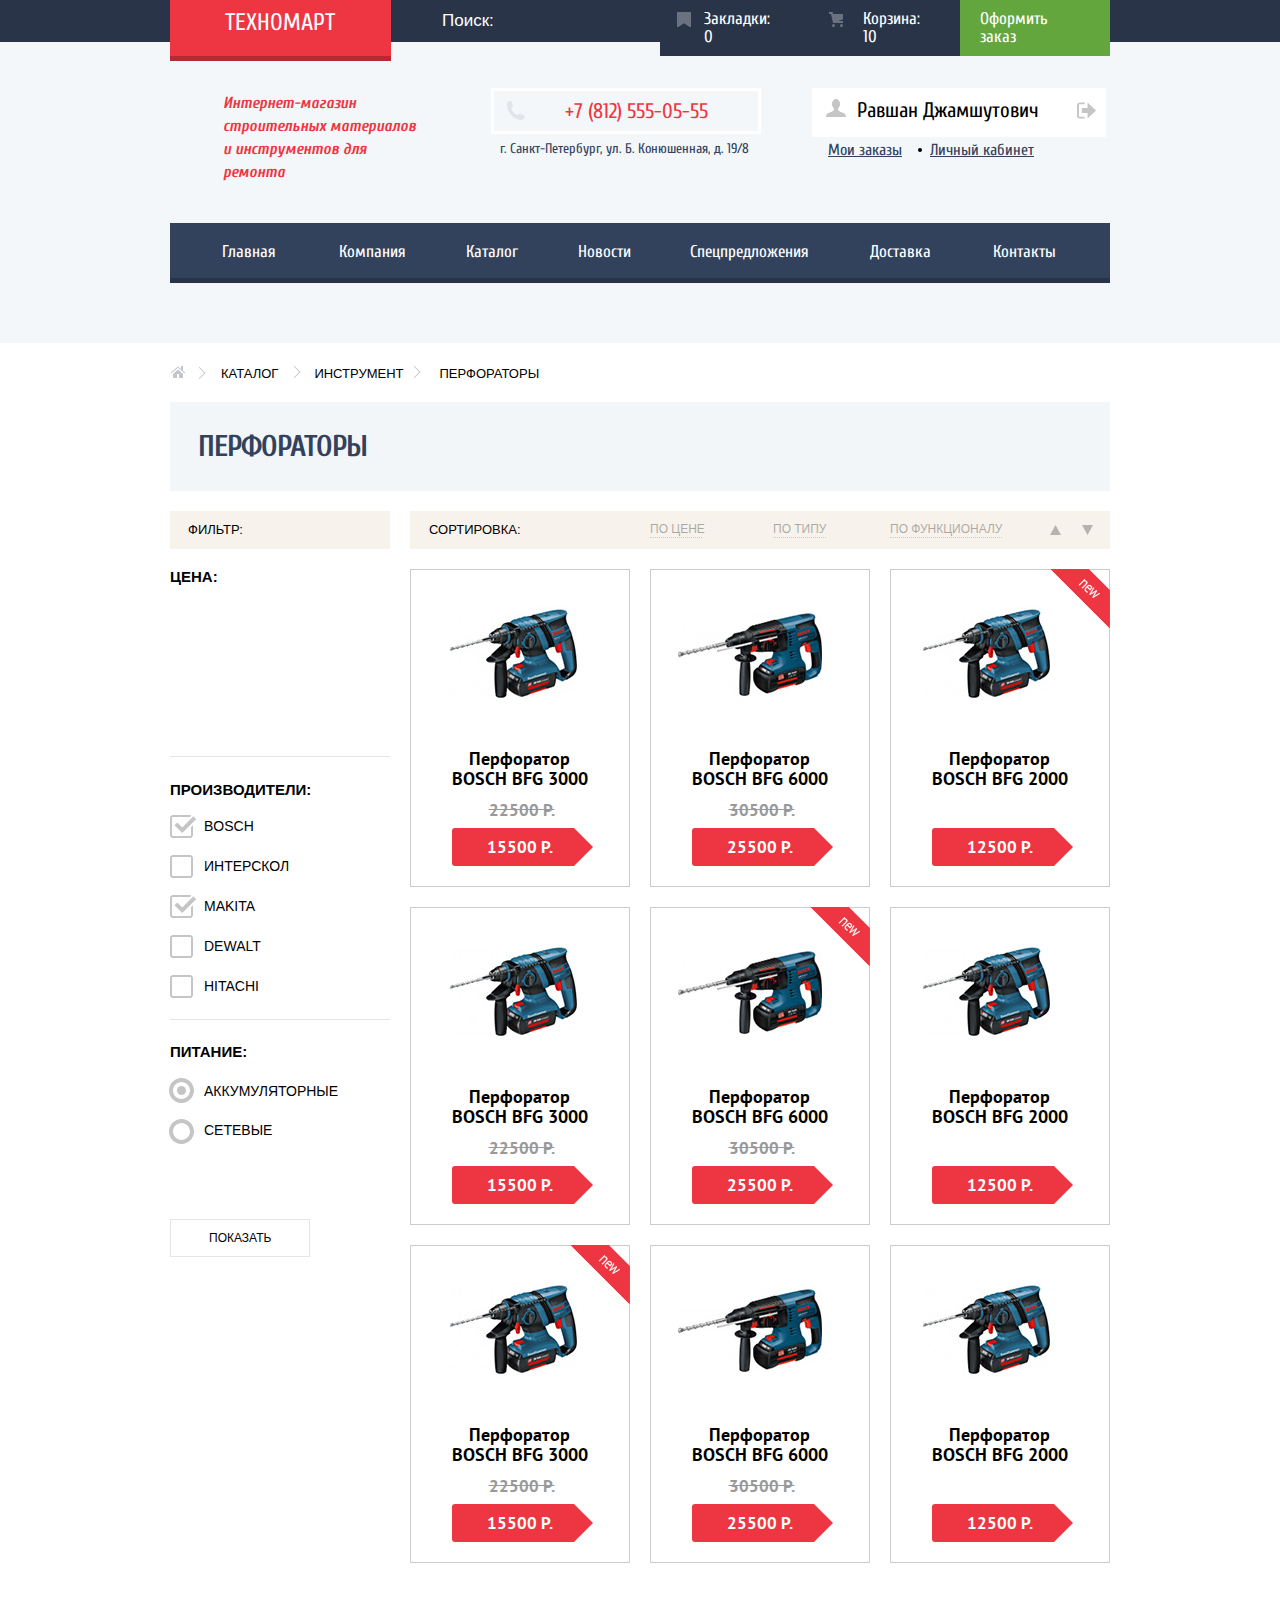
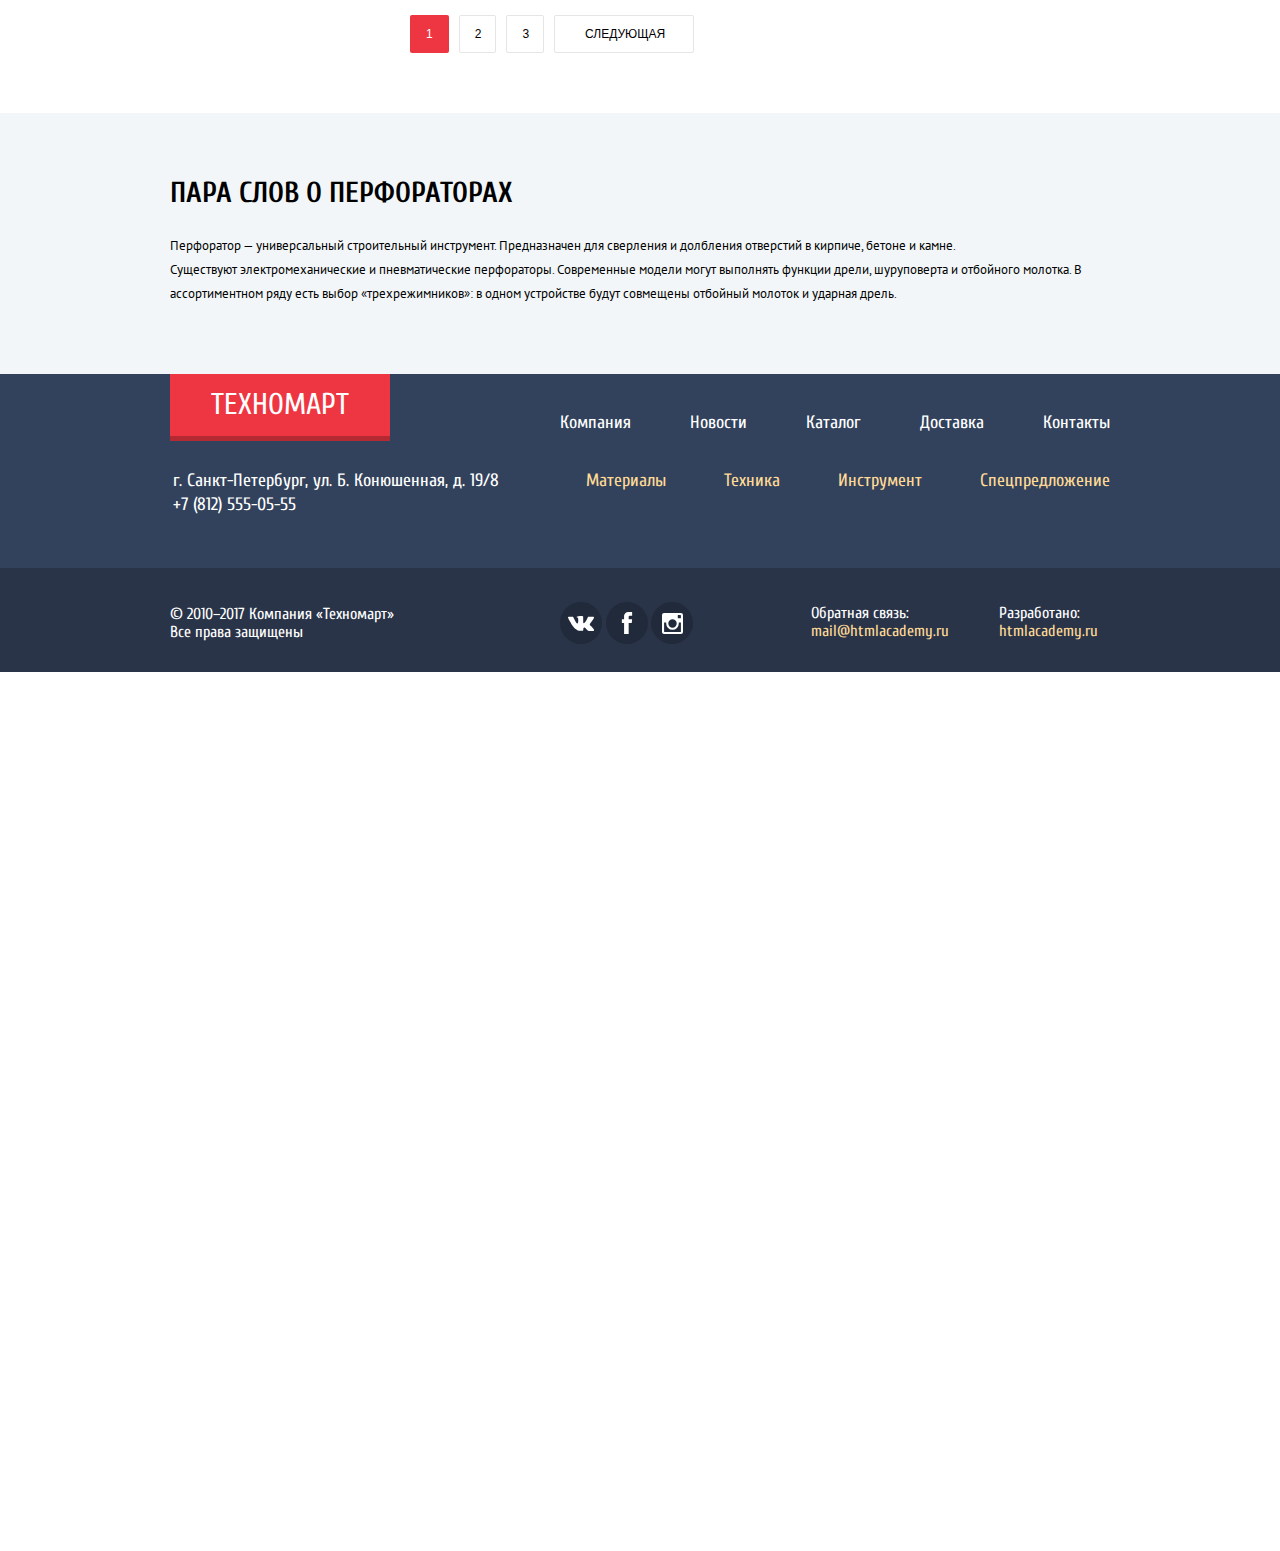
==== catalog.html @ f803ad51 "Добавлены закрыювающие теги в раздел о перфораторах" ====
<!DOCTYPE html>
<html lang="en">
<head>
    <meta charset="UTF-8">
    <title>Техномарт.Каталог</title>
  <link href="https://fonts.googleapis.com/css?family=Cuprum:400,400i,700&amp;subset=cyrillic" rel="stylesheet">
  <link href="https://fonts.googleapis.com/css?family=PT+Sans:400,700&amp;subset=cyrillic" rel="stylesheet">
  <link href="style.css" rel="stylesheet">
</head>
<body class="inner-page">
<header class="main-header">
  <div class="top-container">
    <div class="container">
      <a class="logo" href="index.html">Техномарт</a>
      <form class="search" action="https://echo.htmlacademy.ru" method="post">
        <label class="visually-hidden" for="search">Поиск</label>
        <input class="site-search" id="search" type="search" name="search" placeholder="Поиск:">
      </form>
      <a class="bookmarks" href="bookmarks.html">Закладки: 0</a>
      <a class="cart" href="cart.html">Корзина: 10</a>
      <a class="order" href="order-placement.html">Оформить заказ</a>
    </div>
  </div>
  <div class="middle-container container">
    <h1>
      Интернет-магазин строительных материалов и&nbsp;инструментов для ремонта
    </h1>
    <h2 class="visually-hidden">Контактная информация</h2>
    <div class="contact-info">
      <a href="tel:7-812-555-05-55">+7 (812) 555-05-55</a>
    <address>г. Санкт-Петербург, ул. Б. Конюшенная, д. 19/8</address>
    </div>
    <div class="authorized-user-navigation">
      <div class="profile">
        <a class="authorized-user" href="profile.html">
          <svg xmlns="http://www.w3.org/2000/svg" width="20" height="18" viewBox="0 0 20 18">
            <path fill="#c5c5c5" d="M17.881 14.166c-2.144-.735-4.256-1.666-5.207-2.39-.657-.501-.77-1.618-.517-2.415 1.118-.903 1.864-2.477 1.864-4.278C14.021 2.276 12.221 0 10 0S5.979 2.276 5.979 5.083c0 1.801.746 3.374 1.863 4.277.253.798.141 1.915-.517 2.416-.95.724-3.063 1.654-5.207 2.39S0 18 0 18h20s.025-3.099-2.119-3.834z"></path>
          </svg>
          <span class="user-name">Равшан Джамшутович</span>
        </a>
        <a class="log-out">
          <span class="visually-hidden">Выйти из личного кабинета</span>
          <svg xmlns="http://www.w3.org/2000/svg" width="20" height="17" viewBox="0 0 21 17">
            <g fill="#c5c5c5">
              <path fill="#c5c5c5" d="M21 8.5L12.125 0v6h-6v5h6v6z"></path>
              <path fill="#c5c5c5" d="M3.106 13.952V3.048c.018-.376.171-1.057 1.01-1.057h5.027V0H4.116C1.938 0 1.112 1.81 1.087 3.027v10.946C1.112 15.189 1.938 17 4.116 17h5.027v-1.99H4.116c-.839 0-.992-.683-1.01-1.058z"></path>
            </g>
          </svg>
        </a>
      </div>
      <ul class="authorized-user-menu">
        <li><a class="my-orders" href="my-orders.html">Мои заказы</a></li>
        <li><a class="your-account" href="your-account.html">Личный кабинет</a></li>
      </ul>
    </div>
  </div>
  <nav class="header-navigation container">
    <ul class="site-navigation">
      <li><a href="index.html">Главная</a></li>
      <li><a href="about.html">Компания</a></li>
      <li><a href="catalog.html">Каталог</a></li>
      <li><a href="news.html">Новости</a></li>
      <li><a href="special-offers.html">Спецпредложения</a></li>
      <li><a href="delivery.html">Доставка</a></li>
      <li><a href="contacts.html">Контакты</a></li>
    </ul>
  </nav>
</header>

<main>
  <div class="container">
    <nav class="add-site-navigation">
      <ul class="breadcrumbs">
        <li>
          <a class="main-page" href="index.html">
            <svg xmlns="http://www.w3.org/2000/svg" width="15" height="12" viewBox="0 0 15 12">
              <g fill="#C1C6CE">
                <path d="M3 8v4h4V8h2v4h4V8L8 3.516z"></path>
                <path d="M14.831 6.365L13 4.751V0h-2v2.987L8.332.635c-.02-.017-.043-.023-.064-.037a.465.465 0 0 0-.08-.047.551.551 0 0 0-.095-.024C8.062.521 8.032.515 8 .515c-.031 0-.061.006-.092.012a.46.46 0 0 0-.095.025c-.028.011-.053.029-.08.046-.021.014-.045.02-.064.037l-6.498 5.73a.501.501 0 0 0 .33.875.497.497 0 0 0 .331-.125L8 1.677l6.169 5.438a.501.501 0 0 0 .662-.75z"></path>
              </g>
            </svg>
          </a>
        </li>
        <li><a href="tool.html">КАТАЛОГ</a></li>
        <li><a class="breadcrumbs-tool" href="tool.html">ИНСТРУМЕНТ</a></li>
        <li class="breadcrumbs-current">ПЕРФОРАТОРЫ</li>
      </ul>
    </nav>

    <h2 class="page-title">ПЕРФОРАТОРЫ</h2>

    <div class="catalog-columns">
      <section class="filters">
        <h3 class="filters-title">Фильтр:</h3>
        <form class="filter" method="get" action="https://echo.htmlacademy.ru">

          <fieldset>
            <legend>Цена:</legend>
            <!--
            <label class="visually-hidden" for="filter-cost">Цена товара</label>
            <input type="range" id="filter-cost" name="price" min="0" max="30000" step="1">
            -->
          </fieldset>

          <fieldset>
            <legend>Производители:</legend>
            <ul class="manufactures">
              <li class="filter-option">
                <input class="visually-hidden filter-input filter-input-checkbox" type="checkbox" name="bosch" id="filter-bosch" checked>
                <label for="filter-bosch">BOSCH</label>
              </li>
              <li class="filter-option">
                <input class="visually-hidden filter-input filter-input-checkbox" type="checkbox" name="interskol" id="filter-interskol">
                <label for="filter-interskol">ИНТЕРСКОЛ</label>
              </li>
              <li class="filter-option">
                <input class="visually-hidden filter-input filter-input-checkbox" type="checkbox" name="makita" id="filter-makita" checked>
                <label for="filter-makita">MAKITA</label>
              </li>
              <li class="filter-option">
                <input class="visually-hidden filter-input filter-input-checkbox" type="checkbox" name="dewalt" id="filter-dewalt">
                <label for="filter-dewalt">DEWALT</label>
              </li>
              <li class="filter-option">
                <input class="visually-hidden filter-input filter-input-checkbox" type="checkbox" name="hitachi" id="filter-hitachi">
                <label for="filter-hitachi">HITACHI</label>
              </li>
            </ul>
          </fieldset>

          <fieldset>
            <legend>Питание:</legend>
            <ul class="battery-type">
              <li class="filter-option">
                <input class="visually-hidden filter-input filter-input-radio" type="radio" name="battery-group" value="rechargeable" id="filter-rechargeable" checked>
                <label for="filter-rechargeable">АККУМУЛЯТОРНЫЕ</label>
              </li>
              <li class="filter-option">
                <input class="visually-hidden filter-input filter-input-radio" type="radio" name="battery-group" value="net" id="filter-net">
                <label for="filter-net">СЕТЕВЫЕ</label>
              </li>
            </ul>
          </fieldset>

          <button class="button filter-button">Показать</button>
        </form>
      </section>

      <section class="catalog">
        <section class="sorting">
          <h3 class="sorting-title">СОРТИРОВКА:</h3>
          <ul class="sorting-list">
            <li><a class="current-sort" href="#">ПО&nbsp;ЦЕНЕ</a></li>
            <li><a class="type-sort" href="#">ПО&nbsp;ТИПУ</a></li>
            <li><a class="function-sort" href="#">ПО&nbsp;ФУНКЦИОНАЛУ</a></li>
          </ul>
          <ul class="order-switch">
            <li>
              <a href="#">
                <span class="visually-hidden">Вверх</span>
                <svg xmlns="http://www.w3.org/2000/svg" width="11" height="10" viewBox="0 0 11 10">
                  <path fill="#231F20" d="M5.5 0L0 10h11z"></path>
                </svg>
              </a>
            </li>
            <li>
              <a href="#">
                <span class="visually-hidden">Вниз</span>
                <svg xmlns="http://www.w3.org/2000/svg" width="11" height="10" viewBox="0 0 11 10">
                  <path fill="#231F20" d="M5.5 10L0 0h11"></path>
                </svg>
              </a>
            </li>
          </ul>
        </section>
        <h2 class="visually-hidden">Список перфораторов</h2>
        <ul class="catalog-list">
          <li class="catalog-item">
            <img class="image" src="img/product-2.jpg" width="127" height="112" alt="Перфоратор BOSCH BFG 3000">
            <h3>
              <a class="title-link" href="catalog-item.html">Перфоратор BOSCH BFG 3000</a>
            </h3>
            <p class="catalog-item-price">
              <span class="old-price">22500 P.</span>
              <a class="current-price button" href="#">15500 P.</a>
            </p>
            <div class="actions">
              <a class="buy button" href="#">Купить</a>
              <a class="to-bookmarks button" href="#">В закладки</a>
            </div>
          </li>
          <li class="catalog-item">
            <img class="image" src="img/product-3.jpg" width="144" height="128" alt="Перфоратор BOSCH BFG 6000">
            <h3>
              <a class="title-link" href="catalog-item.html">Перфоратор BOSCH BFG 6000</a>
            </h3>
            <p class="catalog-item-price">
              <span class="old-price">30500 P.</span>
              <a class="current-price button" href="#">25500 P.</a>
            </p>
            <div class="actions">
              <a class=" buy button" href="#">Купить</a>
              <a class="to-bookmarks button" href="#">В закладки</a>
            </div>
          </li>
          <li class="catalog-item">
            <img class="image" src="img/product-4.jpg" width="127" height="112" alt="Перфоратор BOSCH BFG 2000">
            <h3>
              <a class="title-link" href="catalog-item.html">Перфоратор BOSCH BFG 2000</a>
            </h3>
            <p class="no-sale-item-price">
              <a class="current-price button" href="#">12500 P.</a>
            </p>
            <div class="flag flag-new">
              new
            </div>
            <div class="actions">
              <a class="buy button" href="#">Купить</a>
              <a class="to-bookmarks button" href="#">В закладки</a>
            </div>
          </li>
          <li class="catalog-item">
            <img class="image" src="img/product-2.jpg" width="127" height="112" alt="Перфоратор BOSCH BFG 3000">
            <h3>
              <a class="title-link" href="catalog-item.html">Перфоратор BOSCH BFG 3000</a>
            </h3>
            <p class="catalog-item-price">
              <span class="old-price">22500 P.</span>
              <a class="current-price button" href="#">15500 P.</a>
            </p>
            <div class="actions">
              <a class="buy button" href="#">Купить</a>
              <a class="to-bookmarks button" href="#">В закладки</a>
            </div>
          </li>
          <li class="catalog-item">
            <img class="image" src="img/product-3.jpg" width="144" height="128" alt="Перфоратор BOSCH BFG 6000">
            <h3>
              <a class="title-link" href="catalog-item.html">Перфоратор BOSCH BFG 6000</a>
            </h3>
            <p class="catalog-item-price">
              <span class="old-price">30500 P.</span>
              <a class="current-price button" href="#">25500 P.</a>
            </p>
            <div class="flag flag-new">
              new
            </div>
            <div class="actions">
              <a class="buy button" href="#">Купить</a>
              <a class="to-bookmarks button" href="#">В закладки</a>
            </div>
          </li>
          <li class="catalog-item">
            <img class="image" src="img/product-4.jpg" width="127" height="112" alt="Перфоратор BOSCH BFG 2000">
            <h3>
              <a class="title-link" href="catalog-item.html">Перфоратор BOSCH BFG 2000</a>
            </h3>
            <p class="no-sale-item-price">
              <a class="current-price button" href="#">12500 P.</a>
            </p>
            <div class="actions">
              <a class="buy button" href="#">Купить</a>
              <a class="to-bookmarks button" href="#">В закладки</a>
            </div>
          </li>
          <li class="catalog-item">
            <img class="image" src="img/product-2.jpg" width="127" height="112" alt="Перфоратор BOSCH BFG 3000">
            <h3>
              <a class="title-link" href="catalog-item.html">Перфоратор BOSCH BFG 3000</a>
            </h3>
            <p class="catalog-item-price">
              <span class="old-price">22500 P.</span>
              <a class="current-price button" href="#">15500 P.</a>
            </p>
            <div class="flag flag-new">
              new
            </div>
            <div class="actions">
              <a class="buy button" href="#">Купить</a>
              <a class="to-bookmarks button" href="#">В закладки</a>
            </div>
          </li>
          <li class="catalog-item">
            <img class="image" src="img/product-3.jpg" width="144" height="128" alt="Перфоратор BOSCH BFG 6000">
            <h3>
              <a class="title-link" href="catalog-item.html">Перфоратор BOSCH BFG 6000</a>
            </h3>
            <p class="catalog-item-price">
              <span class="old-price">30500 P.</span>
              <a class="current-price button" href="#">25500 P.</a>
            </p>
            <div class="actions">
              <a class="buy button" href="#">Купить</a>
              <a class="to-bookmarks button" href="#">В закладки</a>
            </div>
          </li>
          <li class="catalog-item">
            <img class="image" src="img/product-4.jpg" width="127" height="112" alt="Перфоратор BOSCH BFG 2000">
            <h3>
              <a class="title-link" href="catalog-item.html">Перфоратор BOSCH BFG 2000</a>
            </h3>
            <p class="no-sale-item-price">
              <a class="current-price button" href="#">12500 P.</a>
            </p>
            <div class="actions">
              <a class="buy button" href="#">Купить</a>
              <a class="to-bookmarks button" href="#">В закладки</a>
            </div>
          </li>
        </ul>

        <ul class="pagination-list">
          <li class="pagination-item pagination-item-current"><a>1</a></li>
          <li class="pagination-item"><a href="#">2</a></li>
          <li class="pagination-item"><a href="#">3</a></li>
          <li class="pagination-item"><a href="#">Следующая</a></li>
        </ul>
      </section>
    </div>
  </div>

  <article class="about-perforator">
    <div class="container">
      <h2>ПАРА СЛОВ О ПЕРФОРАТОРАХ</h2>
      <p class="perforator-text">
        Перфоратор&nbsp;&mdash; универсальный строительный инструмент. Предназначен для сверления и&nbsp;долбления отверстий в&nbsp;кирпиче, бетоне и&nbsp;камне.<br>Существуют электромеханические и&nbsp;пневматические перфораторы. Современные модели могут выполнять функции дрели, шуруповерта и&nbsp;отбойного молотка. В<br>ассортиментном ряду есть выбор &laquo;трехрежимников&raquo;: в&nbsp;одном устройстве будут совмещены отбойный молоток и&nbsp;ударная дрель.
      </p>
    </div>
  </article>

</main>
<footer class="main-footer">

  <div class="container">
    <a class="footer-logo">Техномарт</a>
    <nav class="footer-navigation">
      <ul class="footer-site-navigation">
        <li><a href="about.html">Компания</a> </li>
        <li><a href="news.html">Новости</a></li>
        <li><a href="catalog.html">Каталог</a></li>
        <li><a href="delivery.html">Доставка</a></li>
        <li><a href="contacts.html">Контакты</a></li>
      </ul>
    </nav>
  </div>

  <div class="container">
    <address class="company-contacts">
      г. Санкт-Петербург, ул. Б. Конюшенная, д. 19/8
      +7 (812) 555-05-55
    </address>
    <ul class="catalog-navigation">
      <li><a href="materials.html">Материалы</a></li>
      <li><a href="equipment.html">Техника</a></li>
      <li><a href="tool.html">Инструмент</a></li>
      <li><a href="special-offers.html">Спецпредложение</a></li>
    </ul>
  </div>

  <div class="container">
    <p class="company-copyright">
      &copy 2010–2017 Компания «Техномарт»
      Все права защищены
    </p>
    <ul class="footer-social">
      <li>
        <a class="social-button" href="#">
          <span class="visually-hidden">Вконтакте</span>
          <svg xmlns="http://www.w3.org/2000/svg" width="26" height="15" viewBox="0 0 26.14 14.91">
            <path d="M26 13.47l-.09-.17a13.55 13.55 0 0 0-2.6-3q-.87-.83-1.1-1.12A1 1 0 0 1 22 8a10.27 10.27 0 0 1 1.22-1.78l.88-1.16q2.35-3.13 2-4L26 .94a.8.8 0 0 0-.4-.22 2.14 2.14 0 0 0-.87 0h-3.92a.51.51 0 0 0-.27 0h-.3a.6.6 0 0 0-.15.14.93.93 0 0 0-.14.24 22.22 22.22 0 0 1-1.46 3.06q-.5.84-.93 1.46a7 7 0 0 1-.71.91 4.94 4.94 0 0 1-.52.47q-.23.18-.35.15l-.23-.05a.9.9 0 0 1-.31-.33 1.49 1.49 0 0 1-.16-.53v-.55-.65-.57-1.12-1-.75a3.14 3.14 0 0 0 0-.62 2.12 2.12 0 0 0-.14-.44.73.73 0 0 0-.28-.33 1.57 1.57 0 0 0-.46-.18A9 9 0 0 0 12.57 0a8.93 8.93 0 0 0-3.25.33 1.83 1.83 0 0 0-.52.41q-.25.3-.07.33a1.67 1.67 0 0 1 1.16.59l.08.16a2.6 2.6 0 0 1 .19.63 6.32 6.32 0 0 1 .12 1 10.59 10.59 0 0 1 0 1.7q-.07.71-.13 1.1a2.21 2.21 0 0 1-.18.64 2.69 2.69 0 0 1-.16.3l-.07.07a1 1 0 0 1-.37.07.86.86 0 0 1-.46-.19 3.27 3.27 0 0 1-.56-.52 7 7 0 0 1-.66-.93q-.37-.6-.76-1.42l-.22-.39q-.2-.38-.56-1.11t-.62-1.43A.9.9 0 0 0 5.2.9h-.07a.93.93 0 0 0-.22-.16A1.44 1.44 0 0 0 4.6.65L.87.68A1 1 0 0 0 .1.94L0 1a.44.44 0 0 0 0 .22 1.08 1.08 0 0 0 .08.37Q.9 3.53 1.86 5.31t1.66 2.87Q4.23 9.27 5 10.24t1 1.24l.37.41.34.33a8.06 8.06 0 0 0 1 .78 16.34 16.34 0 0 0 1.4.9 7.6 7.6 0 0 0 1.79.72 6.19 6.19 0 0 0 2 .22h1.57a1.08 1.08 0 0 0 .72-.3l.05-.07a.9.9 0 0 0 .1-.25 1.38 1.38 0 0 0 0-.37 4.48 4.48 0 0 1 .09-1.05 2.77 2.77 0 0 1 .23-.71 1.74 1.74 0 0 1 .29-.4 1.19 1.19 0 0 1 .23-.2h.11a.86.86 0 0 1 .77.21 4.52 4.52 0 0 1 .83.79q.39.47.93 1.05a6.41 6.41 0 0 0 1 .87l.27.16a3.31 3.31 0 0 0 .71.3 1.53 1.53 0 0 0 .76.07l3.48-.05a1.58 1.58 0 0 0 .8-.17.68.68 0 0 0 .34-.37 1.06 1.06 0 0 0 0-.46 1.71 1.71 0 0 0-.1-.36z" fill="#fff">
            </path>
          </svg>
        </a>
      </li>
      <li>
        <a class="social-button" href="#">
          <span class="visually-hidden">Фейсбук</span>
          <svg xmlns="http://www.w3.org/2000/svg" width="12" height="22" viewBox="0 0 10.15 21.74">
            <path d="M3.34 1.12A4.77 4.77 0 0 1 6.53 0h3.61v3.81H7.81a1.07 1.07 0 0 0-1.09.83v2.55h3.42c-.08 1.23-.24 2.45-.41 3.67h-3v10.87H2.21V10.86H0V7.21h2.19V3.66a3.83 3.83 0 0 1 1.15-2.54z" fill="#fff">
            </path>
          </svg>
        </a>
      </li>
      <li>
        <a class="social-button" href="#">
          <span class="visually-hidden">Инстаграм</span>
          <svg xmlns="http://www.w3.org/2000/svg" width="21" height="21" viewBox="0 0 20 20">
            <path d="M18 0H2a2 2 0 0 0-2 2v16a2 2 0 0 0 2 2h16a2 2 0 0 0 2-2V2a2 2 0 0 0-2-2zm-8 6a4 4 0 1 1-4 4 4 4 0 0 1 4-4zM2.5 18a.47.47 0 0 1-.5-.5V9h2.1a3.4 3.4 0 0 0-.1 1 6 6 0 1 0 12 0 3.4 3.4 0 0 0-.1-1H18v8.5a.47.47 0 0 1-.5.5zM18 4.5a.47.47 0 0 1-.5.5h-2a.47.47 0 0 1-.5-.5v-2a.47.47 0 0 1 .5-.5h2a.47.47 0 0 1 .5.5z" fill="#fff">
            </path>
          </svg>
        </a>
      </li>
    </ul>
    <p class="feedback">
      Обратная связь:
      <a href="mailto:mail@htmlacademy.ru">mail@htmlacademy.ru</a>
    </p>
    <p class="site-copyright">
      Разработано:
      <a href="https://htmlacademy.ru/intensive/htmlcss">htmlacademy.ru</a>
    </p>
  </div>
</footer>

<section class="modal modal-cart">
  <p class="modal-cart-message">Товар добавлен в корзину!</p>
  <div class="buttons-container">
    <a class="button order-placement" href="order-placement.html">Оформить заказ</a>
    <a class="button go-catalog" href="catalog.html">Продолжить покупки</a>
  </div>
  <button class="modal-close" type="button">Закрыть</button>
</section>

<script>
  var cartLink = document.querySelectorAll(".buy");

  var cartPopup = document.querySelector(".modal-cart");
  var cartClose = cartPopup.querySelector(".modal-close");
  var cartOrder = cartPopup.querySelector(".order-placement");

  for(var i=0; i<cartLink.length; i++){
    cartLink[i].addEventListener("click", function (evt) {
      evt.preventDefault();
      cartPopup.classList.add("modal-show");
      cartOrder.focus();
    })
  }

/*  cartLink.forEach( function (item){
    item.addEventListener("click", function (evt) {
      evt.preventDefault();
      cartPopup.classList.add("modal-show");
      cartOrder.focus();
    })
  } ); */


  cartClose.addEventListener("click", function (evt) {
    evt.preventDefault();
    cartPopup.classList.remove("modal-show");
  });

  window.addEventListener("keydown", function (evt) {
    evt.preventDefault();
    if (evt.keyCode === 27) {
      if (cartPopup.classList.contains("modal-show")) {
        cartPopup.classList.remove("modal-show");
      }
    }
  });
</script>

</body>
</html>
---- style.css ----
body {
  margin: 0;

  font-family: "Cuprum", Arial, sans-serif;
  font-size: 13px;
  line-height: 24px;
  font-weight: normal;
  color: #ffffff;

  background-color: #ffffff;
}

a {
  text-decoration: none;
}

/*img {
  width: 100%;
  height: auto;
}
*/
.visually-hidden:not(:focus):not(:active),
input[type="checkbox"].visually-hidden,
input[type="radio"].visually-hidden {
  position: absolute;

  width: 1px;
  height: 1px;
  margin: -1px;
  border: 0;
  padding: 0;

  white-space: nowrap;

  clip-path: inset(100%);
  clip: rect(0 0 0 0);
  overflow: hidden;
}

.button {
  font: inherit;

  text-align: center;
  color: #ffffff;
  vertical-align: middle;
  text-transform: uppercase;

  background-color: #ee3643;
  border: none;
}

.main-header {
  background-color: #f4f7f9;
}

.top-container {
  background-color: #293449;
}

.top-container .container {
  display: flex;
}

.container {
  font-size: 17px;
  line-height: 18px;
  font-weight: normal;
  color: white;
}

.logo {
  padding: 11px 56px 7px 55px;
  font-size: 24px;
  line-height: 24px;
  color: #ffffff;
  text-transform: uppercase;
  background-color: #ee3643;
  box-shadow: 0 5px 0 rgba(181, 41, 51, 1);
}

input[type="search"] {
  width: 269px;
  height: 42px;

  font-size: 17px;
  line-height: 18px;
  color: black;

  background: #293449;
  border: none;
}

input[type="search"]::-moz-placeholder {
  color: white;
  padding: 12px 180px 12px 49px;
}

input[type="search"]::-webkit-input-placeholder {
  color: white;
  padding: 12px 180px 12px 49px;
}

input[type="search"]:-ms-input-placeholder {
  color: white;
  padding: 12px 180px 12px 49px;
}

input[type="search"]::-ms-input-placeholder {
  color: white;
  padding: 12px 180px 12px 49px;
}

input[type="search"]::placeholder {
  color: white;
  padding: 12px 180px 12px 49px;
}

.search {
  position: relative;
}

.search svg {
  content: "";

  position: absolute;
  top: 12px;
  left: 17px;

  width: 17px;
  height: 17px;

  opacity: 0.3;
}

.bookmarks,
.cart {
  position: relative;
  max-width: 150px;
  color: #ffffff;
  background-color: #293449;
}

.bookmarks {
  padding: 12px 28px 11px 44px;
}

.cart {
  padding: 12px 30px 12px 50px;
}

.inner-page .cart {
  padding: 10px 23px 10px 52px;
}

.inner-page .bookmarks {
  padding: 10px 28px 10px 44px;
}

.bookmarks::before {
  content: "";

  position: absolute;
  top: 12px;
  left: 17px;

  width: 15px;
  height: 15px;

  background-image: url("img/icon-bookmark.svg");
  background-repeat: no-repeat;
  background-position: 0 0;

  opacity: 0.3;
}

.cart::before {
  content: "";

  position: absolute;
  top: 12px;
  left: 18px;

  width: 14px;
  height: 16px;

  background-image: url("img/icon-cart.svg");
  background-repeat: no-repeat;
  background-position: 0 0;

  opacity: 0.3;
}

.order {
  padding: 12px 22px 12px 20px;
  color: #ffffff;
  background-color: #63a63e;
}

.inner-page .order {
  padding: 10px 22px 10px 20px;
}

.logo:hover {
  background-color: #ca2c37;
}

.bookmarks:hover,
.bookmarks:focus,
.cart:hover,
.cart:focus,
input[type="search"]:hover {
  background-color: #212a3a;
}

.bookmarks:hover::before,
.bookmarks:focus::before,
.cart:hover::before,
.cart:focus::before {
  opacity: 1;
  background-color: #212a3a;
}

.order:hover {
  background-color: #5fbb2d;
}

.logo:active {
  background-color: #ba2732;
}

.bookmarks:active,
.cart:active {
  color: rgba(255, 255, 255, 0.6);
  background-color: #161d29;
}

.order:active {
  color: rgba(255, 255, 255, 0.5);
  background-color: #518534;
}

.search:focus {
  background-color: white;
  outline: none;
}

.middle-container {
  display: flex;
}
h1 {
  margin: 50px 71px 39px 53px;
  padding: 0;
  width: 197px;

  font-size: 16px;
  line-height: 23px;
  color: #ee3643;
  font-style: italic;

  background-color: #f4f7f9
}

.contact-info {
  margin: 46px 69px 39px 0;
}

.contact-info a {
  display: block;
  position: relative;

  padding: 10px 50px 9px 71px;

  font-size: 21px;
  line-height: 21px;
  color: #ee3643;

  border: 3px solid #ffffff;
  background-color: #f4f7f9;
}

.contact-info a::before {
  content: "";

  position: absolute;
  top: 10px;
  left: 12px;
  bottom: 13px;

  width: 19px;
  height: 19px;

  background-image: url("img/icon-phone.svg");
  background-repeat: no-repeat;
  background-position: 0 0;

  opacity: 0.3;
}
.contact-info address {
  margin-left: -4px;
  margin-top: 3px;
  font-size: 14px;
  line-height: 24px;
  color: #32425c;
  text-align: center;
  font-style: normal;

  background-color: #f4f7f9;
}

.user-navigation,
.site-navigation {
  margin: 0;
  padding: 0;
  list-style: none;
}

.user-navigation {
  padding: 46px 0 66px 0;
  display: flex;
  justify-content: space-around;
  flex-wrap: wrap;
}

.user-navigation a {
  display: block;
  font-size: 21px;
  line-height: 21px;
  color: #000000;

  background-color: #ffffff;
}

.user-navigation .login-link {
  /*max-width: 46px;*/
  margin-right: 10px;
  padding: 12px 25px 12px 16px;
}
.login-link .log-in {
  margin-left: 5px;
}

.user-navigation .registration-link {
  max-width: 100px;
  padding: 13px 25px 11px 25px;
}
.inner-page .contact-info {
  margin-right: 51px;
}
.authorized-user-navigation{
  padding: 46px 0 30px 0;
  display: flex;
  flex-direction: column;
}

.authorized-user-navigation .profile {
  display: flex;
  max-width: 299px;
  color: #000000;

  background-color: #ffffff;
}
.authorized-user {
  padding: 11px 37px 10px 14px;
  font-family: "Cuprum", Arial, sans-serif;
  font-size: 21px;
  line-height: 21px;

  color: #000000;
  background-color: #ffffff;
}
.user-name {
  padding-left: 6px;
}
.log-out {
  width: 20px;
  padding: 14px 10px 14px 0;
  background-color: #ffffff;
}

.authorized-user-menu {
  margin: 4px 72px 0 16px;
  padding: 0;
  list-style: none;
  display: flex;
  justify-content: space-between;
}

.authorized-user-menu a {
  font-family: "Cuprum", Arial, sans-serif;
  font-size: 16px;
  line-height: 18px;
  color: #32425c;
  text-decoration: underline;
  background-color: #f4f7f9;
}
.my-orders{
  position: relative;
}
.my-orders::after {
  content: "";
  position: absolute;

  top: 7px;
  left: 90px;

  border: 2px solid black;
  border-radius: 50%;
}

.user-navigation .login-link:hover,
.user-navigation .login-link:focus,
.user-navigation .registration-link:hover,
.user-navigation .registration-link:focus {
  color: #ee3643;
}

.user-navigation .login-link:hover path,
.user-navigation .login-link:focus path {
  fill: #32425c;
}

.authorized-user:hover path,
.authorized-user:focus path,
.log-out:hover path,
.log-out:focus path{
  fill: #32425c;
}

.my-orders:hover,
.my-orders:focus,
.your-account:hover,
.your-account:focus {
  color: #ee3643;
  text-decoration-color: #ee3643;
}

.authorized-user:active path,
.log-out:active path{
  fill: #c5c5c5;
}

.my-orders:active,
.your-account:active {
  opacity: 0.3;
  color: #32425c;
  text-decoration-color: #32425c;
}

.user-name:active{
  color: #000000;
  opacity: 0.3;
}

.site-navigation {
  display: flex;
  flex-wrap: wrap;
  align-items: center;
  margin-bottom: 60px;
  /*padding: 20px 55px 22px 52px;*/
  width: 940px;
  /*height: 60px;*/

  background-color: #32425c;
  box-shadow: inset 0 -5px 0 rgba(41, 52, 73, 1);
}

.site-navigation a {
  display: block;
  padding-top: 20px;
  padding-bottom: 23px;
  text-align: center;
  font-size: 17px;
  line-height: 17px;
  color: #ffffff;
  vertical-align: middle;
}

.site-navigation > li:first-child a{
  padding-left: 52px;
  padding-right: 32px;
}

.site-navigation > li:nth-child(2) a{
  padding-left: 31px;
  padding-right: 31px;
}
.site-navigation > li:nth-child(3) a,
.site-navigation > li:nth-child(4) a{
  padding-left: 29px;
  padding-right: 31px;
}

.site-navigation > li:nth-child(5) a{
  padding-left: 28px;
  padding-right: 31px;
}

.site-navigation > li:nth-child(6) a{
  padding-left: 30px;
  padding-right: 31px;
}

.site-navigation > li:last-child a{
  padding-left: 31px;
  padding-right: 54px;
}

.site-navigation li:hover,
.site-navigation li:focus {
  background-color: #293449;
}

.site-navigation a:active {
  color: rgba(255, 255, 255, 0.5);
  background-color: #1d2739;
}

.breadcrumbs {
  display: flex;
  justify-content: flex-start;
  flex-wrap: wrap;
  margin: 0 0 19px;
  padding: 0;

  font-family: "PTSans", Arial, sans-serif;
  font-size: 12px;
  line-height: 18px;
  color: #000000;

  background-color: #ffffff;
  list-style: none;
}

.breadcrumbs a,
.breadcrumbs-current {
  position: relative;
  padding-right: 36px;
  font-family: "PTSans", Arial, sans-serif;
  font-size: 13px;
  line-height: 18px;
  color: #000000;

  background-color: #ffffff;
}

.breadcrumbs a::after {
  content: "";

  position: absolute;
  top: 0;
  left: 72px;

  width: 8px;
  height: 12px;

  background-image: url("img/icon-right-small.svg");
  background-repeat: no-repeat;
  background-position: 0 0;
}

.breadcrumbs .main-page::after{
  top: 1px;
  left: 28px;
}

.breadcrumbs .breadcrumbs-tool::after {
  top: 0;
  left: 99px;
}

.breadcrumbs li:last-child {
  margin-right: 0;
}

.container .page-title {
  display: block;
  padding: 30px 742px 29px 28px;
  margin: 0 0 20px;
  font-size: 30px;
  line-height: 30px;
  letter-spacing: -1px;
  color: #32425c;
  /*-webkit-font-kerning: normal;*/

  background-color: #f2f6f8;
}

.catalog-columns {
  display: flex;
  justify-content: space-between;
}

.filters {
  width: 220px;
}

.catalog {
  width: 700px;
}

.sorting-title,
.filters-title {
  font-family: "PTSans", Arial, sans-serif;
  font-size: 13px;
  font-weight: normal;
  line-height: 18px;
  color: black;
  text-transform: uppercase;

  background-color: #f7f3ec;
}

.filters-title {
  margin: 0 0 13px;
  padding: 10px 149px 10px 18px;
}

.filter fieldset:first-child {
  height: 169px;

  border: none;
  padding: 0 0 25px;
  margin: 0 0 18px;
  border-bottom: 1px solid #e5e5e5;
}

.filter fieldset:nth-child(2){
  border: none;
  padding: 0 0 3px;
  margin: 0 0 17px;
  border-bottom: 1px solid #e5e5e5;
}

.filter fieldset:nth-child(3) {
  padding: 0;
  border: none;
  margin: 0 0 63px;
}

.filter legend {
  padding: 0;
  margin-bottom: 11px;
  font-family: "PTSans", Arial, sans-serif;
  font-size: 15px;
  line-height: 30px;
  color: #000000;
  font-weight: bold;
  text-transform: uppercase;

  background-color: white;
}

.manufactures,
.battery-type {
  margin: 0;
  padding: 0;
  font-family: "PTSans", Arial, sans-serif;
  font-size: 14px;
  line-height: 20px;
  color: #000000;
  list-style: none;

  background-color: white;
}

.filter-option {
  margin-bottom: 20px;
  padding-left: 34px;
}


.battery-type .filter-option{
  margin: 0;
  padding: 3px 0 16px 34px;

}

.filter-option label {
  position: relative;

  display: block;

  cursor: pointer;
  user-select: none;
}

.filter-input-checkbox + label::before {
  content: "";
  position: absolute;
  top: -1px;
  left: -34px;

  width: 23px;
  height: 23px;

  background-image: url("img/checkbox-off.svg");
  background-repeat: no-repeat;
  background-position: 0 0;
}

.filter-input-checkbox:checked + label::before {
  content: "";

  position: absolute;
  top: -1px

;
  left: -34px;

  width: 27px;
  height: 23px;

  background-image: url("img/checkbox-on.svg");
  background-repeat: no-repeat;
  background-position: 0 0;
}

.filter-input-radio + label::before {
  content: "";

  position: absolute;
  top: -1px;
  left: -35px;

  width: 25px;
  height: 25px;

  background-image: url("img/radio-off.svg");
  background-repeat: no-repeat;
  background-position: 0 0;
}

.filter-input-radio:checked + label::before {
  content: "";

  position: absolute;
  top: -3px;
  left: -35px;

  width: 25px;
  height: 25px;

  background-image: url("img/radio-on.svg");
  background-repeat: no-repeat;
  background-position: 0 0;
}

.filter-input-checkbox:not(:disabled) + label:hover::before,
.filter-input-checkbox:not(:disabled) + label:focus::before {
  background-image: url("img/checkbox-off-hover.svg");
}

.filter-input-checkbox:checked + label:hover::before,
.filter-input-checkbox:checked + label:focus::before {
  background-image: url("img/checkbox-on-hover.svg");
}

.filter-input-radio + label:hover::before,
.filter-input-radio + label:focus::before {
  background-image: url("img/radio-off-hover.svg");
}

.filter-input-radio:checked + label:hover::before,
.filter-input-radio:checked + label:focus::before {
  background-image: url("img/radio-on-hover.svg");
}

.filter-input-checkbox:disabled + label:hover::before {
  color: rgba(0, 0, 0, 0.4);
  background-image: url("img/checkbox-off-hover.svg");
  opacity: 0.3;
}

.filter-input-checkbox:checked:disabled + label:hover::before {
  color: rgba(0, 0, 0, 0.4);
  background-image: url("img/checkbox-on-hover.svg");
  opacity: 0.3;
}

.filter-input-radio:checked:disabled + label:hover::before {
  color: rgba(0, 0, 0, 0.4);
  background-image: url("img/radio-on-hover.svg");
  opacity: 0.3;
}

.filter-input-radio:disabled + label:hover::before {
  color: rgba(0, 0, 0, 0.4);
  background-image: url("img/radio-off-hover.svg");
  opacity: 0.3;
}

.filter-button {
  display: inline-block;
  margin-right: 90px;
  padding: 9px 38px;

  font-family: "PTSans", Arial, sans-serif;
  font-size: 12px;
  line-height: 18px;
  text-align: center;
  color: #000000;
  vertical-align: middle;
  text-transform: uppercase;

  background-color: #ffffff;
  border: 1px solid #e5e5e5;

}
/*
.filter-input:hover + label,
.filter-input:focus + label {
  color: #663d15;
}
*/

.filter-input:disabled + label {
  color: #000000;

  opacity: 0.4;
}

.sorting {
  width: 700px;
  display: flex;
  justify-content: flex-start;
  background-color: #f7f3ec;
}

.sorting-title {
  padding: 0;
  margin: 10px 139px 10px 19px;
  max-width: 82px;
}

.sorting-list {
  margin: 0 1px 0 0;
  padding: 0;
  max-width: 400px;
  display: flex;
  justify-content: flex-start;
  align-items: center;

  font-family: "PTSans", Arial, sans-serif;
  font-size: 12px;
  font-weight: normal;
  line-height: 15px;
  list-style: none;
}

.sorting a {
  display: block;
  color: black;
  opacity: 0.3;
}

.sorting-list .current-sort {
  max-width: 52px;
  margin-right: 71px;
  border-bottom: 1px dotted #ee3643;
}

.sorting-list .type-sort {
  max-width: 53px;
  margin-right: 64px;
  border-bottom: 1px dotted #ee3643;
}

.sorting-list .function-sort {
  max-width: 113px;
  margin-right: 47px;
  border-bottom: 1px dotted #ee3643;
}

.order-switch {
  margin: 0;
  padding: 0;
  max-width: 60px;
  display: flex;
  justify-content: flex-start;
  align-items: center;

  list-style: none;
}

.order-switch li:first-child {
  margin-right: 21px;
}

.order-switch li:last-child {
  margin-right: 17px;
}

.sorting a:hover,
.sorting a:focus {
  color: #000;
  opacity: 1;
}

.sorting a:active {
  border-bottom: none;
  color: #ee3643;
  opacity: 1;
}


.catalog-list,
.popular-catalog-list {
  display: flex;
  flex-wrap: wrap;
  justify-content: space-between;
  margin: 0 0 52px;
  padding: 0;

  list-style: none;
}

.catalog-item {
  padding: 0;
  position: relative;
  width: 218px;
  margin-top: 20px;
  text-align: center;

  background-color: white;
  border: 1px solid #ccc;
}

.catalog-item .flag,
.materials .flag {
  position:absolute;
  top:-1px;
  right:-1px;
  width:60px;
  height:60px;
  text-indent:-1000px;
  overflow:hidden;
  z-index:20;
}
.catalog-item .flag-new,
.materials .flag-new {
  background:url("img/new flag.png") no-repeat 0 0;
}

.catalog-list li:nth-child(3n+1) > img {
  padding: 28px 53px 34px 39px;
  width:127px;
  height:112px;
}

.catalog-list > li:nth-child(3n+2) > img{
  margin: 21px 47px 0 26px;
  width: 144px;
  height: 128px;
}
.catalog-list > li:nth-child(3n+2) .title-link {
  margin-top: 25px;
}

.catalog-list > li:nth-child(3n+3) > img{
  padding: 28px 53px 34px 25px;
  width:127px;
  height:112px;
}
/*
.catalog-list .image img{
  max-width:100%;
}*/

.catalog-item:hover {
  box-shadow: 0 0 10px rgba(0, 0, 0, 0.3);
}

.catalog-item h3 {
  padding: 0;
  margin: 0;
}

.title-link{
  display: inline-block;
  padding: 1px 30px 12px 29px;

  font-size: 18px;
  line-height: 20px;
  color: #000000;
  font-family: "PT Sans", Arial, sans-serif;
  font-weight: bold;
  text-align: center;
}

.catalog-item-price,
.no-sale-item-price {
  display: flex;
  flex-direction: column;
  margin:0;
  padding: 0;
  font-family: "PTSans", Arial, sans-serif;
  font-size: 17px;
  line-height: 18px;
}

.no-sale-item-price,
.inner-page .no-sale-item-price{
  margin-top: 27px;
}

.catalog-item-price .old-price {
  padding: 0 74px 9px 77px;
  font-size: 17px;
  line-height: 18px;
  text-decoration: line-through;
  color: #999999;
  font-family: "PT Sans", Arial, sans-serif;
  font-weight: bold;
  text-align: center;
}

.catalog-item-price .current-price,
.no-sale-item-price .current-price{
  position:relative;
  width:80px;
  margin:0 auto;
  margin-bottom:20px;
  padding:10px 28px;
  font-size: 17px;
  line-height: 18px;
  color: #ffffff;
  font-family: "PT Sans", Arial, sans-serif;
  font-weight: bold;
  text-align: center;
  background:#ee3643;
  border-radius:3px;
}

.catalog-item .current-price:after,
.no-sale-item-price .current-price:after{
  content:"";
  position:absolute;
  top:0;
  right:-24px;
  width:0;
  height:0;
  border:19px solid white;
  border-left-color:#ee3643;
}

.catalog-item .actions {
  position:absolute;
  top:0;
  left:0;
  width:218px;
  height:88px;
  padding:40px 0;

  font-size: 14px;
  line-height: 18px;
  text-transform: uppercase;

  background-color:rgba(255,255,255,0.9);
  z-index:10;
}

.catalog-item .actions .buy,
.catalog-item .actions .to-bookmarks{
  display:block;
  width:129px;
  margin:0 auto;
  margin-bottom:7px;
  padding:7px 0;
  border:3px solid #63a63e;
  border-bottom-color:#367315;
  background-color:#63a63e;
  color:white;
  font-size:14px;
  font-weight:normal;
  font-family:"Cuprum", Arial, sans-serif;
  line-height:18px;
  text-decoration:none;
  text-transform:uppercase;
  border-radius:3px;
}

.catalog-item .actions .to-bookmarks{
  color:#32425c;
  background:white;
  border-bottom-color:#63a63e;
}

.catalog-item .actions{
  display:none;
}
.catalog-item:hover .actions{
  display:block;
}

.actions a:first-child:hover,
.actions a:first-child:focus {
  background-color: #5fbb2d;
}

.actions a:last-child:hover,
.actions a:last-child:focus {
  border: 3px solid #32425c;
}

.actions a:first-child:active {
  background-color: #518534;
}

.actions a:last-child:active {
  border: 3px solid #c1c6ce;
}

.pagination-list {
  display: flex;
  margin: 0;
  margin-bottom: 60px;
  padding: 0;

  list-style: none;
}

.pagination-item a {
  display: block;
  margin-right: 10px;
  padding: 9px 14px 9px 15px;
  font-family: "PTSans", Arial, sans-serif;
  font-size: 12px;
  text-transform: uppercase;
  line-height: 18px;
  color: #000000;

  background-color: white;
  border: 1px solid #e5e5e5;
  border-radius: 2px;
}

.pagination-item:nth-child(1) a{
  padding: 10px 16px 10px 16px;
}

.pagination-item:last-child a {
  margin-right: 0;
  padding: 9px 28px 9px 30px;
}

.pagination-item a:hover,
.pagination-item a:focus {
  border: 1px solid #bdc6ca;
}

.pagination-item a:active {
  border: 1px solid #ee3643;
}

.pagination-item-current a {
  color: white;

  background-color: #ee3643;
  border: none;
}

.pagination-item-current a:hover,
.pagination-item-current a:focus,
.pagination-item-current a:active {
  color: white;

  background-color: #ee3643;
  border: none;
}

.about-perforator{
  width: 100%;
  padding-top: 39px;
  padding-bottom: 68px;
  background-color: #f2f6f8;
}

.about-perforator h2 {
  margin: 0;
  padding: 26px 0 0;
  font-family: "Cuprum", Arial, sans-serif;
  font-size: 29px;
  line-height: 30px;
  color: black;

  background-color: #f2f6f8;

}

.about-perforator p {
  margin: 0;
  padding: 26px 0 0;
  font-family: "PT Sans", Arial, sans-serif;
  font-size: 13px;
  line-height: 24px;
  color: black;

  background-color: #f2f6f8;
}

.additional-info {
  display: flex;
  justify-content: space-between;
  margin-bottom: 86px;
}

.about-us {
  width: 519px;
  /*height: 368px;*/
}

.contacts {
  width: 300px;
  /*height: 368px;*/
}

.services-title,
.about-us-title,
.contacts-title {
  margin: 0 0 25px;

  font-family: "Cuprum", Arial, sans-serif;
  font-size: 30px;
  line-height: 30px;
  font-weight: normal;
  color: #000000;
  text-transform: uppercase;

  background-color: #ffffff;
}

.about-us p,
.contacts p {
  font-family: "Cuprum", Arial, sans-serif;
  font-size: 15px;
  line-height: 24px;
  color: #000000;

  background-color: #ffffff;
}

.about-us .comany-text {
  margin-bottom: 26px;
}

.about-us .transportation {
  margin-bottom: 20px;
}

.about-us ul {
  display: block;
  margin: 0;
  padding: 0;
  margin-bottom: 36px;
  font-family: "Cuprum", Arial, sans-serif;
  font-size: 18px;
  line-height: 20px;
  font-weight: normal;
  color: #000000;

  background-color: #ffffff;
  list-style: none;
}

.about-us li {
  position: relative;
  padding-left: 36px;
  margin-bottom: 20px;
}

.about-us li::before {
  content: "";

  position: absolute;
  top: 9px;
  left: 0;

  width: 25px;
  height: 2px;

  background-color: #ee3643;
}


.about-us .button {
  font-size: 14px;
  display: inline-block;
  padding: 11px 40px 9px 41px;
  border-radius: 2px;
}

.product-receipt{
  margin-right: 122px;
  margin-bottom: 31px;
}

.contacts .map {
  display: block;
  margin-bottom: 41px;
  line-height: 0;
}

.contacts .letter-link {

  font-size: 14px;
  display: block;
  padding: 10px 59px 10px 64px;
  border-radius: 2px;
}

.main-footer {
  display: flex;
  flex-direction: column;

  background-image: linear-gradient(#32425c 65%, #293449 35%);
}

.main-footer .container {
  display: flex;
  justify-content: space-between;
}

.main-footer .container:first-child {
  margin-bottom: 31px;
}

.footer-logo {
  margin-right: 170px;
  padding: 16px 41px;

  width: 220px;
  /*height: 68px;*/

  font-family: "Cuprum", Arial, sans-serif;
  font-size: 30px;
  line-height: 30px;
  text-transform: uppercase;
  color: #ffffff;

  background-color: #ee3643;
  box-shadow: 0 5px 0 rgba(181, 41, 51, 1);
}

.footer-site-navigation,
.catalog-navigation {
  display: flex;
  justify-content: space-between;

  list-style: none;
  margin: 0;
  padding: 0;
}

.footer-site-navigation {
  margin-top: 37px;
  margin-right: 3px;
  width: 550px;
}

.footer-site-navigation a,
.main-footer address,
.catalog-navigation a {
  font-size: 18px;
  line-height: 24px;
  color: white;
  font-style: normal;
}

.main-footer .container:nth-child(2) {
  margin-bottom: 53px;
}

.company-contacts {
  width: 337px;
  margin-right: 86px;
  padding-top: 2px;
  padding-left: 3px;
}


.catalog-navigation {
  width: 540px;
  padding-top: 2px;
}

.catalog-navigation a {
  color: #ffda96;
}

.company-copyright,
.feedback,
.site-copyright {
  font-size: 16px;
  line-height: 18px;
  color: white;
}

.main-footer .container:nth-child(3) {
  justify-content: flex-start;
  align-items: center;
  margin-bottom: -4px;
}
.company-copyright {
  width: 227px;
  margin-top: 35px;
  margin-bottom: 35px;
  margin-right: 80px;
}

.footer-social {
  display: flex;
  flex-wrap: wrap;
  justify-content: space-between;

  width: 133px;
  margin: 0 118px 0 83px;
  padding: 0;

  text-align: center;
  list-style: none;
}

.social-button {
  display: flex;
  align-items: center;
  justify-content: center;

  width: 42px;
  height: 42px;
  border-radius: 50%;

  background-color: #212a3a;
}

.social-button:hover,
.social-button:focus {
  background-color: #ee3643;
}

.feedback {
  width: 135px;
  margin-bottom: 19px;
  /*height: 40px;*/
}

.site-copyright {
  margin-right: 15px;
  margin-bottom: 19px;
  margin-left: 53px;


  width: 96px;
  /*height: 42px;*/
}

/*
.footer-social {
  display: flex;
  text-align: center;
  width: 133px;
}

.social-button {
  color: #ffffff;
}

.footer-social a:hover,
.footer-social a:focus {
  background-color: #ee3643;
}
*/
.feedback a,
.site-copyright a {
  color: #ffda96;
}

.footer-site-navigation a:hover,
.catalog-navigation a:hover,
.feedback a:hover,
.site-copyright a:hover {
  text-decoration: underline;
}

.footer-site-navigation a:active {
  color: rgba(241, 245, 247, 0.5);
}

.catalog-navigation a:active {
  color: rgba(205, 209, 128, 0.5);
}

.feedback a:active,
.site-copyright a:active {
  color: #ee3643;
}

/* ----- Сеточные стили ----- */
html,
body {
  min-width: 1200px;
  min-height: 3151px;
}

.main-header {
  margin-bottom: 59px;
  display: flex;
  flex-direction: column;
  align-content: flex-start;
}

.inner-page .main-header {
  margin-bottom: 22px;
}

.top-container {
  width: 100%;
  height: 42px;
  /*margin-bottom: 46px;*/
}

.container {
  width: 940px;
  margin: 0 auto;
  padding: 0 10px;
}

/*

.top-container a,
.middle-container a,
.site-navigation a {
  display: block;
  color: #ffffff;
}
*/
/*
.sorting {
  width: 700px;
  display: flex;
  justify-content: flex-start;
}

.sorting h3 {
  width: 82px;
}

.sorting-list {
  width: 350px;
  display: flex;
  justify-content: flex-start;
}

.order-switch {
  width: 60px;
  display: flex;
  justify-content: flex-start;
}
*/

.promotional-unit {
  position: relative;
  max-width: 940px;
  margin-bottom: 53px;
  display: flex;
  flex-wrap: wrap;
  justify-content: space-between;
}

.promotional-unit div {
  width: 300px;
  height: 123px;
}

.promotional-unit .promo-slider {
  margin-top: 20px;
  margin-right: 320px;
  width: 620px;
  height: 266px;
}

.sale,
.delivery {
  position: absolute;
  left: 640px;
}

.sale {
  top: 143px;
}

.delivery{
  top: 286px;
}

.promotional-unit h2 {
  margin: 22px 0 0 23px;
  padding: 0;
  
  font-family: "Cuprum", Arial, sans-serif;
  font-size: 24px;
  line-height: 30px;
  color: #ffffff;
}

.promotional-unit a {
  display: inline-block;
  margin-left: 25px;
  margin-top: 11px;
  width: 135px;
  font-family: "Cuprum", Arial, sans-serif;
  font-size: 14px;
  line-height: 18px;
  color: #ffffff;
  text-align: center;
  padding-top: 10px;
  padding-bottom: 10px;
  background-color: rgba(0,0,0,0.1);
  border-radius: 2px;
}

.materials .flag {
  position:absolute;
  top: 0;
  right: 640px;
  width:60px;
  height:60px;
  text-indent:-1000px;
  overflow:hidden;
  z-index:20;
}

.materials .flag-new {
  background:url("img/new flag.png") no-repeat 0 0;
}

.materials {
  background-color: #ffbf47;
}

.materials::after {
  content: "";

  position: absolute;
  top: 31px;
  right: 683px;

  width: 44px;
  height: 65px;

  background-image: url("img/icon-1.svg");
  background-repeat: no-repeat;
  background-position: 0 0;
}

.tool {
  background-color: #3bbce3;
}

.tool::after {
  content: "";

  position: absolute;
  top: 33px;
  right: 348px;

  width: 75px;
  height: 61px;

  background-image: url("img/icon-2.svg");
  background-repeat: no-repeat;
  background-position: 0 0;
}

.equipment {
  background-color: #dc91d8;
}

.equipment::after {
  content: "";

  position: absolute;
  top: 31px;
  right: 31px;

  width: 78px;
  height: 62px;

  background-image: url("img/icon-3.svg");
  background-repeat: no-repeat;
  background-position: 0 0;
}

.sale {
  background-color: #8ed78f;
}

.sale::after {
  content: "";

  position: absolute;
  top: 26px;
  right: 45px;

  width: 59px;
  height: 72px;

  background-image: url("img/icon-4.svg");
  background-repeat: no-repeat;
  background-position: 0 0;
}

.delivery {
  background-color: #ffc047;
}

.delivery::after {
  content: "";

  position: absolute;
  top: 26px;
  right: 45px;

  width: 59px;
  height: 72px;

  background-image: url("img/icon-5.svg");
  background-repeat: no-repeat;
  background-position: 0 0;
}


.popular-products {
  max-width: 940px;
  margin-bottom: -30px;

}

.popular-products-title,
.brands-title {
  position: relative;
  color: #32425c;
  margin: 0;
  padding-top: 30px;
  padding-bottom: 29px;
  padding-left: 28px;

  font-family: "Cuprum", Arial, sans-serif;
  font-size: 30px;
  line-height: 30px;
  font-weight: normal;
  text-transform: uppercase;

  background-color: #f9f5f0;
}

.popular-products-link,
.brands-link {
  position: absolute;
  display: block;
  font-family: "Cuprum", Arial, sans-serif;
  font-size: 14px;
  line-height: 18px;
  color: #ffffff;
  border-radius: 2px;
}

.popular-products-link{
  top: 25px;
  left: 663px;
  padding: 10px 55px;
}

.popular-catalog-list .image-1 {
  width: 184px;
  height: 164px;
  padding: 6px 19px 4px 17px;
}

.popular-catalog-list .image-2 {
  width: 127px;
  height: 112px;
  padding: 28px 53px 34px 40px;
}

.popular-catalog-list .image-3{
  width: 144px;
  height: 128px;
  padding: 21px 49px 25px 26px;
}

.popular-catalog-list .image-4 {
  width: 127px;
  height: 112px;
  padding: 28px 62px 34px 31px;
}

.brands {
  max-width: 940px;
  margin-bottom: 85px;
}

.brands-title {
  margin: 0;
  padding-top: 30px;
  padding-bottom: 29px;
  padding-left: 24px;
}

.brands-link{
  top: 25px;
  left: 663px;
  padding: 10px 70px;
}


.brands-list {
  margin: 0;
  padding: 0;
  list-style: none;

  display: flex;
  flex-wrap: wrap;
  justify-content: space-between;
}

.brands-list-item {
  margin-top: 20px;
  min-width: 218px;
  min-height: 143px;
  display: flex;
  justify-content: center;
  align-items: center;

  border: 1px solid rgb(234, 234, 234);
}

.brands-list-item img {
  line-height: 0;
}


.services {
  max-width: 940px;
  height: 522px;
  margin-bottom: 78px;

  /*Времено*/
  background: rgba(234, 255, 45, 0.2);
  box-shadow: inset 0 0 0 2px rgb(234, 255, 45);
}

/* Модальные окна*/

@keyframes bounce {
  0% {
    transform: translateY(-2000px);
  }

  70% {
    transform: translateY(30px);
  }

  90% {
    transform: translateY(-10px);
  }

  100% {
    transform: translateY(0);
  }
}

@keyframes shake {
  0%,
  100% {
    transform: translateX(0);
  }

  10%,
  30%,
  50%,
  70%,
  90% {
    transform: translateX(-10px);
  }

  20%,
  40%,
  60%,
  80% {
    transform: translateX(10px);
  }
}

.modal {
  position: fixed;
  display: none;
  box-shadow: 0 20px 40px rgba(0, 0, 0, 0.7);
}

.modal-show {
  display: block;

  animation: bounce 0.6s;
}

.modal-error {
  animation: shake 0.6s;
}

.write-us{
  top: 24px;
  left: 50%;

  width: 460px;
  margin-left: -320px;
  padding: 51px 80px 38px 80px;
  box-shadow: 0 20px 40px rgba(0, 0, 0, 0.7);
  background-image: linear-gradient(#ff5357 1.6%, #ffffff 1.6%, #ffffff 72.3%, #f4f4f4 26.1%);

}

.modal-close {
  position: absolute;
  top: 5px;
  right: 0;

  width: 22px;
  height: 22px;

  font-size: 0;

  background-color: transparent;
  border: 0;

  cursor: pointer;
}

.modal-close::before,
.modal-close::after {
  content: "";

  position: absolute;
  top: 10px;
  left: 2px;

  width: 19px;
  height: 3px;

  background-color: #ee3643;
}

.modal-close::before {
  transform: rotate(45deg);
}

.modal-close::after {
  transform: rotate(-45deg);
}

.message-form {
  display: flex;
  flex-wrap: wrap;
}

.message-form p {
  margin: 0;
  display: flex;
  flex-wrap: wrap;
  flex-direction: column;
}

.message-form .name {
  margin-right: 20px;
}

.message-form label {
  margin-bottom: 12px;
  font-family: "Cuprum", Arial, sans-serif;
  font-size: 18px;
  line-height: 18px;
  color: #000;
}

.message-form input[type="text"],
.message-form input[type="email"],
.message-text-field {
  box-sizing: border-box;
  width: 220px;
  padding: 8px 0 8px 14px;

  font-family: "PTSans", Arial, sans-serif;
  font-size: 13px;
  line-height: 18px;

  color: #000000;
  border: 2px solid #dee3e4;
  border-radius: 2px;
}
.message-form .text {
  margin-top: 19px;
  margin-bottom: 76px;
}
.message-text-field {
  width: 460px;
  resize:none;
}

input[type="text"]::-moz-placeholder,
input[type="email"]::-moz-placeholder {
  color: #a9a9a9;
}

input[type="text"]::-webkit-input-placeholder,
input[type="email"]::-webkit-input-placeholder {
  color: #a9a9a9;
}

input[type="text"]:-ms-input-placeholder,
input[type="email"]:-ms-input-placeholder {
  color: #a9a9a9;
}

input[type="text"]::-ms-input-placeholder,
input[type="email"]::-ms-input-placeholder {
  color: #a9a9a9;
}

input[type="text"]::placeholder,
input[type="email"]::placeholder {
  color: #a9a9a9;
}

.message-form .button {
  font-family: "Cuprum", Arial, sans-serif;
  font-size: 14px;
  line-height: 18px;
  padding: 10px 198px;
  border-radius: 2px;
}

.modal-map {
  top: 50%;
  left: 50%;

  width: 940px;
  height: 446px;

  margin-top: -280px;
  margin-left: -470px;

  box-shadow: 0 0 16px rgba(47, 42, 43, 0.5);
}

.modal-cart {
  top: 120px;
  left: 50%;

  width: 460px;
  margin-left: -230px;
  padding: 73px 80px 37px 80px;
  background-image: linear-gradient(#ff5357 2.5%, #ffffff 2.5%, #ffffff 57.8%, #f4f4f4 39.7%);
}

.modal-cart p {
  margin: 0;
  padding: 0;
  margin-left: 99px;
  margin-right: 45px;
  font-family: "Cuprum", Arial, sans-serif;
  font-size: 30px;
  line-height: 30px;
  color: black;
}

.modal-cart p::before {
  content: "";

  position: absolute;
  top: 55px;
  left: 81px;

  width: 66px;
  height: 66px;

  background-image: url("img/icon-mark.svg");
  background-repeat: no-repeat;
  background-position: 0 0;
}

.buttons-container {
  display: flex;
  justify-content: space-between;
  width: 460px;
  margin-top: 105px;
}
.buttons-container a {
  font-family: "Cuprum", Arial, sans-serif;
  font-size: 14px;
  line-height: 18px;
  padding-top: 10px;
  padding-bottom: 10px;
  width: 220px;
  color: #000000;
  border-radius: 2px;
  background-color: #ffffff;
}

.buttons-container .button:hover,
.buttons-container .button:focus {
  color: #ffffff;
  background-color: #ee3643;
}
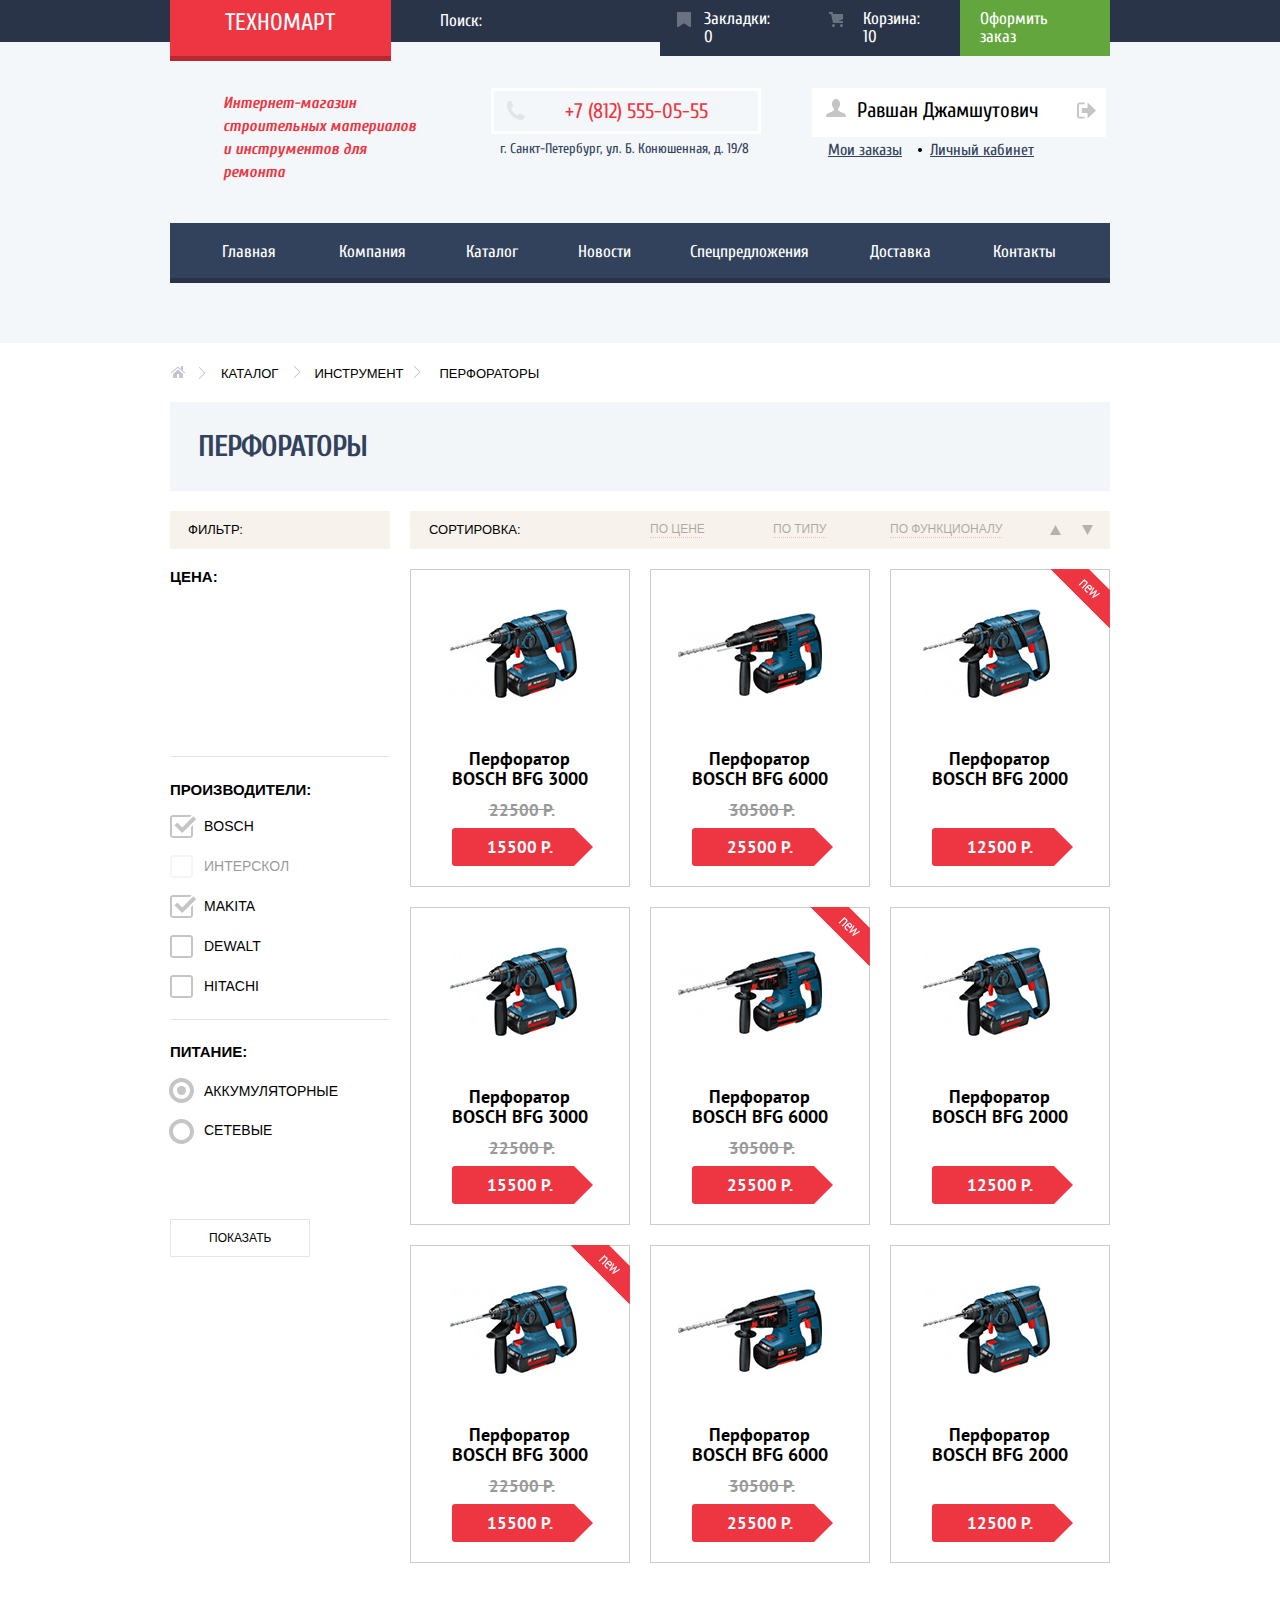
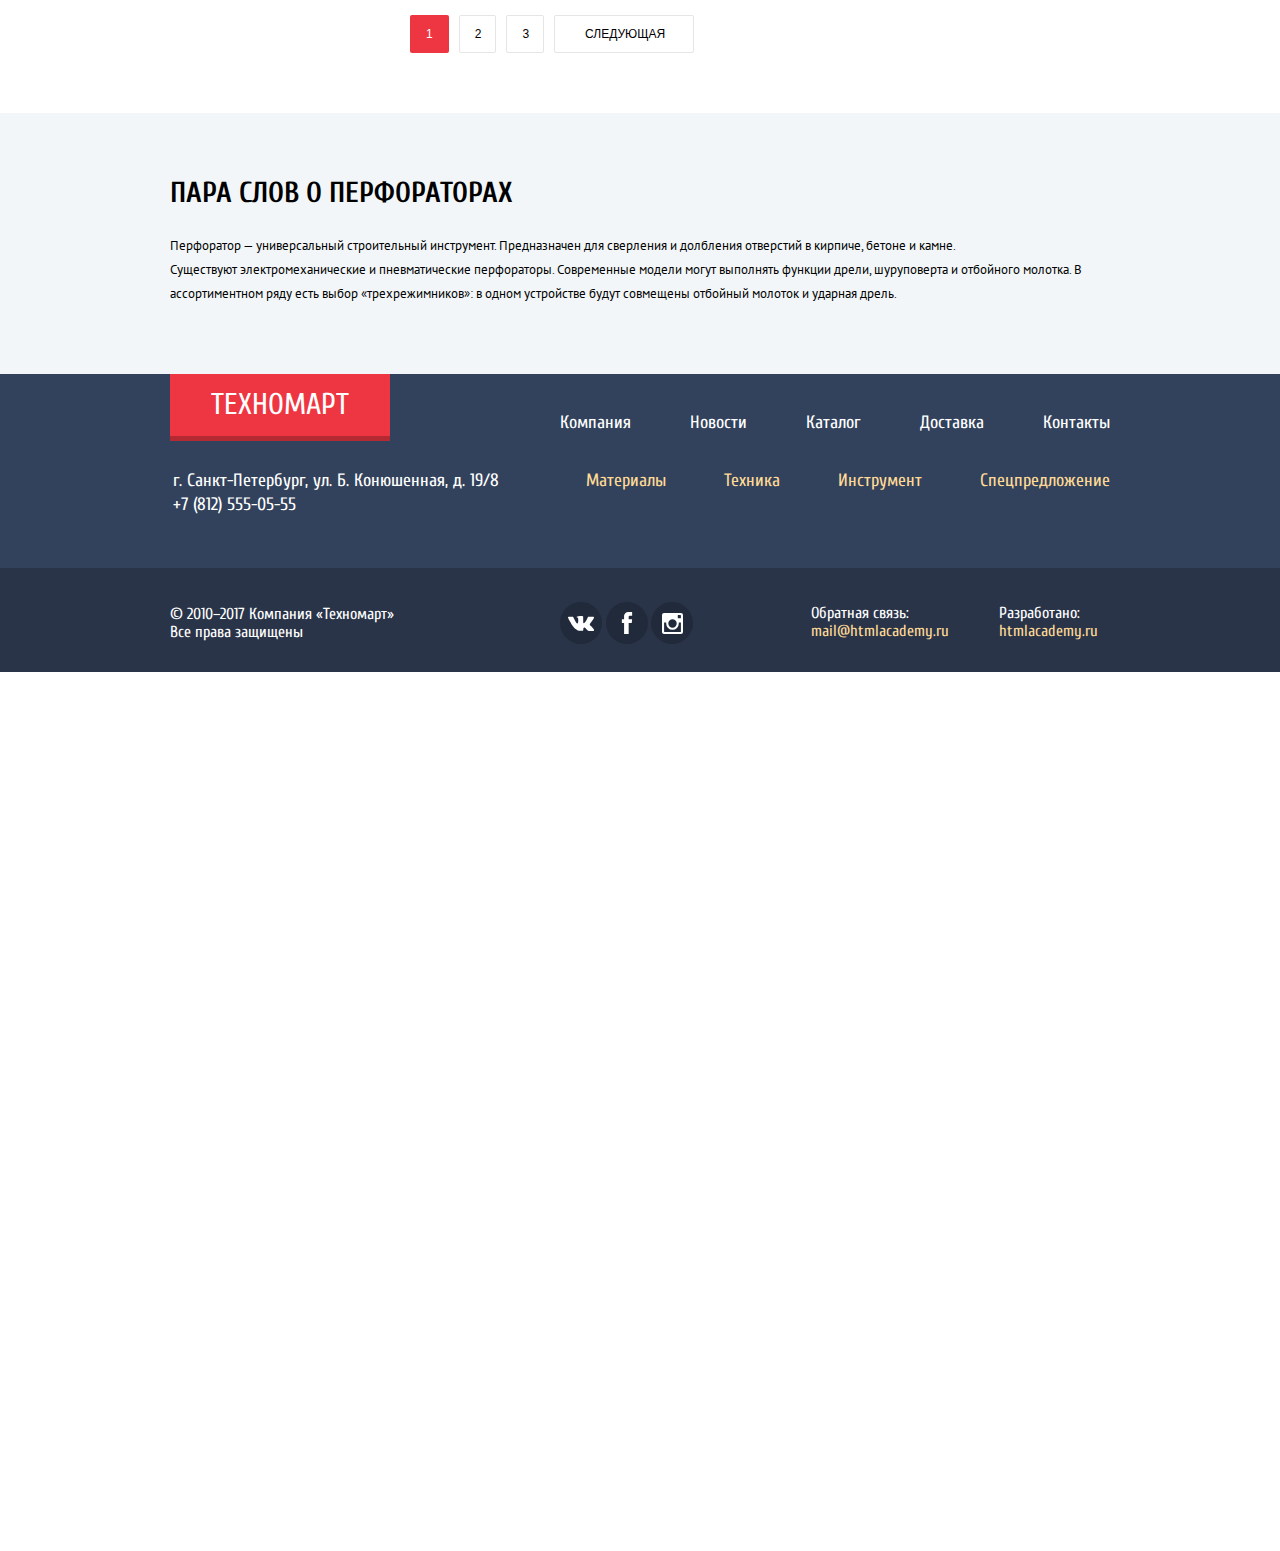
==== commit 8c1259e4: "Исправлены стили для checkbox:disabled, изменено положение модальных окон, добавлен файл script.js" ====
--- a/catalog.html
+++ b/catalog.html
@@ -13,8 +13,8 @@
     <div class="container">
       <a class="logo" href="index.html">Техномарт</a>
       <form class="search" action="https://echo.htmlacademy.ru" method="post">
+        <input class="site-search" id="search" type="search" name="search" placeholder="Поиск:">
         <label class="visually-hidden" for="search">Поиск</label>
-        <input class="site-search" id="search" type="search" name="search" placeholder="Поиск:">
       </form>
       <a class="bookmarks" href="bookmarks.html">Закладки: 0</a>
       <a class="cart" href="cart.html">Корзина: 10</a>
@@ -110,7 +110,7 @@
                 <label for="filter-bosch">BOSCH</label>
               </li>
               <li class="filter-option">
-                <input class="visually-hidden filter-input filter-input-checkbox" type="checkbox" name="interskol" id="filter-interskol">
+                <input class="visually-hidden filter-input filter-input-checkbox" type="checkbox" name="interskol" id="filter-interskol" disabled>
                 <label for="filter-interskol">ИНТЕРСКОЛ</label>
               </li>
               <li class="filter-option">
@@ -323,7 +323,7 @@
     <div class="container">
       <h2>ПАРА СЛОВ О ПЕРФОРАТОРАХ</h2>
       <p class="perforator-text">
-        Перфоратор&nbsp;&mdash; универсальный строительный инструмент. Предназначен для сверления и&nbsp;долбления отверстий в&nbsp;кирпиче, бетоне и&nbsp;камне.<br>Существуют электромеханические и&nbsp;пневматические перфораторы. Современные модели могут выполнять функции дрели, шуруповерта и&nbsp;отбойного молотка. В<br>ассортиментном ряду есть выбор &laquo;трехрежимников&raquo;: в&nbsp;одном устройстве будут совмещены отбойный молоток и&nbsp;ударная дрель.
+        Перфоратор&nbsp;&mdash; универсальный строительный инструмент. Предназначен для сверления и&nbsp;долбления отверстий в&nbsp;кирпиче, бетоне и&nbsp;камне.<br>Существуют электромеханические и&nbsp;пневматические перфораторы. Современные модели могут выполнять функции дрели, шуруповерта и&nbsp;отбойного молотка. В ассортиментном ряду есть выбор &laquo;трехрежимников&raquo;: в&nbsp;одном устройстве будут совмещены отбойный молоток и&nbsp;ударная дрель.
       </p>
     </div>
   </article>
@@ -411,44 +411,7 @@
   <button class="modal-close" type="button">Закрыть</button>
 </section>
 
-<script>
-  var cartLink = document.querySelectorAll(".buy");
-
-  var cartPopup = document.querySelector(".modal-cart");
-  var cartClose = cartPopup.querySelector(".modal-close");
-  var cartOrder = cartPopup.querySelector(".order-placement");
-
-  for(var i=0; i<cartLink.length; i++){
-    cartLink[i].addEventListener("click", function (evt) {
-      evt.preventDefault();
-      cartPopup.classList.add("modal-show");
-      cartOrder.focus();
-    })
-  }
-
-/*  cartLink.forEach( function (item){
-    item.addEventListener("click", function (evt) {
-      evt.preventDefault();
-      cartPopup.classList.add("modal-show");
-      cartOrder.focus();
-    })
-  } ); */
-
-
-  cartClose.addEventListener("click", function (evt) {
-    evt.preventDefault();
-    cartPopup.classList.remove("modal-show");
-  });
-
-  window.addEventListener("keydown", function (evt) {
-    evt.preventDefault();
-    if (evt.keyCode === 27) {
-      if (cartPopup.classList.contains("modal-show")) {
-        cartPopup.classList.remove("modal-show");
-      }
-    }
-  });
-</script>
+<script src="script.js"></script>
 
 </body>
 </html>
--- a/style.css
+++ b/style.css
@@ -78,7 +78,7 @@
   box-shadow: 0 5px 0 rgba(181, 41, 51, 1);
 }
 
-input[type="search"] {
+.site-search {
   width: 269px;
   height: 42px;
 
@@ -90,47 +90,66 @@
   border: none;
 }
 
-input[type="search"]::-moz-placeholder {
+.site-search::-moz-placeholder {
+  font-family: "Cuprum", Arial, sans-serif;
+  font-size: 17px;
+  line-height: 18px;
   color: white;
-  padding: 12px 180px 12px 49px;
-}
-
-input[type="search"]::-webkit-input-placeholder {
+  padding: 12px 180px 12px 47px;
+}
+
+.site-search::-webkit-input-placeholder {
+  font-family: "Cuprum", Arial, sans-serif;
+  font-size: 17px;
+  line-height: 18px;
   color: white;
-  padding: 12px 180px 12px 49px;
-}
-
-input[type="search"]:-ms-input-placeholder {
+  padding: 12px 180px 12px 47px;
+}
+
+.site-search:-ms-input-placeholder {
+  font-family: "Cuprum", Arial, sans-serif;
+  font-size: 17px;
+  line-height: 18px;
   color: white;
-  padding: 12px 180px 12px 49px;
-}
-
-input[type="search"]::-ms-input-placeholder {
+  padding: 12px 180px 12px 47px;
+}
+
+.site-search::-ms-input-placeholder {
+  font-family: "Cuprum", Arial, sans-serif;
+  font-size: 17px;
+  line-height: 18px;
   color: white;
-  padding: 12px 180px 12px 49px;
-}
-
-input[type="search"]::placeholder {
+  padding: 12px 180px 12px 47px;
+}
+
+.site-search::placeholder {
+  font-family: "Cuprum", Arial, sans-serif;
+  font-size: 17px;
+  line-height: 18px;
   color: white;
-  padding: 12px 180px 12px 49px;
-}
-
-.search {
+  padding: 12px 180px 12px 47px;
+}
+
+.input-indicator {
   position: relative;
 }
 
-.search svg {
+.input-indicator::before {
   content: "";
-
   position: absolute;
-  top: 12px;
+  top: 1px;
   left: 17px;
 
   width: 17px;
   height: 17px;
 
+  background-image: url("img/icon-search.svg");
+  background-repeat: no-repeat;
+  background-position: 0 0;
   opacity: 0.3;
 }
+
+
 
 .bookmarks,
 .cart {
@@ -208,8 +227,12 @@
 .bookmarks:focus,
 .cart:hover,
 .cart:focus,
-input[type="search"]:hover {
+.site-search:hover {
   background-color: #212a3a;
+}
+
+.input-indicator:hover::before {
+  opacity: 1;
 }
 
 .bookmarks:hover::before,
@@ -239,9 +262,14 @@
   background-color: #518534;
 }
 
-.search:focus {
+.site-search:focus {
+  padding-left: 49px;
   background-color: white;
   outline: none;
+}
+
+.input-indicator:focus::before {
+  background-image: url("img/icon-search-focus.svg");
 }
 
 .middle-container {
@@ -765,7 +793,7 @@
   background-image: url("img/radio-on-hover.svg");
 }
 
-.filter-input-checkbox:disabled + label:hover::before {
+.filter-input-checkbox:disabled + label::before {
   color: rgba(0, 0, 0, 0.4);
   background-image: url("img/checkbox-off-hover.svg");
   opacity: 0.3;
@@ -1853,19 +1881,19 @@
 
 @keyframes bounce {
   0% {
-    transform: translateY(-2000px);
+    transform: translate(-50%,-2000px);
   }
 
   70% {
-    transform: translateY(30px);
+    transform: translate(-50%, 30px);
   }
 
   90% {
-    transform: translateY(-10px);
+    transform: translate(-50%,-10px);
   }
 
   100% {
-    transform: translateY(0);
+    transform: translate(-50%, 0);
   }
 }
 
@@ -1908,11 +1936,11 @@
 }
 
 .write-us{
-  top: 24px;
+  top: 50%;
   left: 50%;
+  transform: translate(-50%, -50%);
 
   width: 460px;
-  margin-left: -320px;
   padding: 51px 80px 38px 80px;
   box-shadow: 0 20px 40px rgba(0, 0, 0, 0.7);
   background-image: linear-gradient(#ff5357 1.6%, #ffffff 1.6%, #ffffff 72.3%, #f4f4f4 26.1%);
@@ -2041,22 +2069,21 @@
 .modal-map {
   top: 50%;
   left: 50%;
+  transform: translate(-50%, -50%);
 
   width: 940px;
   height: 446px;
 
-  margin-top: -280px;
-  margin-left: -470px;
-
   box-shadow: 0 0 16px rgba(47, 42, 43, 0.5);
 }
 
 .modal-cart {
-  top: 120px;
+  top: 50%;
   left: 50%;
+  transform: translate(-50%, -50%);
+  z-index: 30;
 
   width: 460px;
-  margin-left: -230px;
   padding: 73px 80px 37px 80px;
   background-image: linear-gradient(#ff5357 2.5%, #ffffff 2.5%, #ffffff 57.8%, #f4f4f4 39.7%);
 }
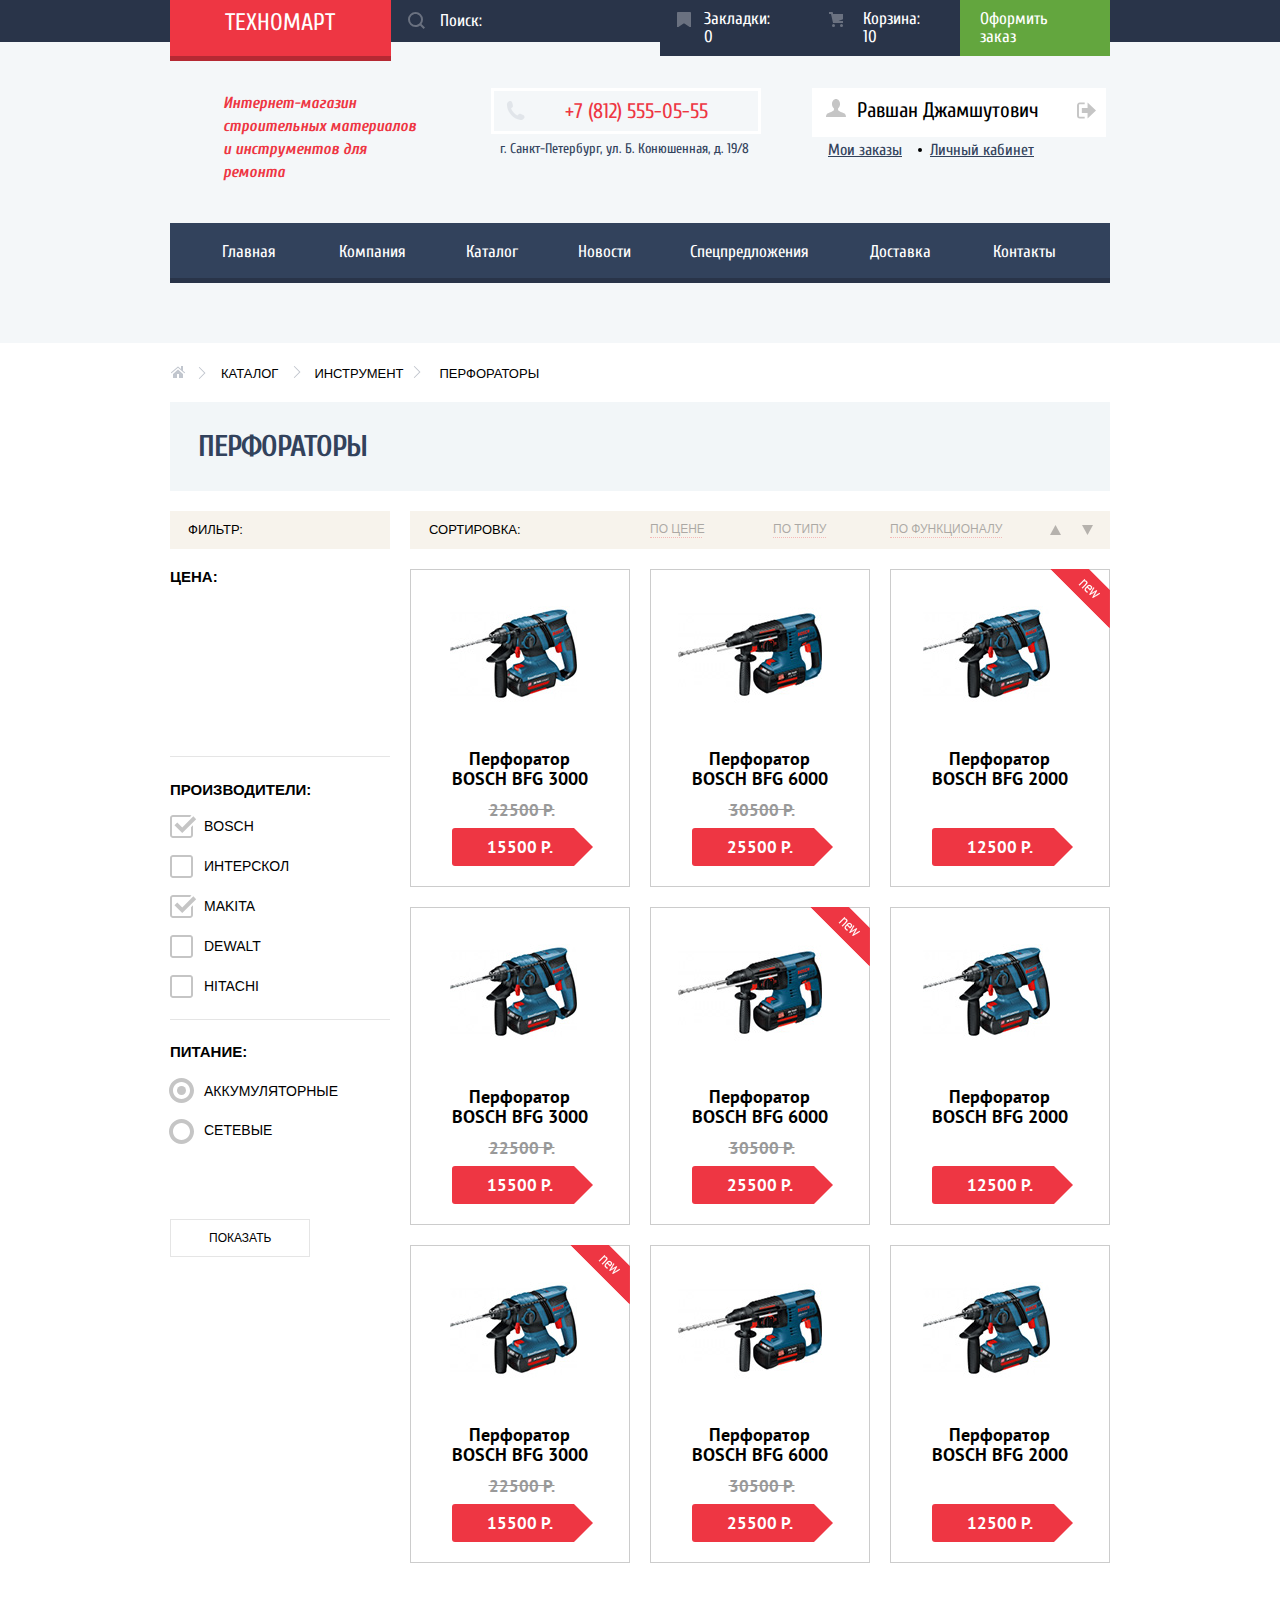
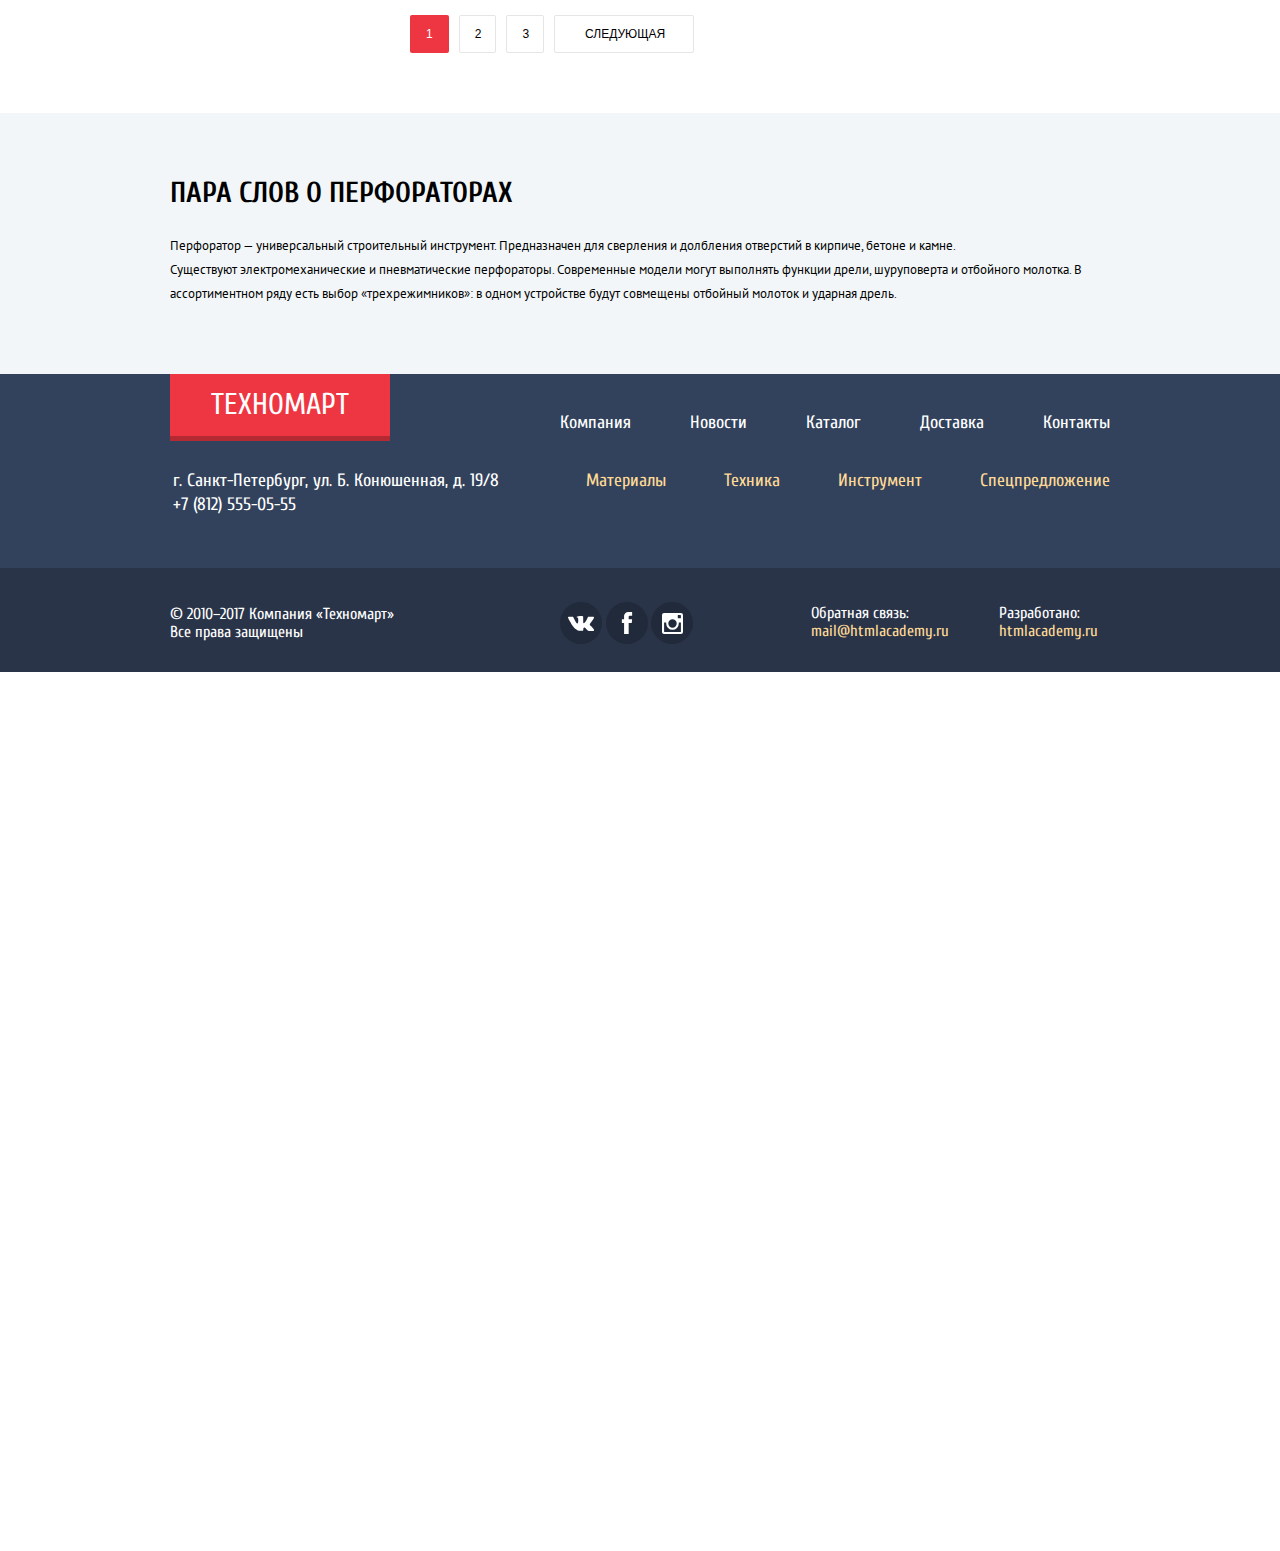
==== commit 78cdf6e9: "Добавлены стили для кнопок hover,focus,active на главной странице; добавлены стили hover,focus,activ" ====
--- a/catalog.html
+++ b/catalog.html
@@ -13,8 +13,9 @@
     <div class="container">
       <a class="logo" href="index.html">Техномарт</a>
       <form class="search" action="https://echo.htmlacademy.ru" method="post">
+        <label class="input-indicator" for="search">
         <input class="site-search" id="search" type="search" name="search" placeholder="Поиск:">
-        <label class="visually-hidden" for="search">Поиск</label>
+        </label>
       </form>
       <a class="bookmarks" href="bookmarks.html">Закладки: 0</a>
       <a class="cart" href="cart.html">Корзина: 10</a>
@@ -110,7 +111,7 @@
                 <label for="filter-bosch">BOSCH</label>
               </li>
               <li class="filter-option">
-                <input class="visually-hidden filter-input filter-input-checkbox" type="checkbox" name="interskol" id="filter-interskol" disabled>
+                <input class="visually-hidden filter-input filter-input-checkbox" type="checkbox" name="interskol" id="filter-interskol">
                 <label for="filter-interskol">ИНТЕРСКОЛ</label>
               </li>
               <li class="filter-option">
@@ -322,9 +323,14 @@
   <article class="about-perforator">
     <div class="container">
       <h2>ПАРА СЛОВ О ПЕРФОРАТОРАХ</h2>
-      <p class="perforator-text">
-        Перфоратор&nbsp;&mdash; универсальный строительный инструмент. Предназначен для сверления и&nbsp;долбления отверстий в&nbsp;кирпиче, бетоне и&nbsp;камне.<br>Существуют электромеханические и&nbsp;пневматические перфораторы. Современные модели могут выполнять функции дрели, шуруповерта и&nbsp;отбойного молотка. В ассортиментном ряду есть выбор &laquo;трехрежимников&raquo;: в&nbsp;одном устройстве будут совмещены отбойный молоток и&nbsp;ударная дрель.
-      </p>
+      <div class="perforator-text">
+        <p class="text-part1">
+          Перфоратор&nbsp;&mdash; универсальный строительный инструмент. Предназначен для сверления и&nbsp;долбления отверстий в&nbsp;кирпиче, бетоне и&nbsp;камне.
+        </p>
+        <p class="text-part2">
+          Существуют электромеханические и&nbsp;пневматические перфораторы. Современные модели могут выполнять функции дрели, шуруповерта и&nbsp;отбойного молотка. В ассортиментном ряду есть выбор &laquo;трехрежимников&raquo;: в&nbsp;одном устройстве будут совмещены отбойный молоток и&nbsp;ударная дрель.
+        </p>
+      </div>
     </div>
   </article>
 
--- a/style.css
+++ b/style.css
@@ -14,11 +14,11 @@
   text-decoration: none;
 }
 
-/*img {
+img {
   width: 100%;
   height: auto;
 }
-*/
+
 .visually-hidden:not(:focus):not(:active),
 input[type="checkbox"].visually-hidden,
 input[type="radio"].visually-hidden {
@@ -268,7 +268,7 @@
   outline: none;
 }
 
-.input-indicator:focus::before {
+.input-indicator:focus::before{
   background-image: url("img/icon-search-focus.svg");
 }
 
@@ -1215,9 +1215,14 @@
 
 }
 
-.about-perforator p {
+.perforator-text {
+  padding-top: 26px;
+}
+
+.text-part1,
+.text-part2 {
   margin: 0;
-  padding: 26px 0 0;
+  padding: 0;
   font-family: "PT Sans", Arial, sans-serif;
   font-size: 13px;
   line-height: 24px;
@@ -1630,7 +1635,7 @@
   color: #ffffff;
 }
 
-.promotional-unit a {
+.promotional-unit .promo-button {
   display: inline-block;
   margin-left: 25px;
   margin-top: 11px;
@@ -1644,6 +1649,15 @@
   padding-bottom: 10px;
   background-color: rgba(0,0,0,0.1);
   border-radius: 2px;
+}
+
+.promo-button:hover,
+.promo-button:focus {
+  background-color: rgba(0,0,0,0.2);
+}
+
+.promo-button:active {
+  background-color: rgba(0,0,0,0.3);
 }
 
 .materials .flag {
@@ -1798,6 +1812,15 @@
   padding: 10px 55px;
 }
 
+.red-button:hover,
+.red-button:focus {
+  background-color: #ca2c37;
+}
+
+.red-button:active {
+  background-color: #ba2732;
+}
+
 .popular-catalog-list .image-1 {
   width: 184px;
   height: 164px;
@@ -1900,7 +1923,7 @@
 @keyframes shake {
   0%,
   100% {
-    transform: translateX(0);
+    transform: translate(-50%, -50%);
   }
 
   10%,
@@ -1908,14 +1931,14 @@
   50%,
   70%,
   90% {
-    transform: translateX(-10px);
+    transform: translate(-40%, -50%);
   }
 
   20%,
   40%,
   60%,
   80% {
-    transform: translateX(10px);
+    transform: translate(-60%, -50%);
   }
 }
 
@@ -2009,8 +2032,8 @@
   color: #000;
 }
 
-.message-form input[type="text"],
-.message-form input[type="email"],
+.name-field,
+.e-mail-field,
 .message-text-field {
   box-sizing: border-box;
   width: 220px;
@@ -2024,6 +2047,22 @@
   border: 2px solid #dee3e4;
   border-radius: 2px;
 }
+
+.name-field:hover,
+.e-mail-field:hover,
+.message-text-field:hover {
+  border: 2px solid #b5b5b5;
+  border-radius: 2px;
+}
+
+.name-field:focus,
+.e-mail-field:focus,
+.message-text-field:focus {
+  outline: none;
+  border: 2px solid #ee3643;
+  border-radius: 2px;
+}
+
 .message-form .text {
   margin-top: 19px;
   margin-bottom: 76px;
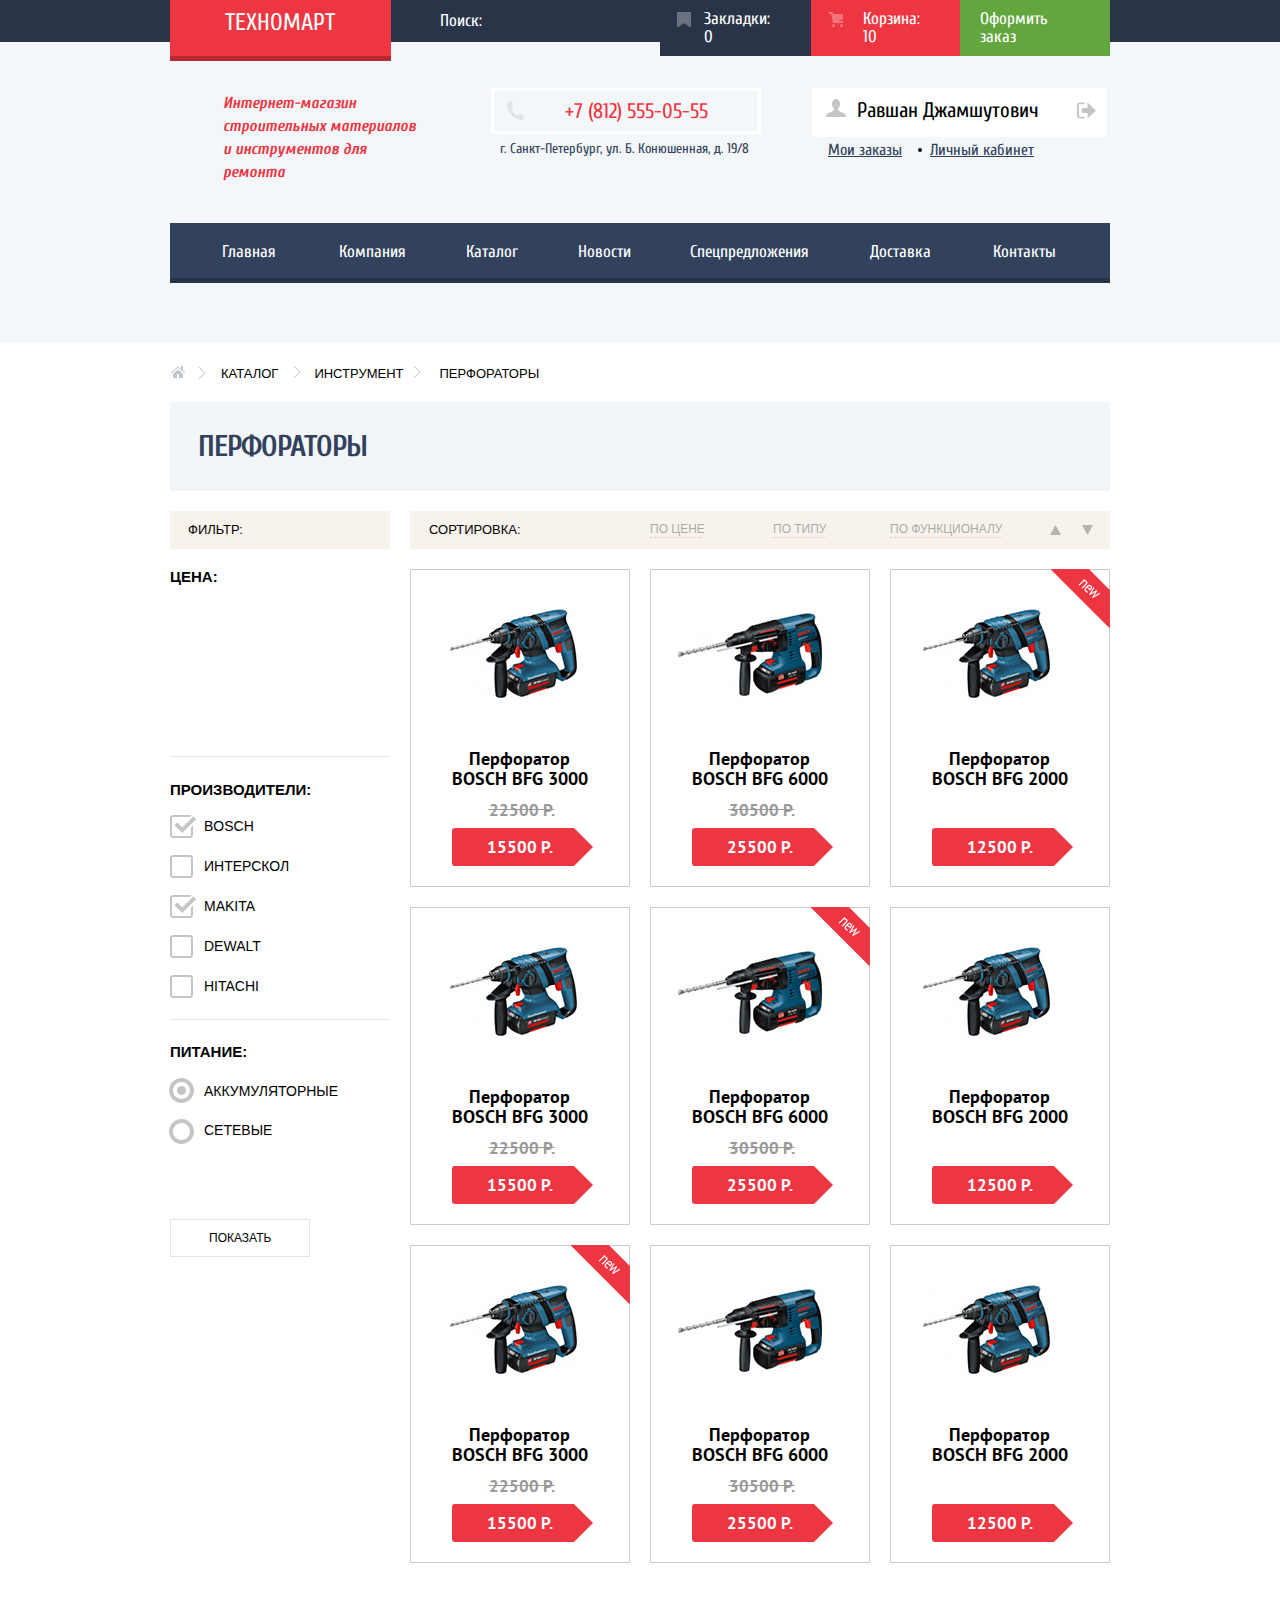
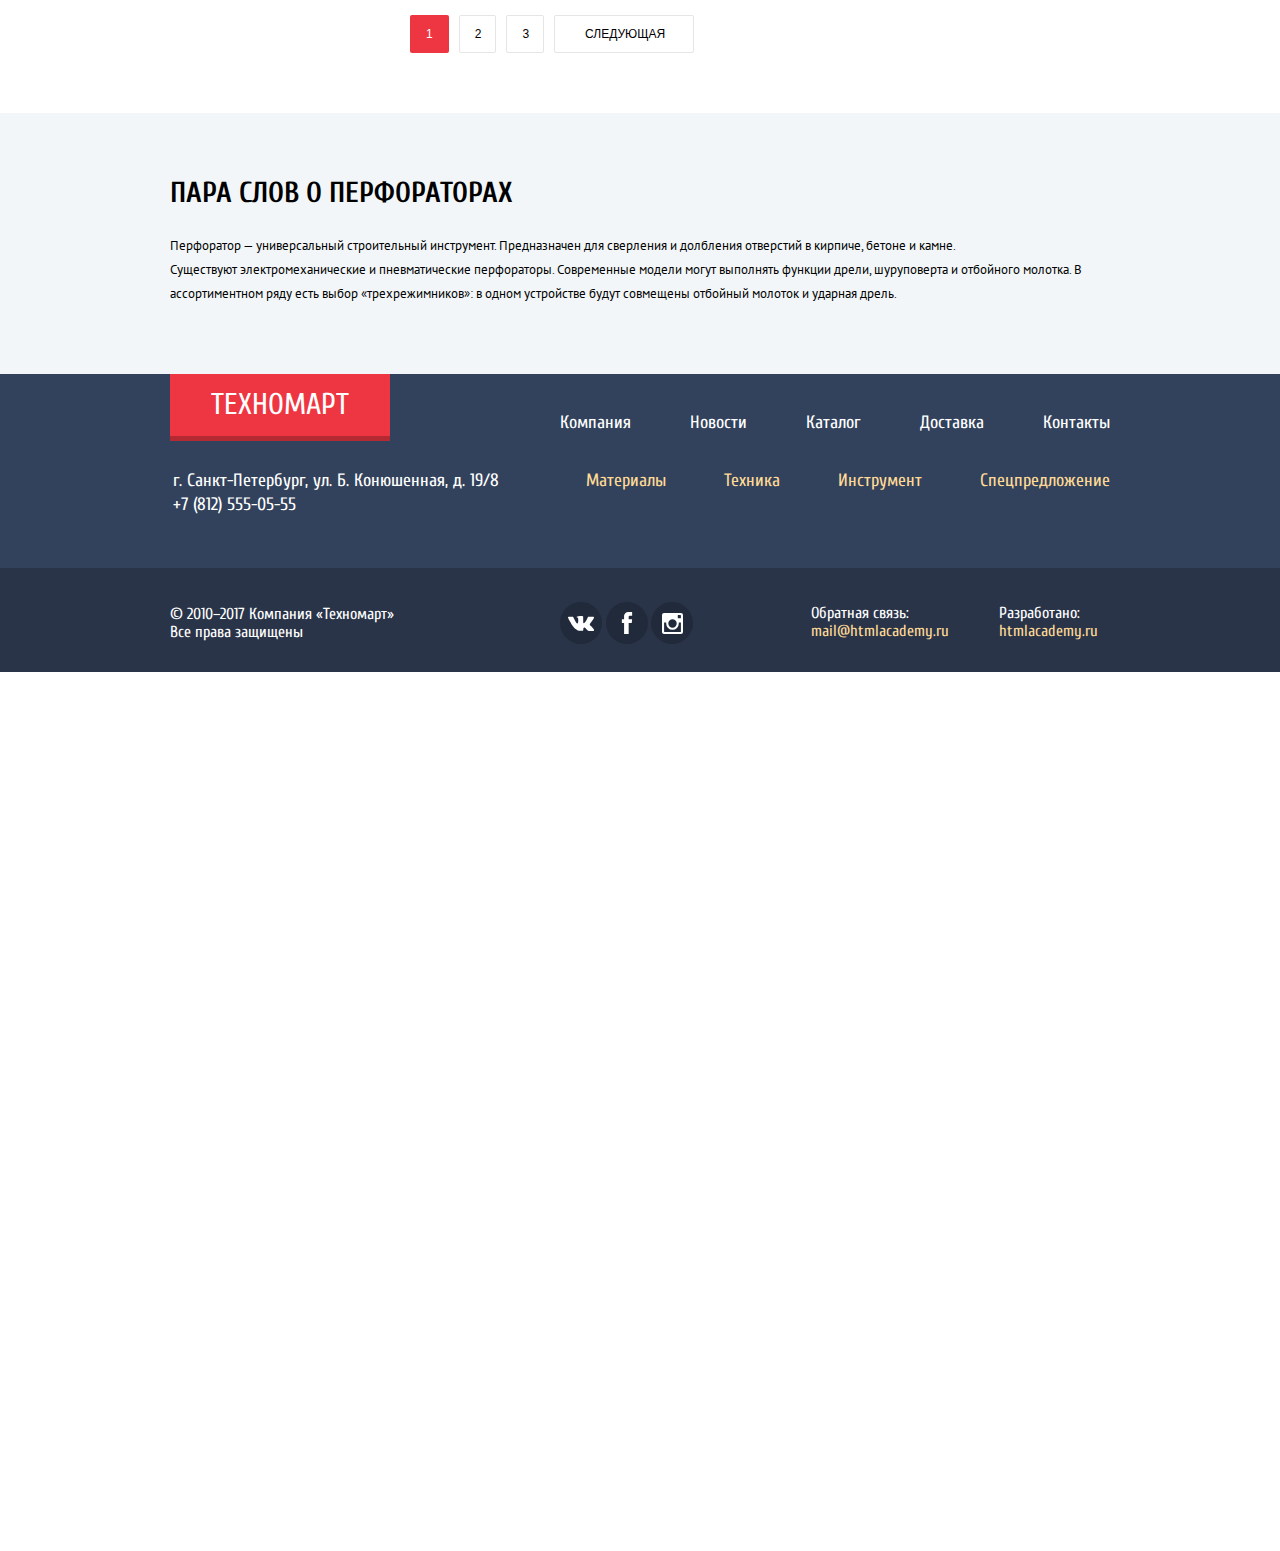
==== commit ee4acfdb: "Validation check, slider started - not finished" ====
--- a/catalog.html
+++ b/catalog.html
@@ -1,5 +1,5 @@
 <!DOCTYPE html>
-<html lang="en">
+<html lang="ru">
 <head>
     <meta charset="UTF-8">
     <title>Техномарт.Каталог</title>
@@ -13,8 +13,9 @@
     <div class="container">
       <a class="logo" href="index.html">Техномарт</a>
       <form class="search" action="https://echo.htmlacademy.ru" method="post">
+        <input class="site-search" id="search" type="search" name="search" placeholder="Поиск:">
         <label class="input-indicator" for="search">
-        <input class="site-search" id="search" type="search" name="search" placeholder="Поиск:">
+
         </label>
       </form>
       <a class="bookmarks" href="bookmarks.html">Закладки: 0</a>
@@ -147,7 +148,7 @@
         </form>
       </section>
 
-      <section class="catalog">
+      <div class="catalog">
         <section class="sorting">
           <h3 class="sorting-title">СОРТИРОВКА:</h3>
           <ul class="sorting-list">
@@ -316,7 +317,7 @@
           <li class="pagination-item"><a href="#">3</a></li>
           <li class="pagination-item"><a href="#">Следующая</a></li>
         </ul>
-      </section>
+      </div>
     </div>
   </div>
 
@@ -365,7 +366,7 @@
 
   <div class="container">
     <p class="company-copyright">
-      &copy 2010–2017 Компания «Техномарт»
+      &copy; 2010–2017 Компания «Техномарт»
       Все права защищены
     </p>
     <ul class="footer-social">
@@ -409,6 +410,7 @@
 </footer>
 
 <section class="modal modal-cart">
+  <h2 class="visually-hidden">Купить или продолжить</h2>
   <p class="modal-cart-message">Товар добавлен в корзину!</p>
   <div class="buttons-container">
     <a class="button order-placement" href="order-placement.html">Оформить заказ</a>
@@ -417,7 +419,7 @@
   <button class="modal-close" type="button">Закрыть</button>
 </section>
 
-<script src="script.js"></script>
+<script src="script_catalog.js"></script>
 
 </body>
 </html>
--- a/style.css
+++ b/style.css
@@ -130,14 +130,14 @@
   padding: 12px 180px 12px 47px;
 }
 
-.input-indicator {
+.search label {
   position: relative;
 }
 
-.input-indicator::before {
+.site-search + label::before {
   content: "";
   position: absolute;
-  top: 1px;
+  top: -30px;
   left: 17px;
 
   width: 17px;
@@ -169,6 +169,7 @@
 
 .inner-page .cart {
   padding: 10px 23px 10px 52px;
+  background-color: #ee3643;
 }
 
 .inner-page .bookmarks {
@@ -231,7 +232,7 @@
   background-color: #212a3a;
 }
 
-.input-indicator:hover::before {
+.site-search:hover + label::before {
   opacity: 1;
 }
 
@@ -268,7 +269,7 @@
   outline: none;
 }
 
-.input-indicator:focus::before{
+.site-search:focus + label::before{
   background-image: url("img/icon-search-focus.svg");
 }
 
@@ -1604,13 +1605,6 @@
   height: 123px;
 }
 
-.promotional-unit .promo-slider {
-  margin-top: 20px;
-  margin-right: 320px;
-  width: 620px;
-  height: 266px;
-}
-
 .sale,
 .delivery {
   position: absolute;
@@ -1770,6 +1764,92 @@
   background-position: 0 0;
 }
 
+.slider-wrapper {
+  margin-top: 20px;
+  margin-right: 320px;
+
+  min-width: 620px;
+  min-height: 266px;
+
+  background-image: url("img/slider-drill.jpg");
+  background-repeat: no-repeat;
+  background-position: top center;
+
+  transition: background-image 0.5s ease, background-color 0.5s ease;
+}
+
+.slider {
+  position: relative;
+
+  padding-top: 321px;
+
+  text-align: center;
+  color: #ffffff;
+}
+
+.slider-list {
+  margin: 0;
+  padding: 0;
+
+  list-style: none;
+}
+
+.slide {
+  display: none;
+}
+
+.slider-title {
+  margin: 0;
+  font-family: "Cuprum", Arial, sans-serif;
+  font-size: 36px;
+  line-height: 36px;
+  color: #ffffff;
+  font-weight: bold;
+}
+
+.slider-text {
+  font-family: "PT Sans", Arial, sans-serif;
+  font-size: 18px;
+  line-height: 24px;
+  color: #ffffff;
+}
+
+.slider-item-button {
+  padding: 10px 46px 10px 50px;
+
+  font-family: "Cuprum", Arial, sans-serif;
+  font-size: 14px;
+  line-height: 18px;
+  color: #ffffff;
+  text-align: center;
+  vertical-align: top;
+  text-decoration: none;
+
+  border-radius: 2px;
+  border: none;
+}
+
+.slider-controls {
+  position: absolute;
+  bottom: -77px;
+  left: 295px;
+  z-index: 20;
+
+  font-size: 0;
+}
+
+.slider-controls label {
+  display: inline-block;
+  width: 10px;
+  height: 10px;
+  margin-right: 10px;
+
+  vertical-align: top;
+
+  background-color: #ffffff;
+  border-radius: 50%;
+  cursor: pointer;
+}
 
 .popular-products {
   max-width: 940px;
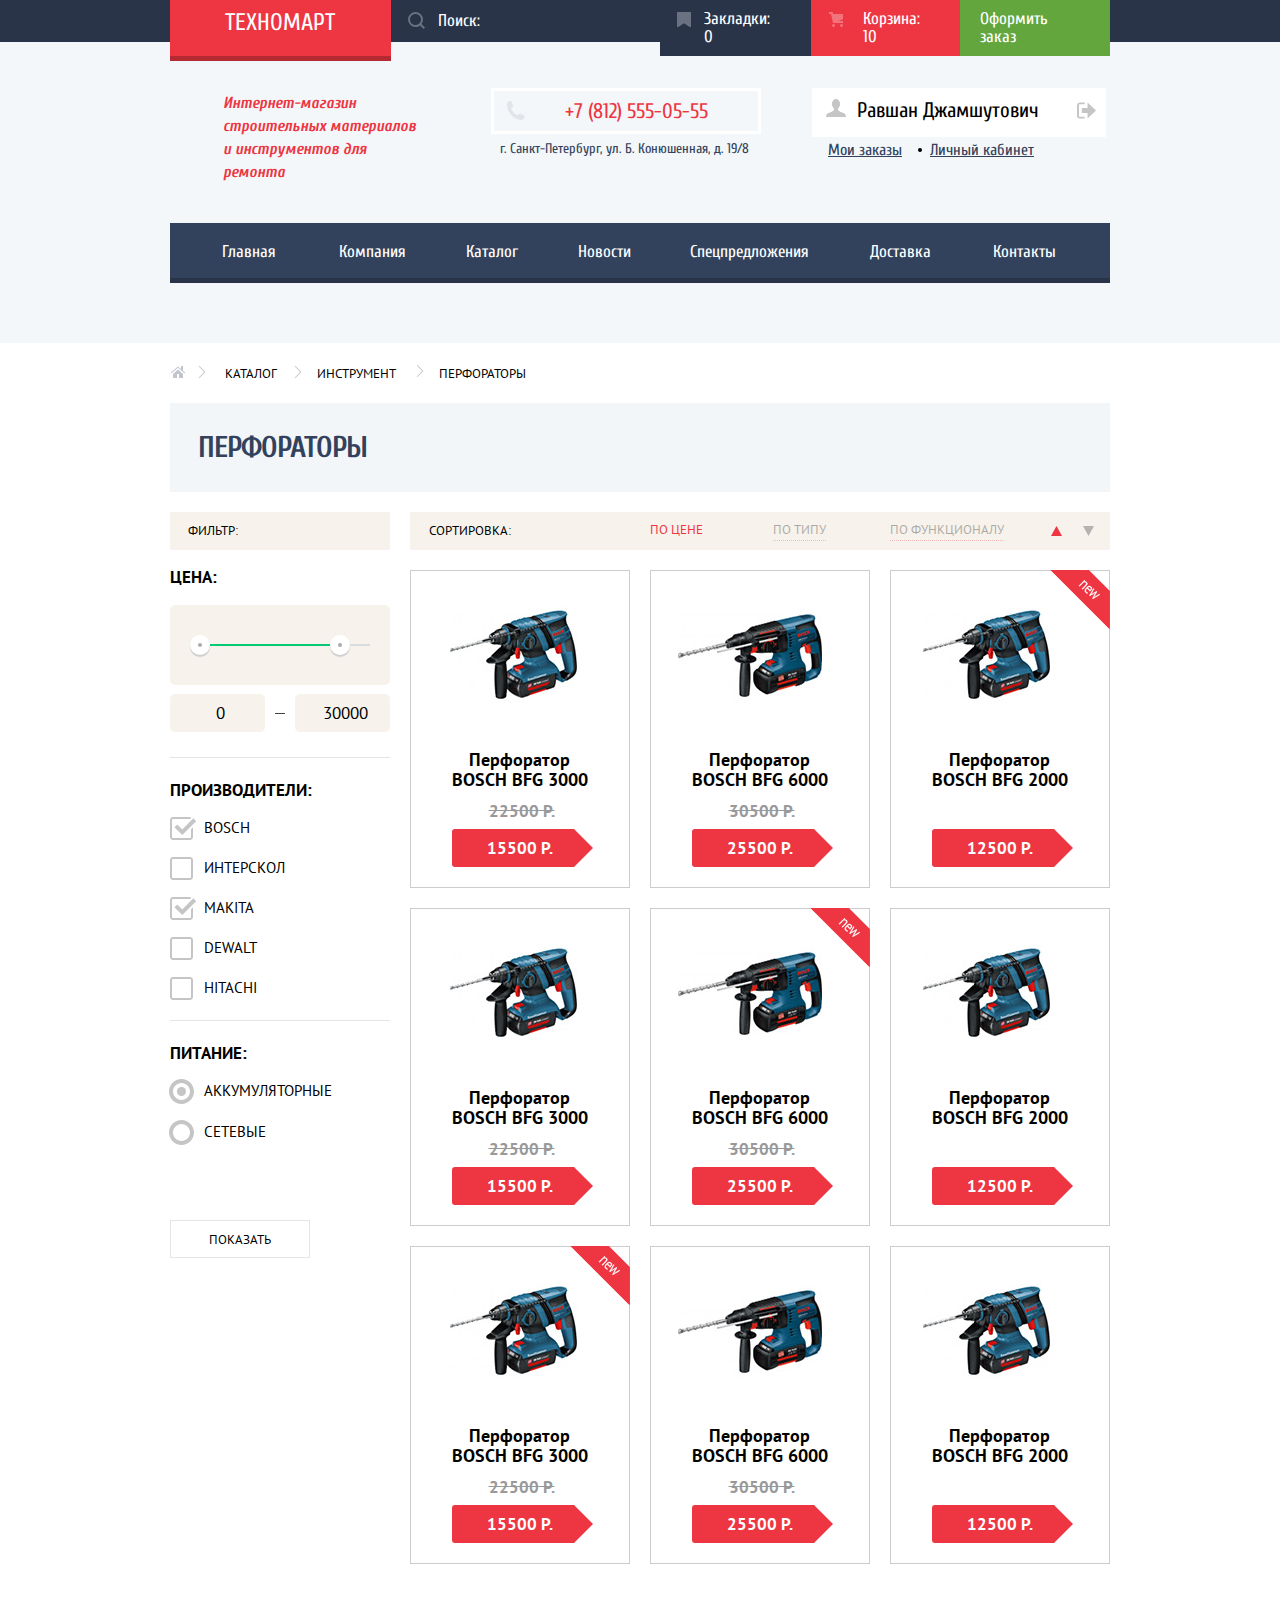
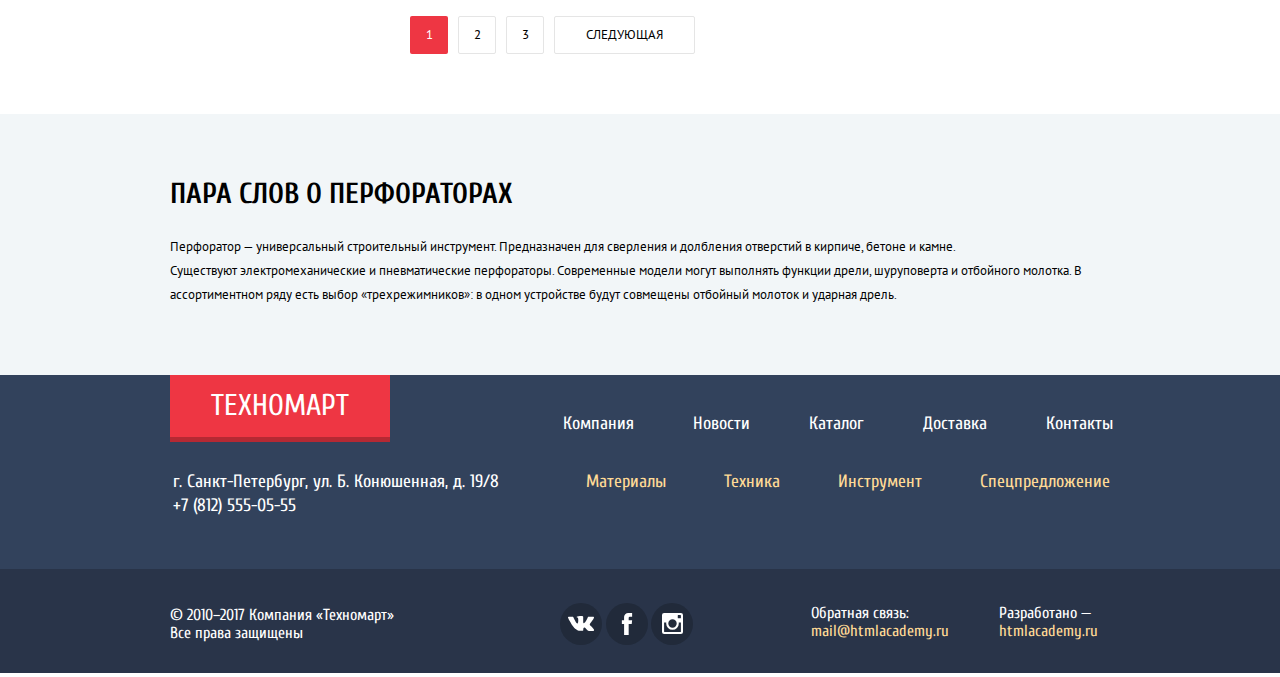
==== commit e44df1fa: "Добавлены слайдеры на главную страницу и фильтр цен на страницу каталога, измправлены мелкие дефекты" ====
--- a/catalog.html
+++ b/catalog.html
@@ -1,11 +1,11 @@
 <!DOCTYPE html>
 <html lang="ru">
 <head>
-    <meta charset="UTF-8">
-    <title>Техномарт.Каталог</title>
+  <meta charset="UTF-8">
+  <title>Техномарт.Каталог</title>
   <link href="https://fonts.googleapis.com/css?family=Cuprum:400,400i,700&amp;subset=cyrillic" rel="stylesheet">
   <link href="https://fonts.googleapis.com/css?family=PT+Sans:400,700&amp;subset=cyrillic" rel="stylesheet">
-  <link href="style.css" rel="stylesheet">
+  <link href="./css/style.css" rel="stylesheet">
 </head>
 <body class="inner-page">
 <header class="main-header">
@@ -14,9 +14,7 @@
       <a class="logo" href="index.html">Техномарт</a>
       <form class="search" action="https://echo.htmlacademy.ru" method="post">
         <input class="site-search" id="search" type="search" name="search" placeholder="Поиск:">
-        <label class="input-indicator" for="search">
-
-        </label>
+        <label class="input-indicator" for="search"></label>
       </form>
       <a class="bookmarks" href="bookmarks.html">Закладки: 0</a>
       <a class="cart" href="cart.html">Корзина: 10</a>
@@ -30,7 +28,7 @@
     <h2 class="visually-hidden">Контактная информация</h2>
     <div class="contact-info">
       <a href="tel:7-812-555-05-55">+7 (812) 555-05-55</a>
-    <address>г. Санкт-Петербург, ул. Б. Конюшенная, д. 19/8</address>
+      <address>г. Санкт-Петербург, ул. Б. Конюшенная, д. 19/8</address>
     </div>
     <div class="authorized-user-navigation">
       <div class="profile">
@@ -68,7 +66,6 @@
     </ul>
   </nav>
 </header>
-
 <main>
   <div class="container">
     <nav class="add-site-navigation">
@@ -88,22 +85,27 @@
         <li class="breadcrumbs-current">ПЕРФОРАТОРЫ</li>
       </ul>
     </nav>
-
     <h2 class="page-title">ПЕРФОРАТОРЫ</h2>
-
     <div class="catalog-columns">
       <section class="filters">
         <h3 class="filters-title">Фильтр:</h3>
         <form class="filter" method="get" action="https://echo.htmlacademy.ru">
-
-          <fieldset>
+          <fieldset class="filter-item">
             <legend>Цена:</legend>
-            <!--
-            <label class="visually-hidden" for="filter-cost">Цена товара</label>
-            <input type="range" id="filter-cost" name="price" min="0" max="30000" step="1">
-            -->
+            <div class="range-filter">
+              <div class="range-controls">
+                <div class="scale">
+                  <div class="bar"></div>
+                </div>
+                <div class="toggle toggle-min"></div>
+                <div class="toggle toggle-max"></div>
+              </div>
+              <div class="price-controls">
+                <label class="min-price"><input name="min-price" type="text" value="0"></label>
+                <label class="max-price"><input name="max-price" type="text" value="30000"></label>
+              </div>
+            </div>
           </fieldset>
-
           <fieldset>
             <legend>Производители:</legend>
             <ul class="manufactures">
@@ -129,7 +131,6 @@
               </li>
             </ul>
           </fieldset>
-
           <fieldset>
             <legend>Питание:</legend>
             <ul class="battery-type">
@@ -143,33 +144,29 @@
               </li>
             </ul>
           </fieldset>
-
           <button class="button filter-button">Показать</button>
         </form>
       </section>
-
       <div class="catalog">
         <section class="sorting">
           <h3 class="sorting-title">СОРТИРОВКА:</h3>
           <ul class="sorting-list">
-            <li><a class="current-sort" href="#">ПО&nbsp;ЦЕНЕ</a></li>
-            <li><a class="type-sort" href="#">ПО&nbsp;ТИПУ</a></li>
-            <li><a class="function-sort" href="#">ПО&nbsp;ФУНКЦИОНАЛУ</a></li>
+            <li><a class="sort current-sort" href="#">ПО&nbsp;ЦЕНЕ</a></li>
+            <li><a class="sort type-sort" href="#">ПО&nbsp;ТИПУ</a></li>
+            <li><a class="sort function-sort" href="#">ПО&nbsp;ФУНКЦИОНАЛУ</a></li>
           </ul>
           <ul class="order-switch">
             <li>
-              <a href="#">
-                <span class="visually-hidden">Вверх</span>
+              <a class="ascending-order current-order" href="#">
                 <svg xmlns="http://www.w3.org/2000/svg" width="11" height="10" viewBox="0 0 11 10">
-                  <path fill="#231F20" d="M5.5 0L0 10h11z"></path>
+                  <path fill="#231f20" d="M5.5 0L0 10h11z"></path>
                 </svg>
               </a>
             </li>
             <li>
-              <a href="#">
-                <span class="visually-hidden">Вниз</span>
+              <a class="descending-order" href="#">
                 <svg xmlns="http://www.w3.org/2000/svg" width="11" height="10" viewBox="0 0 11 10">
-                  <path fill="#231F20" d="M5.5 10L0 0h11"></path>
+                  <path fill="#231f20" d="M5.5 10L0 0h11"></path>
                 </svg>
               </a>
             </li>
@@ -310,7 +307,6 @@
             </div>
           </li>
         </ul>
-
         <ul class="pagination-list">
           <li class="pagination-item pagination-item-current"><a>1</a></li>
           <li class="pagination-item"><a href="#">2</a></li>
@@ -320,7 +316,6 @@
       </div>
     </div>
   </div>
-
   <article class="about-perforator">
     <div class="container">
       <h2>ПАРА СЛОВ О ПЕРФОРАТОРАХ</h2>
@@ -334,10 +329,8 @@
       </div>
     </div>
   </article>
-
 </main>
 <footer class="main-footer">
-
   <div class="container">
     <a class="footer-logo">Техномарт</a>
     <nav class="footer-navigation">
@@ -350,7 +343,6 @@
       </ul>
     </nav>
   </div>
-
   <div class="container">
     <address class="company-contacts">
       г. Санкт-Петербург, ул. Б. Конюшенная, д. 19/8
@@ -363,11 +355,9 @@
       <li><a href="special-offers.html">Спецпредложение</a></li>
     </ul>
   </div>
-
   <div class="container">
     <p class="company-copyright">
-      &copy; 2010–2017 Компания «Техномарт»
-      Все права защищены
+      &copy; 2010–2017 Компания «Техномарт» Все права защищены
     </p>
     <ul class="footer-social">
       <li>
@@ -383,8 +373,7 @@
         <a class="social-button" href="#">
           <span class="visually-hidden">Фейсбук</span>
           <svg xmlns="http://www.w3.org/2000/svg" width="12" height="22" viewBox="0 0 10.15 21.74">
-            <path d="M3.34 1.12A4.77 4.77 0 0 1 6.53 0h3.61v3.81H7.81a1.07 1.07 0 0 0-1.09.83v2.55h3.42c-.08 1.23-.24 2.45-.41 3.67h-3v10.87H2.21V10.86H0V7.21h2.19V3.66a3.83 3.83 0 0 1 1.15-2.54z" fill="#fff">
-            </path>
+            <path d="M3.34 1.12A4.77 4.77 0 0 1 6.53 0h3.61v3.81H7.81a1.07 1.07 0 0 0-1.09.83v2.55h3.42c-.08 1.23-.24 2.45-.41 3.67h-3v10.87H2.21V10.86H0V7.21h2.19V3.66a3.83 3.83 0 0 1 1.15-2.54z" fill="#fff"></path>
           </svg>
         </a>
       </li>
@@ -392,8 +381,7 @@
         <a class="social-button" href="#">
           <span class="visually-hidden">Инстаграм</span>
           <svg xmlns="http://www.w3.org/2000/svg" width="21" height="21" viewBox="0 0 20 20">
-            <path d="M18 0H2a2 2 0 0 0-2 2v16a2 2 0 0 0 2 2h16a2 2 0 0 0 2-2V2a2 2 0 0 0-2-2zm-8 6a4 4 0 1 1-4 4 4 4 0 0 1 4-4zM2.5 18a.47.47 0 0 1-.5-.5V9h2.1a3.4 3.4 0 0 0-.1 1 6 6 0 1 0 12 0 3.4 3.4 0 0 0-.1-1H18v8.5a.47.47 0 0 1-.5.5zM18 4.5a.47.47 0 0 1-.5.5h-2a.47.47 0 0 1-.5-.5v-2a.47.47 0 0 1 .5-.5h2a.47.47 0 0 1 .5.5z" fill="#fff">
-            </path>
+            <path d="M18 0H2a2 2 0 0 0-2 2v16a2 2 0 0 0 2 2h16a2 2 0 0 0 2-2V2a2 2 0 0 0-2-2zm-8 6a4 4 0 1 1-4 4 4 4 0 0 1 4-4zM2.5 18a.47.47 0 0 1-.5-.5V9h2.1a3.4 3.4 0 0 0-.1 1 6 6 0 1 0 12 0 3.4 3.4 0 0 0-.1-1H18v8.5a.47.47 0 0 1-.5.5zM18 4.5a.47.47 0 0 1-.5.5h-2a.47.47 0 0 1-.5-.5v-2a.47.47 0 0 1 .5-.5h2a.47.47 0 0 1 .5.5z" fill="#fff"></path>
           </svg>
         </a>
       </li>
@@ -403,12 +391,11 @@
       <a href="mailto:mail@htmlacademy.ru">mail@htmlacademy.ru</a>
     </p>
     <p class="site-copyright">
-      Разработано:
+      Разработано &mdash;
       <a href="https://htmlacademy.ru/intensive/htmlcss">htmlacademy.ru</a>
     </p>
   </div>
 </footer>
-
 <section class="modal modal-cart">
   <h2 class="visually-hidden">Купить или продолжить</h2>
   <p class="modal-cart-message">Товар добавлен в корзину!</p>
@@ -418,8 +405,6 @@
   </div>
   <button class="modal-close" type="button">Закрыть</button>
 </section>
-
-<script src="script_catalog.js"></script>
-
+<script src="js/script_catalog.js"></script>
 </body>
 </html>
--- a/css/style.css
+++ b/css/style.css
@@ -0,0 +1,2541 @@
+body {
+  margin: 0;
+
+  font-family: "Cuprum", Arial, sans-serif;
+  font-size: 13px;
+  line-height: 24px;
+  font-weight: normal;
+  color: #ffffff;
+
+  background-color: #ffffff;
+}
+
+a {
+  text-decoration: none;
+}
+
+img {
+  width: 100%;
+  height: auto;
+}
+
+.visually-hidden:not(:focus):not(:active),
+input[type="checkbox"].visually-hidden,
+input[type="radio"].visually-hidden {
+  position: absolute;
+
+  width: 1px;
+  height: 1px;
+  margin: -1px;
+  border: 0;
+  padding: 0;
+
+  white-space: nowrap;
+
+  clip-path: inset(100%);
+  clip: rect(0 0 0 0);
+  overflow: hidden;
+}
+
+.button {
+  font: inherit;
+
+  text-align: center;
+  color: #ffffff;
+  vertical-align: middle;
+  text-transform: uppercase;
+
+  background-color: #ee3643;
+  border: none;
+}
+
+.main-header {
+  background-color: #f4f7f9;
+}
+
+.top-container {
+  background-color: #293449;
+}
+
+.top-container .container {
+  display: flex;
+}
+
+.container {
+  font-size: 17px;
+  line-height: 18px;
+  font-weight: normal;
+  color: white;
+}
+
+.logo {
+  padding: 11px 56px 7px 55px;
+  font-size: 24px;
+  line-height: 24px;
+  color: #ffffff;
+  text-transform: uppercase;
+  background-color: #ee3643;
+  box-shadow: 0 5px 0 rgba(181, 41, 51, 1);
+}
+
+.site-search {
+  padding-top: 12px;
+  padding-left: 47px;
+  padding-bottom: 12px;
+
+  width: 269px;
+  height: 42px;
+
+  font-size: 17px;
+  line-height: 18px;
+  color: black;
+
+  background: #293449;
+  border: none;
+}
+
+.site-search::-moz-placeholder {
+  font-family: "Cuprum", Arial, sans-serif;
+  font-size: 17px;
+  line-height: 18px;
+  color: white;
+  opacity: 1;
+}
+
+.site-search::-webkit-input-placeholder {
+  font-family: "Cuprum", Arial, sans-serif;
+  font-size: 17px;
+  line-height: 18px;
+  color: white;
+}
+
+.site-search:-ms-input-placeholder {
+  font-family: "Cuprum", Arial, sans-serif;
+  font-size: 17px;
+  line-height: 18px;
+  color: white;
+}
+
+.site-search::-ms-input-placeholder {
+  font-family: "Cuprum", Arial, sans-serif;
+  font-size: 17px;
+  line-height: 18px;
+  color: white;
+}
+
+/*.site-search::placeholder {*/
+  /*font-family: "Cuprum", Arial, sans-serif;*/
+  /*font-size: 17px;*/
+  /*line-height: 18px;*/
+  /*color: white;*/
+  /*padding: 12px 180px 12px 47px;*/
+/*}*/
+
+.search {
+  position: relative;
+}
+
+.site-search + label::before {
+  content: "";
+  position: absolute;
+  top: 12px;
+  left: 17px;
+  width: 17px;
+  height: 17px;
+
+  background: url("../img/icon-search.svg") no-repeat 0 0;
+  opacity: 0.3;
+}
+
+
+
+.bookmarks,
+.cart {
+  position: relative;
+  max-width: 150px;
+  color: #ffffff;
+  background-color: #293449;
+}
+
+.bookmarks {
+  padding: 12px 28px 11px 44px;
+}
+
+.cart {
+  padding: 12px 30px 12px 50px;
+}
+
+.inner-page .cart {
+  padding: 10px 23px 10px 52px;
+  background-color: #ee3643;
+}
+
+.inner-page .bookmarks {
+  padding: 10px 28px 10px 44px;
+}
+
+.bookmarks::before {
+  content: "";
+
+  position: absolute;
+  top: 12px;
+  left: 17px;
+
+  width: 15px;
+  height: 15px;
+
+  background: url("../img/icon-bookmark.svg") no-repeat 0 0;
+
+  opacity: 0.3;
+}
+
+.cart::before {
+  content: "";
+
+  position: absolute;
+  top: 12px;
+  left: 18px;
+
+  width: 14px;
+  height: 16px;
+
+  background: url("../img/icon-cart.svg") no-repeat 0 0;
+
+  opacity: 0.3;
+}
+
+.order {
+  padding: 12px 22px 12px 20px;
+  color: #ffffff;
+  background-color: #63a63e;
+}
+
+.inner-page .order {
+  padding: 10px 22px 10px 20px;
+}
+
+.logo:hover {
+  background-color: #ca2c37;
+}
+
+.bookmarks:hover,
+.cart:hover,
+.site-search:hover {
+  background-color: #212a3a;
+}
+
+.site-search:hover + label::before {
+  opacity: 1;
+}
+
+.bookmarks:hover::before,
+.cart:hover::before {
+  opacity: 1;
+  background-color: #212a3a;
+}
+
+.order:hover {
+  background-color: #5fbb2d;
+}
+
+.logo:active {
+  background-color: #ba2732;
+}
+
+.bookmarks:active,
+.cart:active {
+  color: rgba(255, 255, 255, 0.6);
+  background-color: #161d29;
+}
+
+.bookmarks:active::before,
+.cart:active::before {
+  opacity: 0.5;
+}
+
+.order:active {
+  color: rgba(255, 255, 255, 0.5);
+  background-color: #518534;
+}
+
+.site-search:focus {
+  padding-left: 49px;
+  background-color: white;
+  outline: none;
+}
+
+.site-search:focus + label::before{
+  background-image: url("../img/icon-search-focus.svg");
+}
+
+.middle-container {
+  display: flex;
+}
+h1 {
+  margin: 50px 71px 39px 53px;
+  padding: 0;
+  width: 197px;
+
+  font-size: 16px;
+  line-height: 23px;
+  color: #ee3643;
+  font-style: italic;
+
+  background-color: #f4f7f9
+}
+
+.contact-info {
+  margin: 46px 69px 39px 0;
+}
+
+.contact-info a {
+  display: block;
+  position: relative;
+
+  padding: 10px 50px 9px 71px;
+
+  font-size: 21px;
+  line-height: 21px;
+  color: #ee3643;
+
+  border: 3px solid #ffffff;
+  background-color: #f4f7f9;
+}
+
+.contact-info a::before {
+  content: "";
+
+  position: absolute;
+  top: 10px;
+  left: 12px;
+  bottom: 13px;
+
+  width: 19px;
+  height: 19px;
+
+  background: url("../img/icon-phone.svg") no-repeat 0 0;
+
+  opacity: 0.3;
+}
+.contact-info address {
+  margin-left: -4px;
+  margin-top: 3px;
+  font-size: 14px;
+  line-height: 24px;
+  color: #32425c;
+  text-align: center;
+  font-style: normal;
+
+  background-color: #f4f7f9;
+}
+
+.user-navigation,
+.site-navigation {
+  margin: 0;
+  padding: 0;
+  list-style: none;
+}
+
+.user-navigation {
+  padding: 46px 0 66px 0;
+  display: flex;
+  justify-content: space-around;
+  flex-wrap: wrap;
+}
+
+.user-navigation a {
+  display: block;
+  font-size: 21px;
+  line-height: 21px;
+  color: #000000;
+
+  background-color: #ffffff;
+}
+
+.user-navigation .login-link {
+  /*max-width: 46px;*/
+  margin-right: 10px;
+  padding: 12px 25px 12px 16px;
+}
+.login-link .log-in {
+  margin-left: 5px;
+}
+
+.user-navigation .registration-link {
+  max-width: 100px;
+  padding: 13px 25px 11px 25px;
+}
+.inner-page .contact-info {
+  margin-right: 51px;
+}
+.authorized-user-navigation{
+  padding: 46px 0 30px 0;
+  display: flex;
+  flex-direction: column;
+}
+
+.authorized-user-navigation .profile {
+  display: flex;
+  max-width: 299px;
+  color: #000000;
+
+  background-color: #ffffff;
+}
+.authorized-user {
+  padding: 11px 37px 10px 14px;
+  font-family: "Cuprum", Arial, sans-serif;
+  font-size: 21px;
+  line-height: 21px;
+
+  color: #000000;
+  background-color: #ffffff;
+}
+.user-name {
+  padding-left: 6px;
+}
+.log-out {
+  width: 20px;
+  padding: 14px 10px 14px 0;
+  background-color: #ffffff;
+}
+
+.authorized-user-menu {
+  margin: 4px 72px 0 16px;
+  padding: 0;
+  list-style: none;
+  display: flex;
+  justify-content: space-between;
+}
+
+.authorized-user-menu a {
+  font-family: "Cuprum", Arial, sans-serif;
+  font-size: 16px;
+  line-height: 18px;
+  color: #32425c;
+  text-decoration: underline;
+  background-color: #f4f7f9;
+}
+.my-orders{
+  position: relative;
+}
+.my-orders::after {
+  content: "";
+  position: absolute;
+
+  top: 7px;
+  left: 90px;
+
+  border: 2px solid black;
+  border-radius: 50%;
+}
+
+.user-navigation .login-link:hover,
+.user-navigation .login-link:focus,
+.user-navigation .registration-link:hover,
+.user-navigation .registration-link:focus {
+  color: #ee3643;
+}
+
+.user-navigation .login-link:hover path,
+.user-navigation .login-link:focus path {
+  fill: #32425c;
+}
+
+.authorized-user:hover path,
+.authorized-user:focus path,
+.log-out:hover path,
+.log-out:focus path{
+  fill: #32425c;
+}
+
+.my-orders:hover,
+.my-orders:focus,
+.your-account:hover,
+.your-account:focus {
+  color: #ee3643;
+  text-decoration-color: #ee3643;
+}
+
+.user-navigation .login-link:active,
+.user-navigation .registration-link:active {
+  color: rgba(0, 0, 0, 0.3);
+}
+
+.authorized-user:active path,
+.log-out:active path{
+  fill: #c5c5c5;
+}
+
+.my-orders:active,
+.your-account:active {
+  opacity: 0.3;
+  color: #32425c;
+  text-decoration-color: #32425c;
+}
+
+.user-name:active{
+  color: #000000;
+  opacity: 0.3;
+}
+
+.site-navigation {
+  display: flex;
+  flex-wrap: wrap;
+  align-items: center;
+  margin-bottom: 60px;
+  /*padding: 20px 55px 22px 52px;*/
+  width: 940px;
+  /*height: 60px;*/
+
+  background-color: #32425c;
+  box-shadow: inset 0 -5px 0 rgba(41, 52, 73, 1);
+}
+
+.site-navigation a {
+  display: block;
+  padding-top: 20px;
+  padding-bottom: 23px;
+  text-align: center;
+  font-size: 17px;
+  line-height: 17px;
+  color: #ffffff;
+  vertical-align: middle;
+}
+
+.site-navigation > li:first-child a{
+  padding-left: 52px;
+  padding-right: 32px;
+}
+
+.site-navigation > li:nth-child(2) a{
+  padding-left: 31px;
+  padding-right: 31px;
+}
+.site-navigation > li:nth-child(3) a,
+.site-navigation > li:nth-child(4) a{
+  padding-left: 29px;
+  padding-right: 31px;
+}
+
+.site-navigation > li:nth-child(5) a{
+  padding-left: 28px;
+  padding-right: 31px;
+}
+
+.site-navigation > li:nth-child(6) a{
+  padding-left: 30px;
+  padding-right: 31px;
+}
+
+.site-navigation > li:last-child a{
+  padding-left: 31px;
+  padding-right: 54px;
+}
+
+.site-navigation li:hover,
+.site-navigation li:focus {
+  background-color: #293449;
+}
+
+.site-navigation a:active {
+  color: rgba(255, 255, 255, 0.5);
+  background-color: #1d2739;
+}
+
+.breadcrumbs {
+  display: flex;
+  justify-content: flex-start;
+  flex-wrap: wrap;
+  margin: 0 0 20px;
+  padding: 0;
+
+  font-family: "PT Sans", Arial, sans-serif;
+  font-size: 13px;
+  line-height: 17px;
+  color: #000000;
+
+  background-color: #ffffff;
+  list-style: none;
+}
+
+.breadcrumbs a,
+.breadcrumbs-current {
+  position: relative;
+  padding-right: 40px;
+  font-family: "PT Sans", Arial, sans-serif;
+  font-size: 13px;
+  line-height: 1.384;
+  color: #000000;
+
+  background-color: #ffffff;
+}
+
+.breadcrumbs a::after {
+  content: "";
+
+  position: absolute;
+  top: 1px;
+  left: 69px;
+
+  width: 8px;
+  height: 12px;
+
+  background: url("../img/icon-right-small.svg") no-repeat 0 0;
+}
+
+.breadcrumbs .main-page::after{
+  top: 1px;
+  left: 28px;
+}
+
+.breadcrumbs .breadcrumbs-tool::after {
+  top: 0;
+  left: 99px;
+}
+
+.breadcrumbs li:last-child {
+  padding-left: 3px;
+  margin-right: 0;
+}
+
+.container .page-title {
+  display: block;
+  padding: 30px 742px 29px 28px;
+  margin: 0 0 20px;
+  font-size: 30px;
+  line-height: 30px;
+  letter-spacing: -1px;
+  color: #32425c;
+  /*-webkit-font-kerning: normal;*/
+
+  background-color: #f2f6f8;
+}
+
+.catalog-columns {
+  display: flex;
+  justify-content: space-between;
+}
+
+.filters {
+  width: 220px;
+}
+
+.catalog {
+  width: 700px;
+}
+
+.sorting-title,
+.filters-title {
+  font-family: "PT Sans", Arial, sans-serif;
+  font-size: 13px;
+  font-weight: normal;
+  line-height: 18px;
+  color: black;
+  text-transform: uppercase;
+
+  background-color: #f7f3ec;
+}
+
+.filters-title {
+  margin: 0 0 12px;
+  padding: 10px 149px 10px 18px;
+}
+
+.filter fieldset:first-child {
+  height: 169px;
+
+  border: none;
+  padding: 0 0 26px;
+  margin: 0 0 17px;
+  border-bottom: 1px solid #e5e5e5;
+}
+
+.range-controls {
+  position: relative;
+
+  height: 41px;
+  margin-bottom: 9px;
+  padding-top: 39px;
+  padding-right: 20px;
+  padding-left: 20px;
+
+  background-color: #f7f3ec;
+
+  border-radius: 5px;
+}
+
+.range-controls .scale {
+  height: 2px;
+
+  background: #d7dcde;
+}
+
+.range-controls .bar {
+  width: 80%;
+  height: 2px;
+
+  background: #00ca74;
+}
+
+.range-controls .toggle {
+  position: absolute;
+  top: 30px;
+  left: 0;
+
+  width: 4px;
+  height: 4px;
+  padding: 0;
+
+  border: 8px solid #ffffff;
+  background-color: #ababab;
+  box-shadow: 0 2px 1px 0 #cfcfcf;
+  border-radius: 50%;
+  cursor: pointer;
+}
+
+.range-controls .toggle-min {
+  left: 20px;
+}
+
+.range-controls .toggle-max {
+  left: 160px;
+}
+
+.price-controls {
+  position: relative;
+  font-size: 0;
+}
+
+.price-controls label {
+  display: inline-block;
+
+  font-size: 9px;
+  color: #444444;
+  font-family: "PT Sans", Arial, sans-serif;
+  text-align: center;
+}
+
+.price-controls input {
+  width: 75px;
+  padding: 10px 7px 10px 13px;
+  margin: 0;
+
+  font-size: 17px;
+  line-height: 18px;
+  color: #000000;
+  font-family: "PT Sans", Arial, sans-serif;
+  text-align: center;
+
+  border: none;
+  border-radius: 5px;
+  background: #f7f3ec;
+}
+
+.price-controls .min-price {
+  margin-right: 30px;
+}
+
+.price-controls .min-price::after {
+  content: "";
+  position: absolute;
+  top: 19px;
+  left: 105px;
+  width: 10px;
+  height: 1px;
+  background-color: #444444;
+}
+
+.filter fieldset:nth-child(2){
+  border: none;
+  padding: 0 0 2px;
+  margin: 0 0 17px;
+  border-bottom: 1px solid #e5e5e5;
+}
+
+.filter fieldset:nth-child(3) {
+  padding: 0;
+  border: none;
+  margin: 0 0 57px;
+}
+
+.filter legend {
+  padding: 0;
+  margin-bottom: 13px;
+  font-family: "PT Sans", Arial, sans-serif;
+  font-size: 17px;
+  line-height: 30px;
+  color: #000000;
+  font-weight: bold;
+  text-transform: uppercase;
+
+  background-color: white;
+}
+
+.manufactures,
+.battery-type {
+  margin: 0;
+  padding: 0;
+  font-family: "PT Sans", Arial, sans-serif;
+  font-size: 15px;
+  line-height: 20px;
+  color: #000000;
+  list-style: none;
+
+  background-color: white;
+}
+
+.filter-option {
+  margin-bottom: 20px;
+  padding-left: 34px;
+}
+
+
+.battery-type .filter-option{
+  margin: 0;
+  padding: 0 0 21px 34px;
+
+}
+
+.filter-option label {
+  position: relative;
+
+  display: block;
+
+  cursor: pointer;
+  user-select: none;
+}
+
+.filter-input-checkbox + label::before {
+  content: "";
+  position: absolute;
+  top: -1px;
+  left: -34px;
+
+  width: 23px;
+  height: 23px;
+
+  background: url("../img/checkbox-off.svg") no-repeat 0 0;
+}
+
+.filter-input-checkbox:checked + label::before {
+  content: "";
+
+  position: absolute;
+  top: -1px
+
+;
+  left: -34px;
+
+  width: 27px;
+  height: 23px;
+
+  background: url("../img/checkbox-on.svg") no-repeat 0 0;
+}
+
+.filter-input-radio + label::before {
+  content: "";
+
+  position: absolute;
+  top: -2px;
+  left: -35px;
+
+  width: 25px;
+  height: 25px;
+
+  background: url("../img/radio-off.svg") no-repeat 0 0;
+}
+
+.filter-input-radio:checked + label::before {
+  content: "";
+
+  position: absolute;
+  top: -2px;
+  left: -35px;
+
+  width: 25px;
+  height: 25px;
+
+  background: url("../img/radio-on.svg") no-repeat 0 0;
+}
+
+.filter-input-checkbox:not(:disabled) + label:hover::before,
+.filter-input-checkbox:not(:disabled) + label:focus::before {
+  background-image: url("../img/checkbox-off-hover.svg");
+}
+
+.filter-input-checkbox:checked + label:hover::before,
+.filter-input-checkbox:checked + label:focus::before {
+  background-image: url("../img/checkbox-on-hover.svg");
+}
+
+.filter-input-radio + label:hover::before,
+.filter-input-radio + label:focus::before {
+  background-image: url("../img/radio-off-hover.svg");
+}
+
+.filter-input-radio:checked + label:hover::before,
+.filter-input-radio:checked + label:focus::before {
+  background-image: url("../img/radio-on-hover.svg");
+}
+
+.filter-input-checkbox:disabled + label::before {
+  color: rgba(0, 0, 0, 0.4);
+  background-image: url("../img/checkbox-off-hover.svg");
+  opacity: 0.3;
+}
+
+.filter-input-checkbox:checked:disabled + label:hover::before {
+  color: rgba(0, 0, 0, 0.4);
+  background-image: url("../img/checkbox-on-hover.svg");
+  opacity: 0.3;
+}
+
+.filter-input-radio:checked:disabled + label:hover::before {
+  color: rgba(0, 0, 0, 0.4);
+  background-image: url("../img/radio-on-hover.svg");
+  opacity: 0.3;
+}
+
+.filter-input-radio:disabled + label:hover::before {
+  color: rgba(0, 0, 0, 0.4);
+  background-image: url("../img/radio-off-hover.svg");
+  opacity: 0.3;
+}
+
+.filter-button {
+  display: inline-block;
+  margin-right: 90px;
+  padding: 10px 38px 8px;
+
+  font-family: "PT Sans", Arial, sans-serif;
+  font-size: 13px;
+  line-height: 18px;
+  text-align: center;
+  color: #000000;
+  vertical-align: middle;
+  text-transform: uppercase;
+
+  background-color: #ffffff;
+  border: 1px solid #e5e5e5;
+
+}
+
+.filter-input:disabled + label {
+  color: #000000;
+
+  opacity: 0.4;
+}
+
+.sorting {
+  width: 700px;
+  display: flex;
+  justify-content: flex-start;
+  background-color: #f7f3ec;
+}
+
+.sorting-title {
+  padding: 0;
+  margin: 10px 139px 10px 19px;
+  max-width: 82px;
+}
+
+.sorting-list {
+  margin: 0 1px 0 0;
+  padding: 0;
+  max-width: 400px;
+  display: flex;
+  justify-content: flex-start;
+  align-items: center;
+
+  font-family: "PT Sans", Arial, sans-serif;
+  font-size: 13px;
+  font-weight: normal;
+  line-height: 18px;
+  list-style: none;
+}
+
+.sorting .sort {
+  display: block;
+  color: black;
+}
+
+.sorting-list .sort {
+  padding-bottom: 1px;
+  border-bottom: 1px dotted #ee3643;
+  opacity: 0.3;
+}
+
+.sorting-list .current-sort {
+  max-width: 52px;
+  margin-right: 71px;
+  color: #ee3643;
+  border-bottom: none;
+  opacity:1;
+}
+
+.sorting-list .type-sort {
+  max-width: 53px;
+  margin-right: 64px;
+}
+
+.sorting-list .function-sort {
+  max-width: 113px;
+  margin-right: 47px;
+}
+
+.sorting-list .sort:hover {
+  color: #000;
+  border-bottom:1px solid #ee3643;
+  opacity: 1;
+}
+
+.sorting-list .sort:active {
+  border-bottom: none;
+  color: #ee3643;
+  opacity: 1;
+}
+
+.order-switch {
+  margin: 0;
+  padding: 0;
+  max-width: 60px;
+  display: flex;
+  justify-content: flex-start;
+  align-items: center;
+
+  list-style: none;
+}
+
+.ascending-order path,
+.descending-order path {
+  opacity: 0.3;
+}
+
+.current-order path{
+  opacity: 1;
+  fill: #ee3643;
+}
+
+.order-switch li:first-child {
+  margin-right: 21px;
+}
+
+.order-switch li:last-child {
+  margin-right: 17px;
+}
+
+.order-switch a:hover path {
+  fill: #231f20;
+  opacity: 1;
+}
+
+.order-switch a:active path {
+  fill: #ee3643;
+  opacity: 1;
+}
+
+.catalog-list,
+.popular-catalog-list {
+  display: flex;
+  flex-wrap: wrap;
+  justify-content: space-between;
+  margin: 0 0 52px;
+  padding: 0;
+
+  list-style: none;
+}
+
+.catalog-item {
+  padding: 0;
+  position: relative;
+  width: 218px;
+  margin-top: 20px;
+  text-align: center;
+
+  background-color: white;
+  border: 1px solid #ccc;
+}
+
+.catalog-item .flag,
+.materials .flag {
+  position:absolute;
+  top:-1px;
+  right:-1px;
+  width:60px;
+  height:60px;
+  text-indent:-1000px;
+  overflow:hidden;
+  z-index:20;
+}
+.catalog-item .flag-new,
+.materials .flag-new {
+  background:url("../img/new flag.png") no-repeat 0 0;
+}
+
+.catalog-list li:nth-child(3n+1) > img {
+  padding: 28px 53px 34px 39px;
+  width:127px;
+  height:112px;
+}
+
+.catalog-list > li:nth-child(3n+2) > img{
+  margin: 21px 47px 0 26px;
+  width: 144px;
+  height: 128px;
+}
+.catalog-list > li:nth-child(3n+2) .title-link {
+  margin-top: 25px;
+}
+
+.catalog-list > li:nth-child(3n+3) > img{
+  padding: 28px 53px 34px 25px;
+  width:127px;
+  height:112px;
+}
+/*
+.catalog-list .image img{
+  max-width:100%;
+}*/
+
+.catalog-item:hover {
+  box-shadow: 0 0 10px rgba(0, 0, 0, 0.3);
+}
+
+.catalog-item h3 {
+  padding: 0;
+  margin: 0;
+}
+
+.title-link{
+  display: inline-block;
+  padding: 1px 30px 12px 29px;
+
+  font-size: 18px;
+  line-height: 20px;
+  color: #000000;
+  font-family: "PT Sans", Arial, sans-serif;
+  font-weight: bold;
+  text-align: center;
+}
+
+.catalog-item-price,
+.no-sale-item-price {
+  display: flex;
+  flex-direction: column;
+  margin:0;
+  padding: 0;
+  font-family: "PT Sans", Arial, sans-serif;
+  font-size: 17px;
+  line-height: 18px;
+}
+
+.no-sale-item-price,
+.inner-page .no-sale-item-price{
+  margin-top: 27px;
+}
+
+.catalog-item-price .old-price {
+  padding: 0 74px 9px 77px;
+  font-size: 17px;
+  line-height: 18px;
+  text-decoration: line-through;
+  color: #999999;
+  font-family: "PT Sans", Arial, sans-serif;
+  font-weight: bold;
+  text-align: center;
+}
+
+.catalog-item-price .current-price,
+.no-sale-item-price .current-price{
+  position:relative;
+  width:80px;
+  margin: 0 auto 20px;
+  padding:10px 28px;
+  font-size: 17px;
+  line-height: 18px;
+  color: #ffffff;
+  font-family: "PT Sans", Arial, sans-serif;
+  font-weight: bold;
+  text-align: center;
+  background:#ee3643;
+  border-radius:3px;
+}
+
+.catalog-item .current-price:after,
+.no-sale-item-price .current-price:after{
+  content:"";
+  position:absolute;
+  top:0;
+  right:-24px;
+  width:0;
+  height:0;
+  border:19px solid white;
+  border-left-color:#ee3643;
+}
+
+.catalog-item .actions {
+  position:absolute;
+  top:0;
+  left:0;
+  width:218px;
+  height:88px;
+  padding:40px 0;
+
+  font-size: 14px;
+  line-height: 18px;
+  text-transform: uppercase;
+
+  background-color:rgba(255,255,255,0.9);
+  z-index:10;
+}
+
+.catalog-item .actions .buy,
+.catalog-item .actions .to-bookmarks{
+  display:block;
+  width:129px;
+  margin: 0 auto 7px;
+  padding:7px 0;
+  border:3px solid #63a63e;
+  border-bottom-color:#367315;
+  background-color:#63a63e;
+  color:white;
+  font-size:14px;
+  font-weight:normal;
+  font-family:"Cuprum", Arial, sans-serif;
+  line-height:18px;
+  text-decoration:none;
+  text-transform:uppercase;
+  border-radius:3px;
+}
+
+.catalog-item .actions .to-bookmarks{
+  color:#32425c;
+  background:white;
+  border-bottom-color:#63a63e;
+}
+
+.catalog-item .actions{
+  display:none;
+}
+.catalog-item:hover .actions{
+  display:block;
+}
+
+.actions a:first-child:hover,
+.actions a:first-child:focus {
+  background-color: #5fbb2d;
+}
+
+.actions a:last-child:hover,
+.actions a:last-child:focus {
+  border: 3px solid #32425c;
+}
+
+.actions a:first-child:active {
+  background-color: #518534;
+}
+
+.actions a:last-child:active {
+  border: 3px solid #c1c6ce;
+}
+
+.pagination-list {
+  display: flex;
+  margin: 0 0 60px;
+  padding: 0;
+
+  list-style: none;
+}
+
+.pagination-item a {
+  display: block;
+  margin-right: 10px;
+  padding: 9px 14px 9px 15px;
+  font-family: "PT Sans", Arial, sans-serif;
+  font-size: 13px;
+  text-transform: uppercase;
+  line-height: 18px;
+  color: #000000;
+
+  background-color: white;
+  border: 1px solid #e5e5e5;
+  border-radius: 2px;
+}
+
+.pagination-item:nth-child(1) a{
+  padding: 10px 15px 10px 16px;
+}
+
+.pagination-item:last-child a {
+  margin-right: 0;
+  padding: 9px 31px 9px 31px;
+}
+
+.pagination-item a:hover,
+.pagination-item a:focus {
+  border: 1px solid #bdc6ca;
+}
+
+.pagination-item a:active {
+  border: 1px solid #ee3643;
+}
+
+.pagination-item-current a {
+  color: white;
+
+  background-color: #ee3643;
+  border: none;
+}
+
+.pagination-item-current a:hover,
+.pagination-item-current a:focus,
+.pagination-item-current a:active {
+  color: white;
+
+  background-color: #ee3643;
+  border: none;
+}
+
+.about-perforator{
+  width: 100%;
+  padding-top: 39px;
+  padding-bottom: 68px;
+  background-color: #f2f6f8;
+}
+
+.about-perforator h2 {
+  margin: 0;
+  padding: 26px 0 0;
+  font-family: "Cuprum", Arial, sans-serif;
+  font-size: 29px;
+  line-height: 30px;
+  color: black;
+
+  background-color: #f2f6f8;
+
+}
+
+.perforator-text {
+  padding-top: 26px;
+}
+
+.text-part1,
+.text-part2 {
+  margin: 0;
+  padding: 0;
+  font-family: "PT Sans", Arial, sans-serif;
+  font-size: 13px;
+  line-height: 24px;
+  color: black;
+
+  background-color: #f2f6f8;
+}
+
+.additional-info {
+  display: flex;
+  justify-content: space-between;
+  margin-bottom: 86px;
+}
+
+.about-us {
+  width: 519px;
+  /*height: 368px;*/
+}
+
+.contacts {
+  width: 300px;
+  /*height: 368px;*/
+}
+
+.services-title,
+.about-us-title,
+.contacts-title {
+  margin: 0 0 25px;
+
+  font-family: "Cuprum", Arial, sans-serif;
+  font-size: 30px;
+  line-height: 30px;
+  font-weight: normal;
+  color: #000000;
+  text-transform: uppercase;
+
+  background-color: #ffffff;
+}
+
+.about-us p,
+.contacts p {
+  font-family: "Cuprum", Arial, sans-serif;
+  font-size: 15px;
+  line-height: 24px;
+  color: #000000;
+
+  background-color: #ffffff;
+}
+
+.about-us .comany-text {
+  margin-bottom: 26px;
+}
+
+.about-us .transportation {
+  margin-bottom: 20px;
+}
+
+.about-us ul {
+  display: block;
+  padding: 0;
+  margin: 0 0 36px;
+  font-family: "Cuprum", Arial, sans-serif;
+  font-size: 18px;
+  line-height: 20px;
+  font-weight: normal;
+  color: #000000;
+
+  background-color: #ffffff;
+  list-style: none;
+}
+
+.about-us li {
+  position: relative;
+  padding-left: 36px;
+  margin-bottom: 20px;
+}
+
+.about-us li::before {
+  content: "";
+
+  position: absolute;
+  top: 9px;
+  left: 0;
+
+  width: 25px;
+  height: 2px;
+
+  background-color: #ee3643;
+}
+
+
+.about-us .button {
+  font-size: 14px;
+  display: inline-block;
+  padding: 11px 40px 9px 41px;
+  border-radius: 2px;
+}
+
+.product-receipt{
+  margin: 0 114px 31px 0;
+  padding: 0;
+}
+
+.contacts .map {
+  display: block;
+  margin-bottom: 41px;
+  line-height: 0;
+}
+
+.contacts .letter-link {
+
+  font-size: 14px;
+  display: block;
+  padding: 10px 59px 10px 64px;
+  border-radius: 2px;
+}
+
+.main-footer {
+  display: flex;
+  flex-direction: column;
+
+  background-image: linear-gradient(#32425c 65%, #293449 35%);
+}
+
+.main-footer .container {
+  display: flex;
+  justify-content: space-between;
+}
+
+.main-footer .container:first-child {
+  margin-bottom: 31px;
+}
+
+.footer-logo {
+  margin-right: 173px;
+  padding: 16px 41px;
+
+  width: 220px;
+  /*height: 68px;*/
+
+  font-family: "Cuprum", Arial, sans-serif;
+  font-size: 30px;
+  line-height: 30px;
+  text-transform: uppercase;
+  color: #ffffff;
+
+  background-color: #ee3643;
+  box-shadow: 0 5px 0 rgba(181, 41, 51, 1);
+}
+
+.footer-site-navigation,
+.catalog-navigation {
+  display: flex;
+  justify-content: space-between;
+
+  list-style: none;
+  margin: 0;
+  padding: 0;
+}
+
+.footer-site-navigation {
+  margin-top: 37px;
+  margin-right: 3px;
+  width: 550px;
+}
+
+.footer-site-navigation a,
+.main-footer address,
+.catalog-navigation a {
+  font-size: 18px;
+  line-height: 24px;
+  color: white;
+  font-style: normal;
+}
+
+.main-footer .container:nth-child(2) {
+  margin-bottom: 53px;
+}
+
+.company-contacts {
+  width: 337px;
+  margin-right: 86px;
+  padding-top: 2px;
+  padding-left: 3px;
+}
+
+
+.catalog-navigation {
+  width: 540px;
+  padding-top: 2px;
+}
+
+.catalog-navigation a {
+  color: #ffda96;
+}
+
+.company-copyright,
+.feedback,
+.site-copyright {
+  font-size: 16px;
+  line-height: 18px;
+  color: white;
+}
+
+.main-footer .container:nth-child(3) {
+  justify-content: flex-start;
+  align-items: center;
+  margin-bottom: -4px;
+}
+.company-copyright {
+  width: 227px;
+  margin-top: 35px;
+  margin-bottom: 35px;
+  margin-right: 80px;
+}
+
+.footer-social {
+  display: flex;
+  flex-wrap: wrap;
+  justify-content: space-between;
+
+  width: 133px;
+  margin: 0 118px 0 83px;
+  padding: 0;
+
+  text-align: center;
+  list-style: none;
+}
+
+.social-button {
+  display: flex;
+  align-items: center;
+  justify-content: center;
+
+  width: 42px;
+  height: 42px;
+  border-radius: 50%;
+
+  background-color: #212a3a;
+}
+
+.social-button:hover,
+.social-button:focus {
+  background-color: #ee3643;
+}
+
+.feedback {
+  width: 135px;
+  margin-bottom: 19px;
+  /*height: 40px;*/
+}
+
+.site-copyright {
+  margin-right: 15px;
+  margin-bottom: 19px;
+  margin-left: 53px;
+
+
+  width: 96px;
+  /*height: 42px;*/
+}
+
+/*
+.footer-social {
+  display: flex;
+  text-align: center;
+  width: 133px;
+}
+
+.social-button {
+  color: #ffffff;
+}
+
+.footer-social a:hover,
+.footer-social a:focus {
+  background-color: #ee3643;
+}
+*/
+.feedback a,
+.site-copyright a {
+  color: #ffda96;
+}
+
+.footer-site-navigation a:hover,
+.catalog-navigation a:hover,
+.feedback a:hover,
+.site-copyright a:hover {
+  text-decoration: underline;
+}
+
+.footer-site-navigation a:active {
+  color: rgba(241, 245, 247, 0.5);
+}
+
+.catalog-navigation a:active {
+  color: rgba(205, 209, 128, 0.5);
+}
+
+.feedback a:active,
+.site-copyright a:active {
+  color: #ee3643;
+}
+
+/* ----- Сеточные стили ----- */
+
+.main-header {
+  margin-bottom: 59px;
+  display: flex;
+  flex-direction: column;
+  align-content: flex-start;
+}
+
+.inner-page .main-header {
+  margin-bottom: 22px;
+}
+
+.top-container {
+  width: 100%;
+  height: 42px;
+  /*margin-bottom: 46px;*/
+}
+
+.container {
+  width: 940px;
+  margin: 0 auto;
+  padding: 0 10px;
+}
+
+/*
+
+.top-container a,
+.middle-container a,
+.site-navigation a {
+  display: block;
+  color: #ffffff;
+}
+*/
+/*
+.sorting {
+  width: 700px;
+  display: flex;
+  justify-content: flex-start;
+}
+
+.sorting h3 {
+  width: 82px;
+}
+
+.sorting-list {
+  width: 350px;
+  display: flex;
+  justify-content: flex-start;
+}
+
+.order-switch {
+  width: 60px;
+  display: flex;
+  justify-content: flex-start;
+}
+*/
+
+.promotional-unit {
+  position: relative;
+  max-width: 940px;
+  margin-bottom: 53px;
+  display: flex;
+  flex-wrap: wrap;
+  justify-content: space-between;
+}
+
+.promotional-unit div {
+  width: 300px;
+  height: 123px;
+}
+
+.sale,
+.delivery {
+  position: absolute;
+  left: 640px;
+}
+
+.sale {
+  top: 143px;
+}
+
+.delivery{
+  top: 286px;
+}
+
+.promotional-unit .block-title {
+  margin: 22px 0 0 23px;
+  padding: 0;
+  
+  font-family: "Cuprum", Arial, sans-serif;
+  font-size: 24px;
+  line-height: 30px;
+  color: #ffffff;
+}
+
+.promotional-unit .promo-button {
+  display: inline-block;
+  margin-left: 25px;
+  margin-top: 11px;
+  width: 135px;
+  font-family: "Cuprum", Arial, sans-serif;
+  font-size: 14px;
+  line-height: 18px;
+  color: #ffffff;
+  text-align: center;
+  padding-top: 10px;
+  padding-bottom: 10px;
+  background-color: rgba(0,0,0,0.1);
+  border-radius: 2px;
+}
+
+.promo-button:hover,
+.promo-button:focus {
+  background-color: rgba(0,0,0,0.2);
+}
+
+.promo-button:active {
+  background-color: rgba(0,0,0,0.3);
+}
+
+.materials .flag {
+  position:absolute;
+  top: 0;
+  right: 640px;
+  width:60px;
+  height:60px;
+  text-indent:-1000px;
+  overflow:hidden;
+  z-index:20;
+}
+
+.materials .flag-new {
+  background:url("../img/new flag.png") no-repeat 0 0;
+}
+
+.materials {
+  background-color: #ffbf47;
+}
+
+.materials::after {
+  content: "";
+
+  position: absolute;
+  top: 31px;
+  right: 683px;
+
+  width: 44px;
+  height: 65px;
+
+  background: url("../img/icon-1.svg") no-repeat 0 0;
+}
+
+.tool {
+  background-color: #3bbce3;
+}
+
+.tool::after {
+  content: "";
+
+  position: absolute;
+  top: 33px;
+  right: 348px;
+
+  width: 75px;
+  height: 61px;
+
+  background: url("../img/icon-2.svg") no-repeat 0 0;
+}
+
+.equipment {
+  background-color: #dc91d8;
+}
+
+.equipment::after {
+  content: "";
+
+  position: absolute;
+  top: 31px;
+  right: 31px;
+
+  width: 78px;
+  height: 62px;
+
+  background: url("../img/icon-3.svg") no-repeat 0 0;
+}
+
+.sale {
+  background-color: #8ed78f;
+}
+
+.sale::after {
+  content: "";
+
+  position: absolute;
+  top: 26px;
+  right: 45px;
+
+  width: 59px;
+  height: 72px;
+
+  background: url("../img/icon-4.svg") no-repeat 0 0;
+}
+
+.delivery {
+  background-color: #ffc047;
+}
+
+.delivery::after {
+  content: "";
+
+  position: absolute;
+  top: 32px;
+  right: 31px;
+
+  width: 78px;
+  height: 63px;
+
+  background: url("../img/icon-5.svg") no-repeat 0 0;
+}
+
+.promotional-unit .slider-wrapper {
+  position: relative;
+  margin-top: 20px;
+  margin-right: 320px;
+
+  min-width: 620px;
+  min-height: 266px;
+
+  background-color: #eeeeee;
+}
+
+.slider-list {
+  margin: 0;
+  padding: 0;
+
+  list-style: none;
+}
+
+.slider-item {
+  display: none;
+}
+
+.slider-item:nth-child(1) {
+  background: url("../img/slider-drill.jpg") no-repeat;
+}
+
+.slider-item:nth-child(2) {
+  background: url("../img/slider-perforator.jpg") no-repeat;
+}
+
+.slide-title {
+  max-width: 210px;
+  margin: 0;
+  padding: 23px 0 2px 24px;
+
+  font-family: "Cuprum", Arial, sans-serif;
+  font-size: 36px;
+  line-height: 36px;
+  color: #ffffff;
+  font-weight: bold;
+  text-transform: uppercase;
+}
+
+.slide-text {
+  max-width: 228px;
+  margin: 0 0 121px;
+  padding: 0 0 0 24px;
+
+  font-family: "Cuprum", Arial, sans-serif;
+  font-size: 18px;
+  line-height: 24px;
+  color: #ffffff;
+}
+
+.slider-item-button {
+  display: inline-block;
+  margin-left: 25px;
+  margin-bottom: 24px;
+  padding: 10px 46px 10px 50px;
+
+  font-family: "Cuprum", Arial, sans-serif;
+  font-size: 14px;
+  line-height: 18px;
+  color: #ffffff;
+  text-align: center;
+  vertical-align: top;
+  text-decoration: none;
+
+  border-radius: 2px;
+  border: none;
+}
+
+.slider-controls {
+  position: absolute;
+  top: 220px;
+  left: 295px;
+
+  font-size: 0;
+}
+
+.slider-controls label {
+  position: relative;
+  display: inline-block;
+  width: 6px;
+  height:6px;
+  margin-right: 10px;
+
+  vertical-align: top;
+
+  background-color: #ffffff;
+  border: 2px solid #ffffff;
+  border-radius: 50%;
+  cursor: pointer;
+}
+
+.slider-controls label[for="product-1"]::before {
+  content: "";
+
+  position: absolute;
+  bottom: 74px;
+  right: 256px;
+
+  width: 22px;
+  height: 40px;
+
+  background-image: url("../img/icon-left.svg");
+}
+
+.slider-controls label[for="product-2"]::after {
+  content: "";
+
+  position: absolute;
+  bottom: 74px;
+  left: 261px;
+
+  width: 22px;
+  height: 40px;
+
+  background-image: url("../img/icon-right.svg");
+}
+
+#product-1:checked ~ .slider-list .slider-item:nth-child(1),
+#product-2:checked ~ .slider-list .slider-item:nth-child(2) {
+  display: block;
+}
+
+#product-1:checked ~ .slider-controls label[for="product-1"],
+#product-2:checked ~ .slider-controls label[for="product-2"] {
+  background-color: #ee3643;
+}
+
+.popular-products {
+  max-width: 940px;
+  margin-bottom: -30px;
+}
+
+.popular-products-title,
+.brands-title {
+  position: relative;
+  color: #32425c;
+  margin: 0;
+  padding-top: 30px;
+  padding-bottom: 29px;
+  padding-left: 28px;
+
+  font-family: "Cuprum", Arial, sans-serif;
+  font-size: 30px;
+  line-height: 30px;
+  font-weight: normal;
+  text-transform: uppercase;
+
+  background-color: #f9f5f0;
+}
+
+.popular-products-link,
+.brands-link {
+  position: absolute;
+  display: block;
+  font-family: "Cuprum", Arial, sans-serif;
+  font-size: 14px;
+  line-height: 18px;
+  color: #ffffff;
+  border-radius: 2px;
+}
+
+.popular-products-link{
+  top: 25px;
+  left: 663px;
+  padding: 10px 55px;
+}
+
+.red-button:hover,
+.red-button:focus {
+  background-color: #ca2c37;
+}
+
+.red-button:active {
+  background-color: #ba2732;
+}
+
+.popular-catalog-list .image-1 {
+  width: 184px;
+  height: 164px;
+  padding: 6px 19px 4px 17px;
+}
+
+.popular-catalog-list .image-2 {
+  width: 127px;
+  height: 112px;
+  padding: 28px 53px 34px 40px;
+}
+
+.popular-catalog-list .image-3{
+  width: 144px;
+  height: 128px;
+  padding: 21px 49px 25px 26px;
+}
+
+.popular-catalog-list .image-4 {
+  width: 127px;
+  height: 112px;
+  padding: 28px 62px 34px 31px;
+}
+
+.brands {
+  max-width: 940px;
+  margin-bottom: 85px;
+}
+
+.brands-title {
+  margin: 0;
+  padding-top: 30px;
+  padding-bottom: 29px;
+  padding-left: 24px;
+}
+
+.brands-link{
+  top: 25px;
+  left: 663px;
+  padding: 10px 70px;
+}
+
+
+.brands-list {
+  margin: 0;
+  padding: 0;
+  list-style: none;
+
+  display: flex;
+  flex-wrap: wrap;
+  justify-content: space-between;
+}
+
+.brands-list-item {
+  margin-top: 20px;
+}
+
+.manufactureer-link {
+  display: flex;
+  justify-content: center;
+  align-items: center;
+  min-width: 218px;
+  min-height: 143px;
+  border: 1px solid rgb(234, 234, 234);
+}
+
+.brands-list-item img {
+  line-height: 0;
+  width: auto;
+  height: auto;
+}
+
+.brands-list-item:nth-child(2) > .manufactureer-link > img,
+.brands-list-item:nth-child(3) > .manufactureer-link > img {
+  margin-top:  -8px;
+}
+
+.brands-list-item:nth-child(4) > .manufactureer-link > img {
+  margin-top:  -17px;
+}
+
+.brands-list-item:nth-child(7) > .manufactureer-link > img {
+  margin-top: -6px;
+  margin-left: 1px;
+}
+
+.brands-list-item:nth-child(8) > .manufactureer-link > img {
+  margin-top: -10px;
+  margin-left: 4px;
+}
+
+.services {
+  width: 100%;
+  margin-bottom: 78px;
+  background-color: #f4f8f9;
+}
+
+.services-container {
+  position: relative;
+  width: 940px;
+  min-height: 522px;
+  margin: 0 auto;
+  padding: 0;
+}
+
+.services-slider {
+  margin: 0;
+  padding: 0;
+
+  list-style: none;
+}
+
+.service-item {
+  margin-left: 320px;
+  display: none;
+}
+
+.services-title {
+  margin: 0;
+  padding: 64px 0 26px;
+  font-family: "Cuprum", Arial, sans-serif;
+  font-size: 30px;
+  line-height: 30px;
+  color: #000000;
+  background-color: #f5f8fa;
+}
+
+.services-text {
+  margin: 0;
+  padding: 0;
+  font-family: "PT Sans", Arial, sans-serif;
+  font-size: 13px;
+  line-height: 24px;
+  color: #000000;
+  background-color: #f5f8fa;
+}
+
+.advert-text {
+  margin-bottom: 67px;
+  padding-left: 1px;
+  width: 400px;
+}
+
+.services-slider-text {
+  margin: 0 300px 0 0;
+  padding: 0 0 25px;
+  font-family: "Cuprum", Arial, sans-serif;
+  font-size: 36px;
+  line-height: 36px;
+  font-weight: normal;
+  color: #32425c;
+}
+
+.service-item:nth-child(1) {
+  padding-bottom: 130px;
+  background: url("../img/lorry.png") no-repeat;
+  background-position: 151px 25px;
+}
+
+.service-item:nth-child(1) .delivery-text {
+  margin-right: 345px;
+}
+
+.service-item:nth-child(2) {
+  padding-bottom: 130px;
+  background: url("../img/medal.png") no-repeat;
+  background-position: 232px 25px;
+}
+
+.service-item:nth-child(2) .warranty-text {
+  margin-right: 240px;
+}
+
+.service-item:nth-child(3) {
+  background: url("../img/money.png") no-repeat;
+  background-position: 155px 25px;
+}
+
+.service-item:nth-child(3) .credit-text {
+  margin-right: 340px;
+  margin-bottom: 31px;
+}
+
+.service-item:nth-child(3) .credit-button {
+  display: inline-block;
+  padding: 10px 45px;
+  border-radius: 2px;
+  margin-bottom: 103px;
+}
+
+.services-slider-controls {
+  position: absolute;
+  display: flex;
+  flex-direction: column;
+}
+
+.services-slider-controls label {
+  padding: 15px 140px 13px 22px;
+  font-size: 21px;
+  line-height: 30px;
+  color: #ffffff;
+  font-family: "Cuprum", Arial,sans-serif;
+  font-weight: bold;
+  background-color: #32425c;
+  cursor: pointer;
+  box-shadow: 0 1px 0 rgba(51, 68, 90, 1) ;
+  border-bottom: 2px solid #4d637b;
+}
+
+.services-container::before{
+  content: "";
+  position: absolute;
+  top: 190px;
+  left: 230px;
+  width: 10px;
+  height: 279px;
+  background:
+    radial-gradient(ellipse at right, black, grey, transparent, transparent);
+  opacity: 0.25;
+  z-index: 40;
+}
+
+#service-1:checked ~ .services-slider .service-item:nth-child(1),
+#service-2:checked ~ .services-slider .service-item:nth-child(2),
+#service-3:checked ~ .services-slider .service-item:nth-child(3) {
+  display: block;
+}
+
+#service-1:checked ~ .services-slider-controls label[for="service-1"],
+#service-2:checked ~ .services-slider-controls label[for="service-2"],
+#service-3:checked ~ .services-slider-controls label[for="service-3"] {
+  padding-bottom: 18px;
+  color: #32425c;
+  background-color: #ffffff;
+  border-bottom: none;
+  box-shadow: none;
+}
+
+
+
+/* Модальные окна*/
+
+@keyframes bounce {
+  0% {
+    transform: translate(-50%,-2000px);
+  }
+
+  70% {
+    transform: translate(-50%, 30px);
+  }
+
+  90% {
+    transform: translate(-50%,-10px);
+  }
+
+  100% {
+    transform: translate(-50%, 0);
+  }
+}
+
+@keyframes shake {
+  0%,
+  100% {
+    transform: translate(-50%, -50%);
+  }
+
+  10%,
+  30%,
+  50%,
+  70%,
+  90% {
+    transform: translate(-40%, -50%);
+  }
+
+  20%,
+  40%,
+  60%,
+  80% {
+    transform: translate(-60%, -50%);
+  }
+}
+
+.modal {
+  position: fixed;
+  display: none;
+  box-shadow: 0 20px 40px rgba(0, 0, 0, 0.7);
+}
+
+.modal-show {
+  display: block;
+
+  animation: bounce 0.6s;
+}
+
+.modal-error {
+  animation: shake 0.6s;
+}
+
+.write-us{
+  top: 50%;
+  left: 50%;
+  transform: translate(-50%, -50%);
+
+  width: 460px;
+  padding: 51px 80px 38px 80px;
+  box-shadow: 0 20px 40px rgba(0, 0, 0, 0.7);
+  background-image: linear-gradient(#ff5357 1.6%, #ffffff 1.6%, #ffffff 72.3%, #f4f4f4 26.1%);
+
+}
+
+.modal-close {
+  position: absolute;
+  top: 5px;
+  right: 0;
+
+  width: 22px;
+  height: 22px;
+
+  font-size: 0;
+
+  background-color: transparent;
+  border: 0;
+
+  cursor: pointer;
+}
+
+.modal-close::before,
+.modal-close::after {
+  content: "";
+
+  position: absolute;
+  top: 10px;
+  left: 2px;
+
+  width: 19px;
+  height: 3px;
+
+  background-color: #ee3643;
+}
+
+.modal-close::before {
+  transform: rotate(45deg);
+}
+
+.modal-close::after {
+  transform: rotate(-45deg);
+}
+
+.message-form {
+  display: flex;
+  flex-wrap: wrap;
+}
+
+.message-form p {
+  margin: 0;
+  display: flex;
+  flex-wrap: wrap;
+  flex-direction: column;
+}
+
+.message-form .name {
+  margin-right: 20px;
+}
+
+.message-form label {
+  margin-bottom: 12px;
+  font-family: "Cuprum", Arial, sans-serif;
+  font-size: 18px;
+  line-height: 18px;
+  color: #000;
+}
+
+.name-field,
+.e-mail-field,
+.message-text-field {
+  box-sizing: border-box;
+  width: 220px;
+  padding: 8px 0 8px 14px;
+
+  font-family: "PT Sans", Arial, sans-serif;
+  font-size: 13px;
+  line-height: 18px;
+
+  color: #000000;
+  border: 2px solid #dee3e4;
+  border-radius: 2px;
+}
+
+.name-field:hover,
+.e-mail-field:hover,
+.message-text-field:hover {
+  border: 2px solid #b5b5b5;
+  border-radius: 2px;
+}
+
+.name-field:focus,
+.e-mail-field:focus,
+.message-text-field:focus {
+  outline: none;
+  border: 2px solid #ee3643;
+  border-radius: 2px;
+}
+
+.message-form .text {
+  margin-top: 19px;
+  margin-bottom: 76px;
+}
+.message-text-field {
+  width: 460px;
+  resize:none;
+}
+
+input[type="text"]::-moz-placeholder,
+input[type="email"]::-moz-placeholder {
+  color: #a9a9a9;
+}
+
+input[type="text"]::-webkit-input-placeholder,
+input[type="email"]::-webkit-input-placeholder {
+  color: #a9a9a9;
+}
+
+input[type="text"]:-ms-input-placeholder,
+input[type="email"]:-ms-input-placeholder {
+  color: #a9a9a9;
+}
+
+input[type="text"]::-ms-input-placeholder,
+input[type="email"]::-ms-input-placeholder {
+  color: #a9a9a9;
+}
+
+input[type="text"]::placeholder,
+input[type="email"]::placeholder {
+  color: #a9a9a9;
+}
+
+.message-form .button {
+  font-family: "Cuprum", Arial, sans-serif;
+  font-size: 14px;
+  line-height: 18px;
+  padding: 10px 198px;
+  border-radius: 2px;
+}
+
+.modal-map {
+  top: 50%;
+  left: 50%;
+  transform: translate(-50%, -50%);
+
+  width: 940px;
+  height: 446px;
+
+  box-shadow: 0 0 16px rgba(47, 42, 43, 0.5);
+}
+
+.modal-cart {
+  top: 50%;
+  left: 50%;
+  transform: translate(-50%, -50%);
+  z-index: 30;
+
+  width: 460px;
+  padding: 73px 80px 37px 80px;
+  background-image: linear-gradient(#ff5357 2.5%, #ffffff 2.5%, #ffffff 57.8%, #f4f4f4 39.7%);
+}
+
+.modal-cart p {
+  padding: 0;
+  margin: 0 45px 0 99px;
+  font-family: "Cuprum", Arial, sans-serif;
+  font-size: 30px;
+  line-height: 30px;
+  color: black;
+}
+
+.modal-cart p::before {
+  content: "";
+
+  position: absolute;
+  top: 55px;
+  left: 81px;
+
+  width: 66px;
+  height: 66px;
+
+  background: url("../img/icon-mark.svg") no-repeat 0 0;
+}
+
+.buttons-container {
+  display: flex;
+  justify-content: space-between;
+  width: 460px;
+  margin-top: 105px;
+}
+.buttons-container a {
+  font-family: "Cuprum", Arial, sans-serif;
+  font-size: 14px;
+  line-height: 18px;
+  padding-top: 10px;
+  padding-bottom: 10px;
+  width: 220px;
+  color: #000000;
+  border-radius: 2px;
+  background-color: #ffffff;
+}
+
+.buttons-container .button:hover,
+.buttons-container .button:focus {
+  color: #ffffff;
+  background-color: #ee3643;
+}
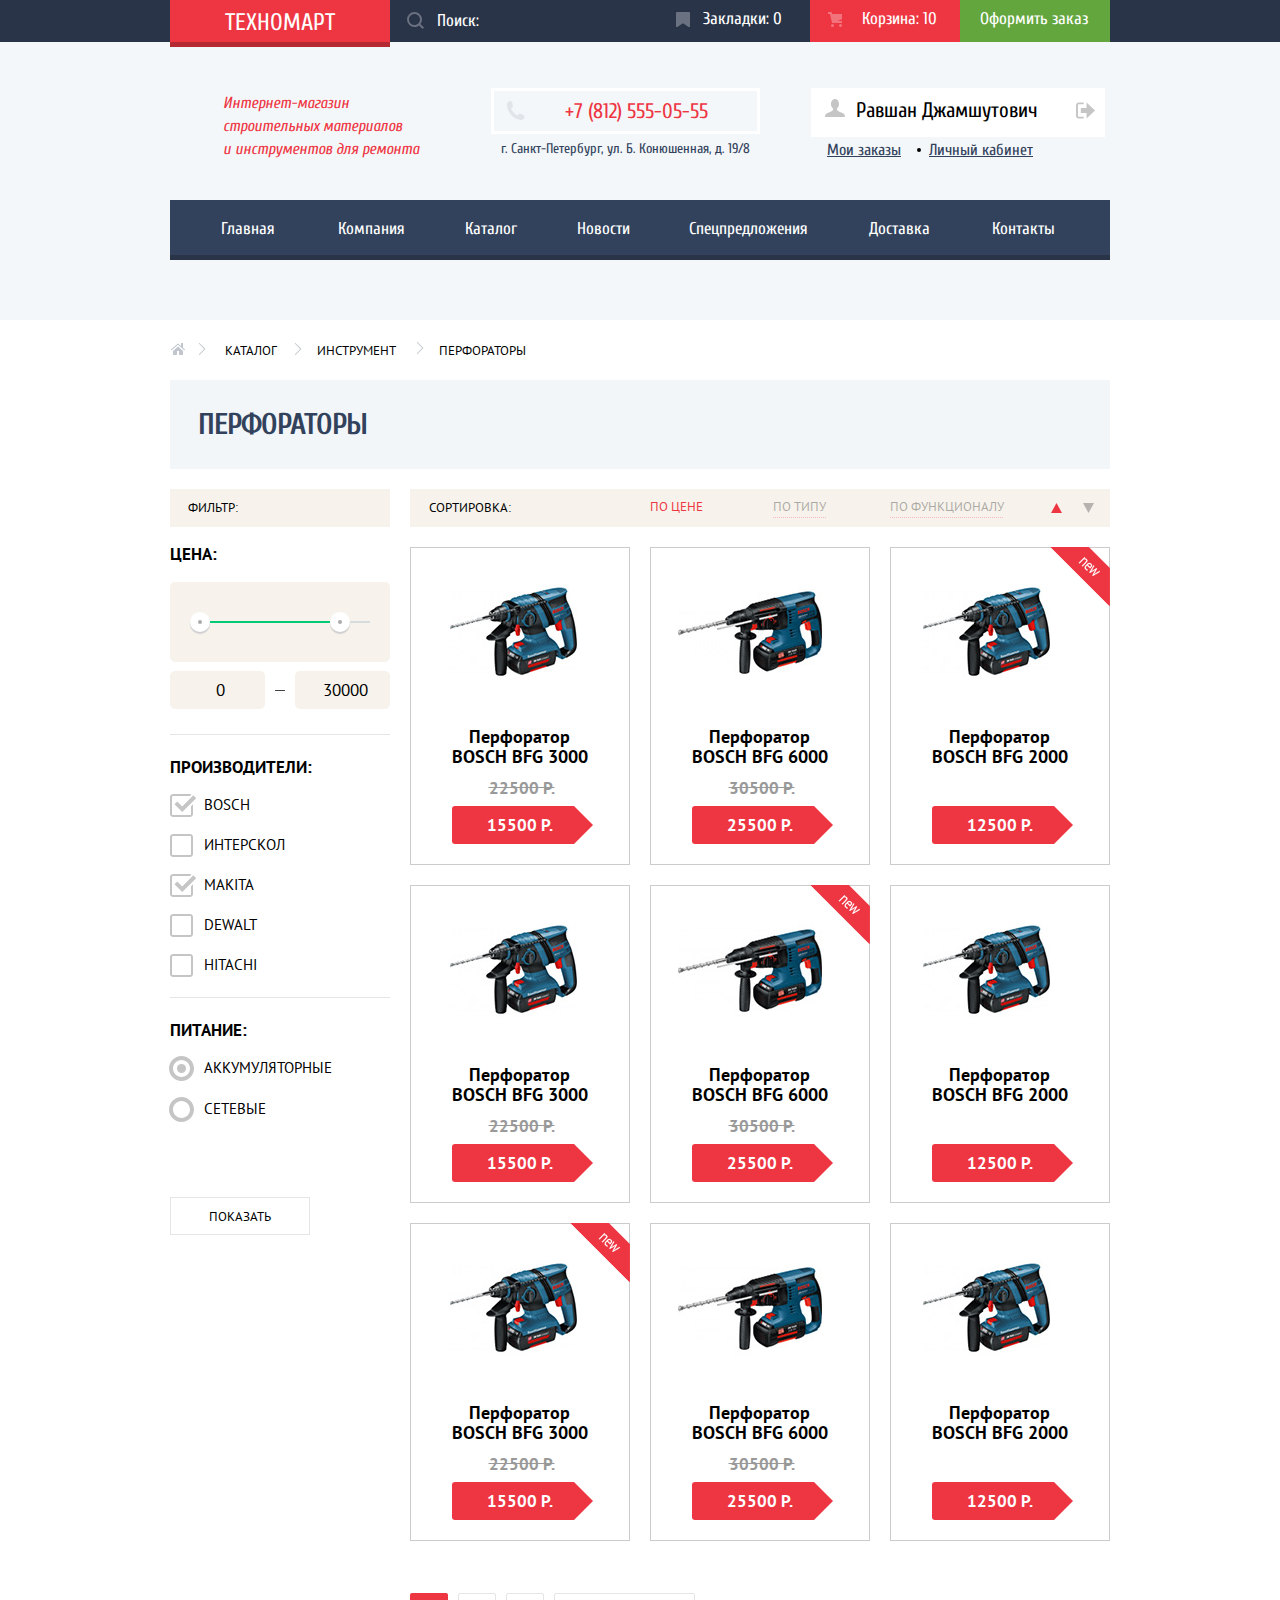
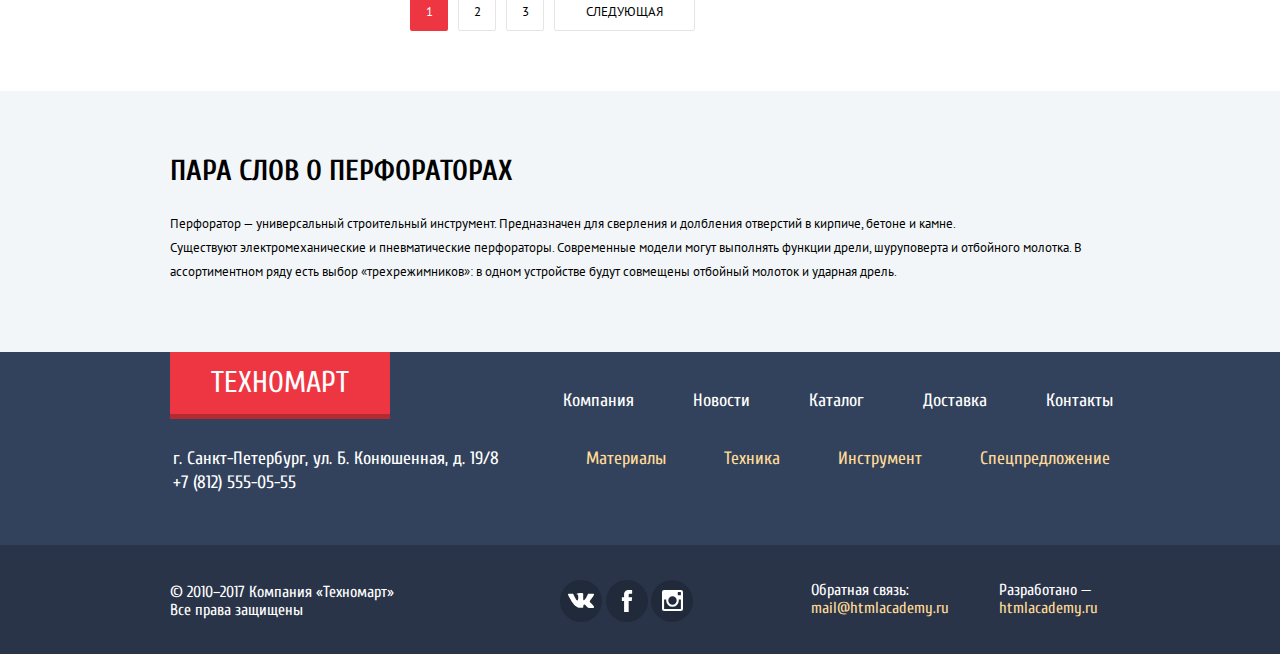
==== commit f5ad60f4: "Исправлена тень на переключателе на втором слайдере, убран горизонтальный скролл" ====
--- a/catalog.html
+++ b/catalog.html
@@ -3,6 +3,7 @@
 <head>
   <meta charset="UTF-8">
   <title>Техномарт.Каталог</title>
+  <meta name="viewport" content="width=device-width">
   <link href="https://fonts.googleapis.com/css?family=Cuprum:400,400i,700&amp;subset=cyrillic" rel="stylesheet">
   <link href="https://fonts.googleapis.com/css?family=PT+Sans:400,700&amp;subset=cyrillic" rel="stylesheet">
   <link href="./css/style.css" rel="stylesheet">
--- a/css/style.css
+++ b/css/style.css
@@ -1,5 +1,6 @@
 body {
   margin: 0;
+  padding: 0;
 
   font-family: "Cuprum", Arial, sans-serif;
   font-size: 13px;
@@ -15,7 +16,7 @@
 }
 
 img {
-  width: 100%;
+  max-width: 100%;
   height: auto;
 }
 
@@ -32,6 +33,8 @@
 
   white-space: nowrap;
 
+  -webkit-clip-path: inset(100%);
+
   clip-path: inset(100%);
   clip: rect(0 0 0 0);
   overflow: hidden;
@@ -50,44 +53,69 @@
 }
 
 .main-header {
+  width: 100%;
   background-color: #f4f7f9;
 }
 
 .top-container {
+  width: 100%;
   background-color: #293449;
 }
 
-.top-container .container {
-  display: flex;
-}
-
 .container {
+  width: 940px;
+  margin: 0 auto;
+  padding: 0 10px;
+
   font-size: 17px;
   line-height: 18px;
   font-weight: normal;
   color: white;
 }
 
+.top-container .container {
+  display: -webkit-box;
+  display: -ms-flexbox;
+  display: flex;
+}
+
 .logo {
+  width: 109px;
   padding: 11px 56px 7px 55px;
+
   font-size: 24px;
   line-height: 24px;
   color: #ffffff;
   text-transform: uppercase;
+
   background-color: #ee3643;
+  -webkit-box-shadow: 0 5px 0 rgba(181, 41, 51, 1);
   box-shadow: 0 5px 0 rgba(181, 41, 51, 1);
 }
 
-.site-search {
-  padding-top: 12px;
-  padding-left: 47px;
-  padding-bottom: 12px;
-
-  width: 269px;
-  height: 42px;
-
+.site-search,
+.bookmarks,
+.cart,
+.order {
+  font-family: "Cuprum", Arial, sans-serif;
   font-size: 17px;
   line-height: 18px;
+  font-weight: normal;
+  color: white;
+}
+
+.search {
+  position: relative;
+  width: 269px;
+}
+
+.site-search {
+  display: inline-block;
+  width: 269px;
+  height: 40px;
+  padding-left: 47px;
+  vertical-align: middle;
+
   color: black;
 
   background: #293449;
@@ -97,7 +125,6 @@
 .site-search::-moz-placeholder {
   font-family: "Cuprum", Arial, sans-serif;
   font-size: 17px;
-  line-height: 18px;
   color: white;
   opacity: 1;
 }
@@ -123,37 +150,26 @@
   color: white;
 }
 
-/*.site-search::placeholder {*/
-  /*font-family: "Cuprum", Arial, sans-serif;*/
-  /*font-size: 17px;*/
-  /*line-height: 18px;*/
-  /*color: white;*/
-  /*padding: 12px 180px 12px 47px;*/
-/*}*/
-
-.search {
-  position: relative;
-}
-
 .site-search + label::before {
   content: "";
+
   position: absolute;
   top: 12px;
   left: 17px;
+
   width: 17px;
   height: 17px;
 
   background: url("../img/icon-search.svg") no-repeat 0 0;
   opacity: 0.3;
 }
-
-
 
 .bookmarks,
 .cart {
   position: relative;
-  max-width: 150px;
+
   color: #ffffff;
+
   background-color: #293449;
 }
 
@@ -167,6 +183,7 @@
 
 .inner-page .cart {
   padding: 10px 23px 10px 52px;
+
   background-color: #ee3643;
 }
 
@@ -206,7 +223,9 @@
 
 .order {
   padding: 12px 22px 12px 20px;
+
   color: #ffffff;
+
   background-color: #63a63e;
 }
 
@@ -230,8 +249,8 @@
 
 .bookmarks:hover::before,
 .cart:hover::before {
+  background-color: #212a3a;
   opacity: 1;
-  background-color: #212a3a;
 }
 
 .order:hover {
@@ -245,6 +264,7 @@
 .bookmarks:active,
 .cart:active {
   color: rgba(255, 255, 255, 0.6);
+
   background-color: #161d29;
 }
 
@@ -255,31 +275,38 @@
 
 .order:active {
   color: rgba(255, 255, 255, 0.5);
+
   background-color: #518534;
 }
 
 .site-search:focus {
   padding-left: 49px;
+
   background-color: white;
+
   outline: none;
 }
 
-.site-search:focus + label::before{
+.site-search:focus + label::before {
   background-image: url("../img/icon-search-focus.svg");
 }
 
 .middle-container {
-  display: flex;
-}
+  display: -webkit-box;
+  display: -ms-flexbox;
+  display: flex;
+}
+
 h1 {
-  margin: 50px 71px 39px 53px;
-  padding: 0;
-  width: 197px;
+  width: 201px;
+  margin: 50px 67px 39px 53px;
+  padding: 0;
 
   font-size: 16px;
   line-height: 23px;
   color: #ee3643;
   font-style: italic;
+  font-weight: normal;
 
   background-color: #f4f7f9
 }
@@ -289,10 +316,10 @@
 }
 
 .contact-info a {
+  position: relative;
+
   display: block;
-  position: relative;
-
-  padding: 10px 50px 9px 71px;
+  padding: 10px 49px 9px 71px;
 
   font-size: 21px;
   line-height: 21px;
@@ -317,9 +344,10 @@
 
   opacity: 0.3;
 }
+
 .contact-info address {
-  margin-left: -4px;
   margin-top: 3px;
+
   font-size: 14px;
   line-height: 24px;
   color: #32425c;
@@ -333,18 +361,24 @@
 .site-navigation {
   margin: 0;
   padding: 0;
+
   list-style: none;
 }
 
 .user-navigation {
+  display: -webkit-box;
+  display: -ms-flexbox;
+  display: flex;
+  -ms-flex-pack: distribute;
+  justify-content: space-around;
+  -ms-flex-wrap: wrap;
+  flex-wrap: wrap;
   padding: 46px 0 66px 0;
-  display: flex;
-  justify-content: space-around;
-  flex-wrap: wrap;
 }
 
 .user-navigation a {
   display: block;
+
   font-size: 21px;
   line-height: 21px;
   color: #000000;
@@ -353,10 +387,10 @@
 }
 
 .user-navigation .login-link {
-  /*max-width: 46px;*/
   margin-right: 10px;
   padding: 12px 25px 12px 16px;
 }
+
 .login-link .log-in {
   margin-left: 5px;
 }
@@ -365,46 +399,66 @@
   max-width: 100px;
   padding: 13px 25px 11px 25px;
 }
+
 .inner-page .contact-info {
   margin-right: 51px;
 }
-.authorized-user-navigation{
+
+.authorized-user-navigation {
+  display: -webkit-box;
+  display: -ms-flexbox;
+  display: flex;
+  -webkit-box-orient: vertical;
+  -webkit-box-direction: normal;
+  -ms-flex-direction: column;
+  flex-direction: column;
   padding: 46px 0 30px 0;
-  display: flex;
-  flex-direction: column;
 }
 
 .authorized-user-navigation .profile {
+  display: -webkit-box;
+  display: -ms-flexbox;
   display: flex;
   max-width: 299px;
+
   color: #000000;
 
   background-color: #ffffff;
 }
+
 .authorized-user {
   padding: 11px 37px 10px 14px;
+
   font-family: "Cuprum", Arial, sans-serif;
   font-size: 21px;
   line-height: 21px;
-
   color: #000000;
+
   background-color: #ffffff;
 }
+
 .user-name {
   padding-left: 6px;
 }
+
 .log-out {
   width: 20px;
   padding: 14px 10px 14px 0;
+
   background-color: #ffffff;
 }
 
 .authorized-user-menu {
+  display: -webkit-box;
+  display: -ms-flexbox;
+  display: flex;
+  -webkit-box-pack: justify;
+  -ms-flex-pack: justify;
+  justify-content: space-between;
   margin: 4px 72px 0 16px;
   padding: 0;
+
   list-style: none;
-  display: flex;
-  justify-content: space-between;
 }
 
 .authorized-user-menu a {
@@ -413,11 +467,14 @@
   line-height: 18px;
   color: #32425c;
   text-decoration: underline;
+
   background-color: #f4f7f9;
 }
-.my-orders{
+
+.my-orders {
   position: relative;
 }
+
 .my-orders::after {
   content: "";
   position: absolute;
@@ -444,7 +501,7 @@
 .authorized-user:hover path,
 .authorized-user:focus path,
 .log-out:hover path,
-.log-out:focus path{
+.log-out:focus path {
   fill: #32425c;
 }
 
@@ -453,6 +510,7 @@
 .your-account:hover,
 .your-account:focus {
   color: #ee3643;
+  -webkit-text-decoration-color: #ee3643;
   text-decoration-color: #ee3643;
 }
 
@@ -462,72 +520,77 @@
 }
 
 .authorized-user:active path,
-.log-out:active path{
+.log-out:active path {
   fill: #c5c5c5;
 }
 
 .my-orders:active,
 .your-account:active {
+  color: #32425c;
+  -webkit-text-decoration-color: #32425c;
+  text-decoration-color: #32425c;
+
   opacity: 0.3;
-  color: #32425c;
-  text-decoration-color: #32425c;
-}
-
-.user-name:active{
+}
+
+.user-name:active {
   color: #000000;
+
   opacity: 0.3;
 }
 
 .site-navigation {
-  display: flex;
+  display: -webkit-box;
+  display: -ms-flexbox;
+  display: flex;
+  -ms-flex-wrap: wrap;
   flex-wrap: wrap;
-  align-items: center;
+  max-width: 940px;
   margin-bottom: 60px;
-  /*padding: 20px 55px 22px 52px;*/
-  width: 940px;
-  /*height: 60px;*/
 
   background-color: #32425c;
+  -webkit-box-shadow: inset 0 -5px 0 rgba(41, 52, 73, 1);
   box-shadow: inset 0 -5px 0 rgba(41, 52, 73, 1);
 }
 
 .site-navigation a {
-  display: block;
+  display: inline-block;
   padding-top: 20px;
   padding-bottom: 23px;
-  text-align: center;
+
   font-size: 17px;
   line-height: 17px;
   color: #ffffff;
   vertical-align: middle;
 }
 
-.site-navigation > li:first-child a{
-  padding-left: 52px;
+.site-navigation > li:first-child a {
+  padding-left: 51px;
   padding-right: 32px;
 }
 
-.site-navigation > li:nth-child(2) a{
+.site-navigation > li:nth-child(2) a {
   padding-left: 31px;
   padding-right: 31px;
 }
+
 .site-navigation > li:nth-child(3) a,
-.site-navigation > li:nth-child(4) a{
+.site-navigation > li:nth-child(4) a {
   padding-left: 29px;
   padding-right: 31px;
 }
 
-.site-navigation > li:nth-child(5) a{
+.site-navigation > li:nth-child(5) a {
   padding-left: 28px;
   padding-right: 31px;
 }
 
-.site-navigation > li:nth-child(6) a{
+.site-navigation > li:nth-child(6) a {
   padding-left: 30px;
   padding-right: 31px;
 }
 
-.site-navigation > li:last-child a{
+.site-navigation > li:last-child a {
   padding-left: 31px;
   padding-right: 54px;
 }
@@ -543,8 +606,13 @@
 }
 
 .breadcrumbs {
-  display: flex;
+  display: -webkit-box;
+  display: -ms-flexbox;
+  display: flex;
+  -webkit-box-pack: start;
+  -ms-flex-pack: start;
   justify-content: flex-start;
+  -ms-flex-wrap: wrap;
   flex-wrap: wrap;
   margin: 0 0 20px;
   padding: 0;
@@ -561,7 +629,9 @@
 .breadcrumbs a,
 .breadcrumbs-current {
   position: relative;
+
   padding-right: 40px;
+
   font-family: "PT Sans", Arial, sans-serif;
   font-size: 13px;
   line-height: 1.384;
@@ -583,7 +653,7 @@
   background: url("../img/icon-right-small.svg") no-repeat 0 0;
 }
 
-.breadcrumbs .main-page::after{
+.breadcrumbs .main-page::after {
   top: 1px;
   left: 28px;
 }
@@ -594,25 +664,29 @@
 }
 
 .breadcrumbs li:last-child {
+  margin-right: 0;
   padding-left: 3px;
-  margin-right: 0;
 }
 
 .container .page-title {
   display: block;
   padding: 30px 742px 29px 28px;
   margin: 0 0 20px;
+
   font-size: 30px;
   line-height: 30px;
   letter-spacing: -1px;
   color: #32425c;
-  /*-webkit-font-kerning: normal;*/
 
   background-color: #f2f6f8;
 }
 
 .catalog-columns {
-  display: flex;
+  display: -webkit-box;
+  display: -ms-flexbox;
+  display: flex;
+  -webkit-box-pack: justify;
+  -ms-flex-pack: justify;
   justify-content: space-between;
 }
 
@@ -688,6 +762,7 @@
 
   border: 8px solid #ffffff;
   background-color: #ababab;
+  -webkit-box-shadow: 0 2px 1px 0 #cfcfcf;
   box-shadow: 0 2px 1px 0 #cfcfcf;
   border-radius: 50%;
   cursor: pointer;
@@ -713,12 +788,14 @@
   color: #444444;
   font-family: "PT Sans", Arial, sans-serif;
   text-align: center;
+  vertical-align: middle;
+
 }
 
 .price-controls input {
   width: 75px;
+  margin: 0;
   padding: 10px 7px 10px 13px;
-  margin: 0;
 
   font-size: 17px;
   line-height: 18px;
@@ -745,7 +822,7 @@
   background-color: #444444;
 }
 
-.filter fieldset:nth-child(2){
+.filter fieldset:nth-child(2) {
   border: none;
   padding: 0 0 2px;
   margin: 0 0 17px;
@@ -789,8 +866,7 @@
   padding-left: 34px;
 }
 
-
-.battery-type .filter-option{
+.battery-type .filter-option {
   margin: 0;
   padding: 0 0 21px 34px;
 
@@ -802,6 +878,9 @@
   display: block;
 
   cursor: pointer;
+  -webkit-user-select: none;
+  -moz-user-select: none;
+  -ms-user-select: none;
   user-select: none;
 }
 
@@ -821,9 +900,7 @@
   content: "";
 
   position: absolute;
-  top: -1px
-
-;
+  top: -1px;
   left: -34px;
 
   width: 27px;
@@ -880,24 +957,28 @@
 
 .filter-input-checkbox:disabled + label::before {
   color: rgba(0, 0, 0, 0.4);
+
   background-image: url("../img/checkbox-off-hover.svg");
   opacity: 0.3;
 }
 
 .filter-input-checkbox:checked:disabled + label:hover::before {
   color: rgba(0, 0, 0, 0.4);
+
   background-image: url("../img/checkbox-on-hover.svg");
   opacity: 0.3;
 }
 
 .filter-input-radio:checked:disabled + label:hover::before {
   color: rgba(0, 0, 0, 0.4);
+
   background-image: url("../img/radio-on-hover.svg");
   opacity: 0.3;
 }
 
 .filter-input-radio:disabled + label:hover::before {
   color: rgba(0, 0, 0, 0.4);
+
   background-image: url("../img/radio-off-hover.svg");
   opacity: 0.3;
 }
@@ -917,7 +998,6 @@
 
   background-color: #ffffff;
   border: 1px solid #e5e5e5;
-
 }
 
 .filter-input:disabled + label {
@@ -927,50 +1007,68 @@
 }
 
 .sorting {
+  display: -webkit-box;
+  display: -ms-flexbox;
+  display: flex;
+  -webkit-box-pack: start;
+  -ms-flex-pack: start;
+  justify-content: flex-start;
   width: 700px;
-  display: flex;
+
+  background-color: #f7f3ec;
+}
+
+.sorting-title {
+  max-width: 82px;
+  margin: 10px 139px 10px 19px;
+  padding: 0;
+}
+
+.sorting-list {
+  display: -webkit-box;
+  display: -ms-flexbox;
+  display: flex;
+  -webkit-box-pack: start;
+  -ms-flex-pack: start;
   justify-content: flex-start;
-  background-color: #f7f3ec;
-}
-
-.sorting-title {
-  padding: 0;
-  margin: 10px 139px 10px 19px;
-  max-width: 82px;
-}
-
-.sorting-list {
+  -webkit-box-align: center;
+  -ms-flex-align: center;
+  align-items: center;
+  max-width: 400px;
   margin: 0 1px 0 0;
   padding: 0;
-  max-width: 400px;
-  display: flex;
-  justify-content: flex-start;
-  align-items: center;
 
   font-family: "PT Sans", Arial, sans-serif;
   font-size: 13px;
   font-weight: normal;
   line-height: 18px;
+
   list-style: none;
 }
 
 .sorting .sort {
   display: block;
+
   color: black;
 }
 
 .sorting-list .sort {
   padding-bottom: 1px;
+
   border-bottom: 1px dotted #ee3643;
+
   opacity: 0.3;
 }
 
 .sorting-list .current-sort {
   max-width: 52px;
   margin-right: 71px;
+
   color: #ee3643;
+
   border-bottom: none;
-  opacity:1;
+
+  opacity: 1;
 }
 
 .sorting-list .type-sort {
@@ -985,23 +1083,33 @@
 
 .sorting-list .sort:hover {
   color: #000;
-  border-bottom:1px solid #ee3643;
+
+  border-bottom: 1px solid #ee3643;
+
   opacity: 1;
 }
 
 .sorting-list .sort:active {
+  color: #ee3643;
+
   border-bottom: none;
-  color: #ee3643;
+
   opacity: 1;
 }
 
 .order-switch {
+  display: -webkit-box;
+  display: -ms-flexbox;
+  display: flex;
+  -webkit-box-pack: start;
+  -ms-flex-pack: start;
+  justify-content: flex-start;
+  -webkit-box-align: center;
+  -ms-flex-align: center;
+  align-items: center;
+  max-width: 60px;
   margin: 0;
   padding: 0;
-  max-width: 60px;
-  display: flex;
-  justify-content: flex-start;
-  align-items: center;
 
   list-style: none;
 }
@@ -1011,7 +1119,7 @@
   opacity: 0.3;
 }
 
-.current-order path{
+.current-order path {
   opacity: 1;
   fill: #ee3643;
 }
@@ -1036,8 +1144,13 @@
 
 .catalog-list,
 .popular-catalog-list {
-  display: flex;
+  display: -webkit-box;
+  display: -ms-flexbox;
+  display: flex;
+  -ms-flex-wrap: wrap;
   flex-wrap: wrap;
+  -webkit-box-pack: justify;
+  -ms-flex-pack: justify;
   justify-content: space-between;
   margin: 0 0 52px;
   padding: 0;
@@ -1046,10 +1159,12 @@
 }
 
 .catalog-item {
-  padding: 0;
   position: relative;
+
   width: 218px;
   margin-top: 20px;
+  padding: 0;
+
   text-align: center;
 
   background-color: white;
@@ -1058,55 +1173,57 @@
 
 .catalog-item .flag,
 .materials .flag {
-  position:absolute;
-  top:-1px;
-  right:-1px;
-  width:60px;
-  height:60px;
-  text-indent:-1000px;
-  overflow:hidden;
-  z-index:20;
-}
+  position: absolute;
+  top: -1px;
+  right: -1px;
+
+  width: 60px;
+  height: 60px;
+
+  text-indent: -1000px;
+
+  overflow: hidden;
+  z-index: 20;
+}
+
 .catalog-item .flag-new,
 .materials .flag-new {
-  background:url("../img/new flag.png") no-repeat 0 0;
+  background: url("../img/new flag.png") no-repeat 0 0;
 }
 
 .catalog-list li:nth-child(3n+1) > img {
+  width: 127px;
+  height: 112px;
   padding: 28px 53px 34px 39px;
-  width:127px;
-  height:112px;
-}
-
-.catalog-list > li:nth-child(3n+2) > img{
-  margin: 21px 47px 0 26px;
+}
+
+.catalog-list > li:nth-child(3n+2) > img {
   width: 144px;
   height: 128px;
-}
+  margin: 21px 47px 0 26px;
+}
+
 .catalog-list > li:nth-child(3n+2) .title-link {
   margin-top: 25px;
 }
 
-.catalog-list > li:nth-child(3n+3) > img{
+.catalog-list > li:nth-child(3n+3) > img {
+  width: 127px;
+  height: 112px;
   padding: 28px 53px 34px 25px;
-  width:127px;
-  height:112px;
-}
-/*
-.catalog-list .image img{
-  max-width:100%;
-}*/
+}
 
 .catalog-item:hover {
+  -webkit-box-shadow: 0 0 10px rgba(0, 0, 0, 0.3);
   box-shadow: 0 0 10px rgba(0, 0, 0, 0.3);
 }
 
 .catalog-item h3 {
-  padding: 0;
   margin: 0;
-}
-
-.title-link{
+  padding: 0;
+}
+
+.title-link {
   display: inline-block;
   padding: 1px 30px 12px 29px;
 
@@ -1116,109 +1233,129 @@
   font-family: "PT Sans", Arial, sans-serif;
   font-weight: bold;
   text-align: center;
+  vertical-align: middle;
 }
 
 .catalog-item-price,
 .no-sale-item-price {
-  display: flex;
+  display: -webkit-box;
+  display: -ms-flexbox;
+  display: flex;
+  -webkit-box-orient: vertical;
+  -webkit-box-direction: normal;
+  -ms-flex-direction: column;
   flex-direction: column;
-  margin:0;
-  padding: 0;
+  margin: 0;
+  padding: 0;
+
   font-family: "PT Sans", Arial, sans-serif;
   font-size: 17px;
   line-height: 18px;
 }
 
 .no-sale-item-price,
-.inner-page .no-sale-item-price{
+.inner-page .no-sale-item-price {
   margin-top: 27px;
 }
 
 .catalog-item-price .old-price {
   padding: 0 74px 9px 77px;
+
+  font-family: "PT Sans", Arial, sans-serif;
   font-size: 17px;
   line-height: 18px;
   text-decoration: line-through;
   color: #999999;
-  font-family: "PT Sans", Arial, sans-serif;
   font-weight: bold;
   text-align: center;
 }
 
 .catalog-item-price .current-price,
-.no-sale-item-price .current-price{
-  position:relative;
-  width:80px;
+.no-sale-item-price .current-price {
+  position: relative;
+
+  width: 80px;
   margin: 0 auto 20px;
-  padding:10px 28px;
+  padding: 10px 28px;
+
+  font-family: "PT Sans", Arial, sans-serif;
   font-size: 17px;
   line-height: 18px;
   color: #ffffff;
-  font-family: "PT Sans", Arial, sans-serif;
   font-weight: bold;
   text-align: center;
-  background:#ee3643;
-  border-radius:3px;
+
+  background: #ee3643;
+  border-radius: 3px;
 }
 
 .catalog-item .current-price:after,
-.no-sale-item-price .current-price:after{
-  content:"";
-  position:absolute;
-  top:0;
-  right:-24px;
-  width:0;
-  height:0;
-  border:19px solid white;
-  border-left-color:#ee3643;
+.no-sale-item-price .current-price:after {
+  content: "";
+
+  position: absolute;
+  top: 0;
+  right: -24px;
+
+  width: 0;
+  height: 0;
+
+  border: 19px solid white;
+  border-left-color: #ee3643;
 }
 
 .catalog-item .actions {
-  position:absolute;
-  top:0;
-  left:0;
-  width:218px;
-  height:88px;
-  padding:40px 0;
+  position: absolute;
+  top: 0;
+  left: 0;
+
+  width: 218px;
+  height: 88px;
+  padding: 40px 0;
 
   font-size: 14px;
   line-height: 18px;
   text-transform: uppercase;
 
-  background-color:rgba(255,255,255,0.9);
-  z-index:10;
+  background-color: rgba(255, 255, 255, 0.9);
+
+  z-index: 10;
 }
 
 .catalog-item .actions .buy,
-.catalog-item .actions .to-bookmarks{
-  display:block;
-  width:129px;
+.catalog-item .actions .to-bookmarks {
+  display: block;
+  width: 129px;
   margin: 0 auto 7px;
-  padding:7px 0;
-  border:3px solid #63a63e;
-  border-bottom-color:#367315;
-  background-color:#63a63e;
-  color:white;
-  font-size:14px;
-  font-weight:normal;
-  font-family:"Cuprum", Arial, sans-serif;
-  line-height:18px;
-  text-decoration:none;
-  text-transform:uppercase;
-  border-radius:3px;
-}
-
-.catalog-item .actions .to-bookmarks{
-  color:#32425c;
-  background:white;
-  border-bottom-color:#63a63e;
-}
-
-.catalog-item .actions{
-  display:none;
-}
-.catalog-item:hover .actions{
-  display:block;
+  padding: 7px 0;
+
+  font-family: "Cuprum", Arial, sans-serif;
+  font-size: 14px;
+  font-weight: normal;
+  line-height: 18px;
+  color: white;
+  text-decoration: none;
+  text-transform: uppercase;
+
+  border: 3px solid #63a63e;
+  border-bottom-color: #367315;
+  background-color: #63a63e;
+  border-radius: 3px;
+}
+
+.catalog-item .actions .to-bookmarks {
+  color: #32425c;
+
+  background: white;
+  border-bottom-color: #63a63e;
+}
+
+.catalog-item .actions {
+  display: none;
+}
+
+.catalog-item:hover .actions {
+  display: block;
 }
 
 .actions a:first-child:hover,
@@ -1240,6 +1377,8 @@
 }
 
 .pagination-list {
+  display: -webkit-box;
+  display: -ms-flexbox;
   display: flex;
   margin: 0 0 60px;
   padding: 0;
@@ -1251,6 +1390,7 @@
   display: block;
   margin-right: 10px;
   padding: 9px 14px 9px 15px;
+
   font-family: "PT Sans", Arial, sans-serif;
   font-size: 13px;
   text-transform: uppercase;
@@ -1262,7 +1402,7 @@
   border-radius: 2px;
 }
 
-.pagination-item:nth-child(1) a{
+.pagination-item:nth-child(1) a {
   padding: 10px 15px 10px 16px;
 }
 
@@ -1296,23 +1436,24 @@
   border: none;
 }
 
-.about-perforator{
-  width: 100%;
+.about-perforator {
+  max-width: 100%;
   padding-top: 39px;
   padding-bottom: 68px;
+
   background-color: #f2f6f8;
 }
 
 .about-perforator h2 {
   margin: 0;
   padding: 26px 0 0;
+
   font-family: "Cuprum", Arial, sans-serif;
   font-size: 29px;
   line-height: 30px;
   color: black;
 
   background-color: #f2f6f8;
-
 }
 
 .perforator-text {
@@ -1323,6 +1464,7 @@
 .text-part2 {
   margin: 0;
   padding: 0;
+
   font-family: "PT Sans", Arial, sans-serif;
   font-size: 13px;
   line-height: 24px;
@@ -1332,19 +1474,21 @@
 }
 
 .additional-info {
-  display: flex;
+  display: -webkit-box;
+  display: -ms-flexbox;
+  display: flex;
+  -webkit-box-pack: justify;
+  -ms-flex-pack: justify;
   justify-content: space-between;
   margin-bottom: 86px;
 }
 
 .about-us {
   width: 519px;
-  /*height: 368px;*/
 }
 
 .contacts {
   width: 300px;
-  /*height: 368px;*/
 }
 
 .services-title,
@@ -1372,18 +1516,20 @@
   background-color: #ffffff;
 }
 
-.about-us .comany-text {
+.about-us .company-text {
   margin-bottom: 26px;
 }
 
 .about-us .transportation {
-  margin-bottom: 20px;
+  margin: 0;
+  padding: 0;
 }
 
 .about-us ul {
   display: block;
   padding: 0;
-  margin: 0 0 36px;
+  margin: 20px 0 36px;
+
   font-family: "Cuprum", Arial, sans-serif;
   font-size: 18px;
   line-height: 20px;
@@ -1391,11 +1537,13 @@
   color: #000000;
 
   background-color: #ffffff;
+
   list-style: none;
 }
 
 .about-us li {
   position: relative;
+
   padding-left: 36px;
   margin-bottom: 20px;
 }
@@ -1413,15 +1561,18 @@
   background-color: #ee3643;
 }
 
-
 .about-us .button {
+  display: inline-block;
+
+  padding: 11px 40px 9px 41px;
+
   font-size: 14px;
-  display: inline-block;
-  padding: 11px 40px 9px 41px;
+  vertical-align: middle;
+
   border-radius: 2px;
 }
 
-.product-receipt{
+.product-receipt {
   margin: 0 114px 31px 0;
   padding: 0;
 }
@@ -1429,26 +1580,39 @@
 .contacts .map {
   display: block;
   margin-bottom: 41px;
+
   line-height: 0;
 }
 
 .contacts .letter-link {
-
-  font-size: 14px;
   display: block;
   padding: 10px 59px 10px 64px;
+
+  font-size: 14px;
+
   border-radius: 2px;
 }
 
 .main-footer {
-  display: flex;
+  display: -webkit-box;
+  display: -ms-flexbox;
+  display: flex;
+  -webkit-box-orient: vertical;
+  -webkit-box-direction: normal;
+  -ms-flex-direction: column;
   flex-direction: column;
 
-  background-image: linear-gradient(#32425c 65%, #293449 35%);
+  background-image: -webkit-gradient(linear, left top, left bottom, color-stop(64%, #32425c), color-stop(36%, #293449));
+
+  background-image: linear-gradient(#32425c 64%, #293449 36%);
 }
 
 .main-footer .container {
-  display: flex;
+  display: -webkit-box;
+  display: -ms-flexbox;
+  display: flex;
+  -webkit-box-pack: justify;
+  -ms-flex-pack: justify;
   justify-content: space-between;
 }
 
@@ -1457,11 +1621,9 @@
 }
 
 .footer-logo {
+  width: 220px;
   margin-right: 173px;
   padding: 16px 41px;
-
-  width: 220px;
-  /*height: 68px;*/
 
   font-family: "Cuprum", Arial, sans-serif;
   font-size: 30px;
@@ -1470,23 +1632,28 @@
   color: #ffffff;
 
   background-color: #ee3643;
+  -webkit-box-shadow: 0 5px 0 rgba(181, 41, 51, 1);
   box-shadow: 0 5px 0 rgba(181, 41, 51, 1);
 }
 
 .footer-site-navigation,
 .catalog-navigation {
-  display: flex;
+  display: -webkit-box;
+  display: -ms-flexbox;
+  display: flex;
+  -webkit-box-pack: justify;
+  -ms-flex-pack: justify;
   justify-content: space-between;
+  margin: 0;
+  padding: 0;
 
   list-style: none;
-  margin: 0;
-  padding: 0;
 }
 
 .footer-site-navigation {
+  width: 550px;
   margin-top: 37px;
   margin-right: 3px;
-  width: 550px;
 }
 
 .footer-site-navigation a,
@@ -1509,7 +1676,6 @@
   padding-left: 3px;
 }
 
-
 .catalog-navigation {
   width: 540px;
   padding-top: 2px;
@@ -1528,10 +1694,14 @@
 }
 
 .main-footer .container:nth-child(3) {
+  -webkit-box-pack: start;
+  -ms-flex-pack: start;
   justify-content: flex-start;
+  -webkit-box-align: center;
+  -ms-flex-align: center;
   align-items: center;
-  margin-bottom: -4px;
-}
+}
+
 .company-copyright {
   width: 227px;
   margin-top: 35px;
@@ -1540,27 +1710,37 @@
 }
 
 .footer-social {
-  display: flex;
+  display: -webkit-box;
+  display: -ms-flexbox;
+  display: flex;
+  -ms-flex-wrap: wrap;
   flex-wrap: wrap;
+  -webkit-box-pack: justify;
+  -ms-flex-pack: justify;
   justify-content: space-between;
-
   width: 133px;
   margin: 0 118px 0 83px;
   padding: 0;
 
   text-align: center;
+
   list-style: none;
 }
 
 .social-button {
-  display: flex;
+  display: -webkit-box;
+  display: -ms-flexbox;
+  display: flex;
+  -webkit-box-align: center;
+  -ms-flex-align: center;
   align-items: center;
+  -webkit-box-pack: center;
+  -ms-flex-pack: center;
   justify-content: center;
-
   width: 42px;
   height: 42px;
+
   border-radius: 50%;
-
   background-color: #212a3a;
 }
 
@@ -1572,35 +1752,15 @@
 .feedback {
   width: 135px;
   margin-bottom: 19px;
-  /*height: 40px;*/
 }
 
 .site-copyright {
+  width: 96px;
   margin-right: 15px;
   margin-bottom: 19px;
   margin-left: 53px;
-
-
-  width: 96px;
-  /*height: 42px;*/
-}
-
-/*
-.footer-social {
-  display: flex;
-  text-align: center;
-  width: 133px;
-}
-
-.social-button {
-  color: #ffffff;
-}
-
-.footer-social a:hover,
-.footer-social a:focus {
-  background-color: #ee3643;
-}
-*/
+}
+
 .feedback a,
 .site-copyright a {
   color: #ffda96;
@@ -1630,8 +1790,14 @@
 
 .main-header {
   margin-bottom: 59px;
-  display: flex;
+  display: -webkit-box;
+  display: -ms-flexbox;
+  display: flex;
+  -webkit-box-orient: vertical;
+  -webkit-box-direction: normal;
+  -ms-flex-direction: column;
   flex-direction: column;
+  -ms-flex-line-pack: start;
   align-content: flex-start;
 }
 
@@ -1640,62 +1806,30 @@
 }
 
 .top-container {
-  width: 100%;
+  max-width: 100%;
   height: 42px;
-  /*margin-bottom: 46px;*/
-}
-
-.container {
-  width: 940px;
-  margin: 0 auto;
-  padding: 0 10px;
-}
-
-/*
-
-.top-container a,
-.middle-container a,
-.site-navigation a {
-  display: block;
-  color: #ffffff;
-}
-*/
-/*
-.sorting {
-  width: 700px;
-  display: flex;
-  justify-content: flex-start;
-}
-
-.sorting h3 {
-  width: 82px;
-}
-
-.sorting-list {
-  width: 350px;
-  display: flex;
-  justify-content: flex-start;
-}
-
-.order-switch {
-  width: 60px;
-  display: flex;
-  justify-content: flex-start;
-}
-*/
+}
 
 .promotional-unit {
   position: relative;
+
+  display: -webkit-box;
+  display: -ms-flexbox;
+  display: flex;
+  -ms-flex-wrap: wrap;
+  flex-wrap: wrap;
   max-width: 940px;
-  margin-bottom: 53px;
-  display: flex;
-  flex-wrap: wrap;
-  justify-content: space-between;
-}
-
-.promotional-unit div {
+  margin-bottom: 51px;
+}
+
+.promotional-unit .block {
   width: 300px;
   height: 123px;
+  margin-right: 20px;
+}
+
+.promotional-unit .equipment {
+  margin-right: 0;
 }
 
 .sale,
@@ -1708,14 +1842,14 @@
   top: 143px;
 }
 
-.delivery{
+.delivery {
   top: 286px;
 }
 
 .promotional-unit .block-title {
   margin: 22px 0 0 23px;
   padding: 0;
-  
+
   font-family: "Cuprum", Arial, sans-serif;
   font-size: 24px;
   line-height: 30px;
@@ -1724,42 +1858,48 @@
 
 .promotional-unit .promo-button {
   display: inline-block;
+  width: 135px;
   margin-left: 25px;
   margin-top: 11px;
-  width: 135px;
+  padding-top: 10px;
+  padding-bottom: 10px;
+
   font-family: "Cuprum", Arial, sans-serif;
   font-size: 14px;
   line-height: 18px;
   color: #ffffff;
   text-align: center;
-  padding-top: 10px;
-  padding-bottom: 10px;
-  background-color: rgba(0,0,0,0.1);
+  vertical-align: middle;
+
+  background-color: rgba(0, 0, 0, 0.1);
   border-radius: 2px;
 }
 
 .promo-button:hover,
 .promo-button:focus {
-  background-color: rgba(0,0,0,0.2);
+  background-color: rgba(0, 0, 0, 0.2);
 }
 
 .promo-button:active {
-  background-color: rgba(0,0,0,0.3);
+  background-color: rgba(0, 0, 0, 0.3);
 }
 
 .materials .flag {
-  position:absolute;
+  position: absolute;
   top: 0;
   right: 640px;
-  width:60px;
-  height:60px;
-  text-indent:-1000px;
-  overflow:hidden;
-  z-index:20;
+
+  width: 60px;
+  height: 60px;
+
+  text-indent: -1000px;
+
+  overflow: hidden;
+  z-index: 20;
 }
 
 .materials .flag-new {
-  background:url("../img/new flag.png") no-repeat 0 0;
+  background: url("../img/new flag.png") no-repeat 0 0;
 }
 
 .materials {
@@ -1931,7 +2071,7 @@
   position: relative;
   display: inline-block;
   width: 6px;
-  height:6px;
+  height: 6px;
   margin-right: 10px;
 
   vertical-align: top;
@@ -1980,13 +2120,13 @@
 
 .popular-products {
   max-width: 940px;
-  margin-bottom: -30px;
+  margin-bottom: -31px;
 }
 
 .popular-products-title,
 .brands-title {
   position: relative;
-  color: #32425c;
+
   margin: 0;
   padding-top: 30px;
   padding-bottom: 29px;
@@ -1995,6 +2135,7 @@
   font-family: "Cuprum", Arial, sans-serif;
   font-size: 30px;
   line-height: 30px;
+  color: #32425c;
   font-weight: normal;
   text-transform: uppercase;
 
@@ -2004,17 +2145,21 @@
 .popular-products-link,
 .brands-link {
   position: absolute;
+
   display: block;
+
   font-family: "Cuprum", Arial, sans-serif;
   font-size: 14px;
   line-height: 18px;
   color: #ffffff;
+
   border-radius: 2px;
 }
 
-.popular-products-link{
+.popular-products-link {
   top: 25px;
   left: 663px;
+
   padding: 10px 55px;
 }
 
@@ -2039,7 +2184,7 @@
   padding: 28px 53px 34px 40px;
 }
 
-.popular-catalog-list .image-3{
+.popular-catalog-list .image-3 {
   width: 144px;
   height: 128px;
   padding: 21px 49px 25px 26px;
@@ -2053,7 +2198,7 @@
 
 .brands {
   max-width: 940px;
-  margin-bottom: 85px;
+  margin-bottom: 86px;
 }
 
 .brands-title {
@@ -2063,33 +2208,45 @@
   padding-left: 24px;
 }
 
-.brands-link{
+.brands-link {
   top: 25px;
   left: 663px;
   padding: 10px 70px;
 }
 
-
 .brands-list {
+  display: -webkit-box;
+  display: -ms-flexbox;
+  display: flex;
+  -ms-flex-wrap: wrap;
+  flex-wrap: wrap;
+  -webkit-box-pack: justify;
+  -ms-flex-pack: justify;
+  justify-content: space-between;
   margin: 0;
   padding: 0;
+
   list-style: none;
-
-  display: flex;
-  flex-wrap: wrap;
-  justify-content: space-between;
 }
 
 .brands-list-item {
-  margin-top: 20px;
-}
-
-.manufactureer-link {
-  display: flex;
+  display: -webkit-box;
+  display: -ms-flexbox;
+  display: flex;
+  -webkit-box-orient: vertical;
+  -webkit-box-direction: normal;
+  -ms-flex-direction: column;
+  flex-direction: column;
+  -webkit-box-pack: center;
+  -ms-flex-pack: center;
   justify-content: center;
+  -webkit-box-align: center;
+  -ms-flex-align: center;
   align-items: center;
   min-width: 218px;
   min-height: 143px;
+  margin-top: 20px;
+
   border: 1px solid rgb(234, 234, 234);
 }
 
@@ -2099,27 +2256,17 @@
   height: auto;
 }
 
-.brands-list-item:nth-child(2) > .manufactureer-link > img,
-.brands-list-item:nth-child(3) > .manufactureer-link > img {
-  margin-top:  -8px;
-}
-
 .brands-list-item:nth-child(4) > .manufactureer-link > img {
-  margin-top:  -17px;
-}
-
-.brands-list-item:nth-child(7) > .manufactureer-link > img {
-  margin-top: -6px;
-  margin-left: 1px;
-}
-
-.brands-list-item:nth-child(8) > .manufactureer-link > img {
-  margin-top: -10px;
-  margin-left: 4px;
+  margin-top: -12px;
+}
+
+.brands-list-item:nth-child(5) > .manufactureer-link > img {
+  margin-top: 6px;
+  margin-left: 5px;
 }
 
 .services {
-  width: 100%;
+  max-width: 100%;
   margin-bottom: 78px;
   background-color: #f4f8f9;
 }
@@ -2129,7 +2276,7 @@
   width: 940px;
   min-height: 522px;
   margin: 0 auto;
-  padding: 0;
+  padding: 0 10px;
 }
 
 .services-slider {
@@ -2215,36 +2362,47 @@
   padding: 10px 45px;
   border-radius: 2px;
   margin-bottom: 103px;
+
+  vertical-align: middle;
 }
 
 .services-slider-controls {
   position: absolute;
-  display: flex;
+  display: -webkit-box;
+  display: -ms-flexbox;
+  display: flex;
+  -webkit-box-orient: vertical;
+  -webkit-box-direction: normal;
+  -ms-flex-direction: column;
   flex-direction: column;
 }
 
 .services-slider-controls label {
-  padding: 15px 140px 13px 22px;
+  padding: 15px 140px 15px 22px;
   font-size: 21px;
   line-height: 30px;
   color: #ffffff;
-  font-family: "Cuprum", Arial,sans-serif;
+  font-family: "Cuprum", Arial, sans-serif;
   font-weight: bold;
   background-color: #32425c;
   cursor: pointer;
-  box-shadow: 0 1px 0 rgba(51, 68, 90, 1) ;
-  border-bottom: 2px solid #4d637b;
-}
-
-.services-container::before{
+  -webkit-box-shadow: 0 1px 0 rgba(51, 68, 90, 1);
+  box-shadow: 0 1px 0 rgba(51, 68, 90, 1);
+  border-bottom: 1px solid #4d637b;
+}
+
+.services-slider-controls label:last-child {
+  border-bottom: none;
+}
+
+.services-container::before {
   content: "";
   position: absolute;
   top: 190px;
-  left: 230px;
-  width: 10px;
+  left: 242px;
+  width: 8px;
   height: 279px;
-  background:
-    radial-gradient(ellipse at right, black, grey, transparent, transparent);
+  background: radial-gradient(ellipse at right, black, black, transparent, transparent);
   opacity: 0.25;
   z-index: 40;
 }
@@ -2262,34 +2420,60 @@
   color: #32425c;
   background-color: #ffffff;
   border-bottom: none;
+  -webkit-box-shadow: none;
   box-shadow: none;
 }
 
-
-
 /* Модальные окна*/
+
+@-webkit-keyframes bounce {
+  0% {
+    -webkit-transform: translate(-50%, -2000px);
+    transform: translate(-50%, -2000px);
+  }
+
+  70% {
+    -webkit-transform: translate(-50%, 30px);
+    transform: translate(-50%, 30px);
+  }
+
+  90% {
+    -webkit-transform: translate(-50%, -10px);
+    transform: translate(-50%, -10px);
+  }
+
+  100% {
+    -webkit-transform: translate(-50%, 0);
+    transform: translate(-50%, 0);
+  }
+}
 
 @keyframes bounce {
   0% {
-    transform: translate(-50%,-2000px);
+    -webkit-transform: translate(-50%, -2000px);
+    transform: translate(-50%, -2000px);
   }
 
   70% {
+    -webkit-transform: translate(-50%, 30px);
     transform: translate(-50%, 30px);
   }
 
   90% {
-    transform: translate(-50%,-10px);
+    -webkit-transform: translate(-50%, -10px);
+    transform: translate(-50%, -10px);
   }
 
   100% {
+    -webkit-transform: translate(-50%, 0);
     transform: translate(-50%, 0);
   }
 }
 
-@keyframes shake {
+@-webkit-keyframes shake {
   0%,
   100% {
+    -webkit-transform: translate(-50%, -50%);
     transform: translate(-50%, -50%);
   }
 
@@ -2298,6 +2482,7 @@
   50%,
   70%,
   90% {
+    -webkit-transform: translate(-40%, -50%);
     transform: translate(-40%, -50%);
   }
 
@@ -2305,6 +2490,32 @@
   40%,
   60%,
   80% {
+    -webkit-transform: translate(-60%, -50%);
+    transform: translate(-60%, -50%);
+  }
+}
+
+@keyframes shake {
+  0%,
+  100% {
+    -webkit-transform: translate(-50%, -50%);
+    transform: translate(-50%, -50%);
+  }
+
+  10%,
+  30%,
+  50%,
+  70%,
+  90% {
+    -webkit-transform: translate(-40%, -50%);
+    transform: translate(-40%, -50%);
+  }
+
+  20%,
+  40%,
+  60%,
+  80% {
+    -webkit-transform: translate(-60%, -50%);
     transform: translate(-60%, -50%);
   }
 }
@@ -2312,27 +2523,34 @@
 .modal {
   position: fixed;
   display: none;
+  -webkit-box-shadow: 0 20px 40px rgba(0, 0, 0, 0.7);
   box-shadow: 0 20px 40px rgba(0, 0, 0, 0.7);
 }
 
 .modal-show {
   display: block;
 
+  -webkit-animation: bounce 0.6s;
+
   animation: bounce 0.6s;
 }
 
 .modal-error {
+  -webkit-animation: shake 0.6s;
   animation: shake 0.6s;
 }
 
-.write-us{
+.write-us {
   top: 50%;
   left: 50%;
+  -webkit-transform: translate(-50%, -50%);
   transform: translate(-50%, -50%);
 
   width: 460px;
   padding: 51px 80px 38px 80px;
+  -webkit-box-shadow: 0 20px 40px rgba(0, 0, 0, 0.7);
   box-shadow: 0 20px 40px rgba(0, 0, 0, 0.7);
+  background-image: -webkit-gradient(linear, left top, left bottom, color-stop(1.6%, #ff5357), color-stop(1.6%, #ffffff), color-stop(72.3%, #ffffff), color-stop(26.1%, #f4f4f4));
   background-image: linear-gradient(#ff5357 1.6%, #ffffff 1.6%, #ffffff 72.3%, #f4f4f4 26.1%);
 
 }
@@ -2368,22 +2586,33 @@
 }
 
 .modal-close::before {
+  -webkit-transform: rotate(45deg);
   transform: rotate(45deg);
 }
 
 .modal-close::after {
+  -webkit-transform: rotate(-45deg);
   transform: rotate(-45deg);
 }
 
 .message-form {
-  display: flex;
+  display: -webkit-box;
+  display: -ms-flexbox;
+  display: flex;
+  -ms-flex-wrap: wrap;
   flex-wrap: wrap;
 }
 
 .message-form p {
   margin: 0;
-  display: flex;
+  display: -webkit-box;
+  display: -ms-flexbox;
+  display: flex;
+  -ms-flex-wrap: wrap;
   flex-wrap: wrap;
+  -webkit-box-orient: vertical;
+  -webkit-box-direction: normal;
+  -ms-flex-direction: column;
   flex-direction: column;
 }
 
@@ -2402,6 +2631,7 @@
 .name-field,
 .e-mail-field,
 .message-text-field {
+  -webkit-box-sizing: border-box;
   box-sizing: border-box;
   width: 220px;
   padding: 8px 0 8px 14px;
@@ -2434,14 +2664,10 @@
   margin-top: 19px;
   margin-bottom: 76px;
 }
+
 .message-text-field {
   width: 460px;
-  resize:none;
-}
-
-input[type="text"]::-moz-placeholder,
-input[type="email"]::-moz-placeholder {
-  color: #a9a9a9;
+  resize: none;
 }
 
 input[type="text"]::-webkit-input-placeholder,
@@ -2475,10 +2701,13 @@
 .modal-map {
   top: 50%;
   left: 50%;
+  -webkit-transform: translate(-50%, -50%);
   transform: translate(-50%, -50%);
 
   width: 940px;
   height: 446px;
+
+  -webkit-box-shadow: 0 0 16px rgba(47, 42, 43, 0.5);
 
   box-shadow: 0 0 16px rgba(47, 42, 43, 0.5);
 }
@@ -2486,11 +2715,13 @@
 .modal-cart {
   top: 50%;
   left: 50%;
+  -webkit-transform: translate(-50%, -50%);
   transform: translate(-50%, -50%);
   z-index: 30;
 
   width: 460px;
   padding: 73px 80px 37px 80px;
+  background-image: -webkit-gradient(linear, left top, left bottom, color-stop(2.5%, #ff5357), color-stop(2.5%, #ffffff), color-stop(57.8%, #ffffff), color-stop(39.7%, #f4f4f4));
   background-image: linear-gradient(#ff5357 2.5%, #ffffff 2.5%, #ffffff 57.8%, #f4f4f4 39.7%);
 }
 
@@ -2517,11 +2748,16 @@
 }
 
 .buttons-container {
-  display: flex;
+  display: -webkit-box;
+  display: -ms-flexbox;
+  display: flex;
+  -webkit-box-pack: justify;
+  -ms-flex-pack: justify;
   justify-content: space-between;
   width: 460px;
   margin-top: 105px;
 }
+
 .buttons-container a {
   font-family: "Cuprum", Arial, sans-serif;
   font-size: 14px;
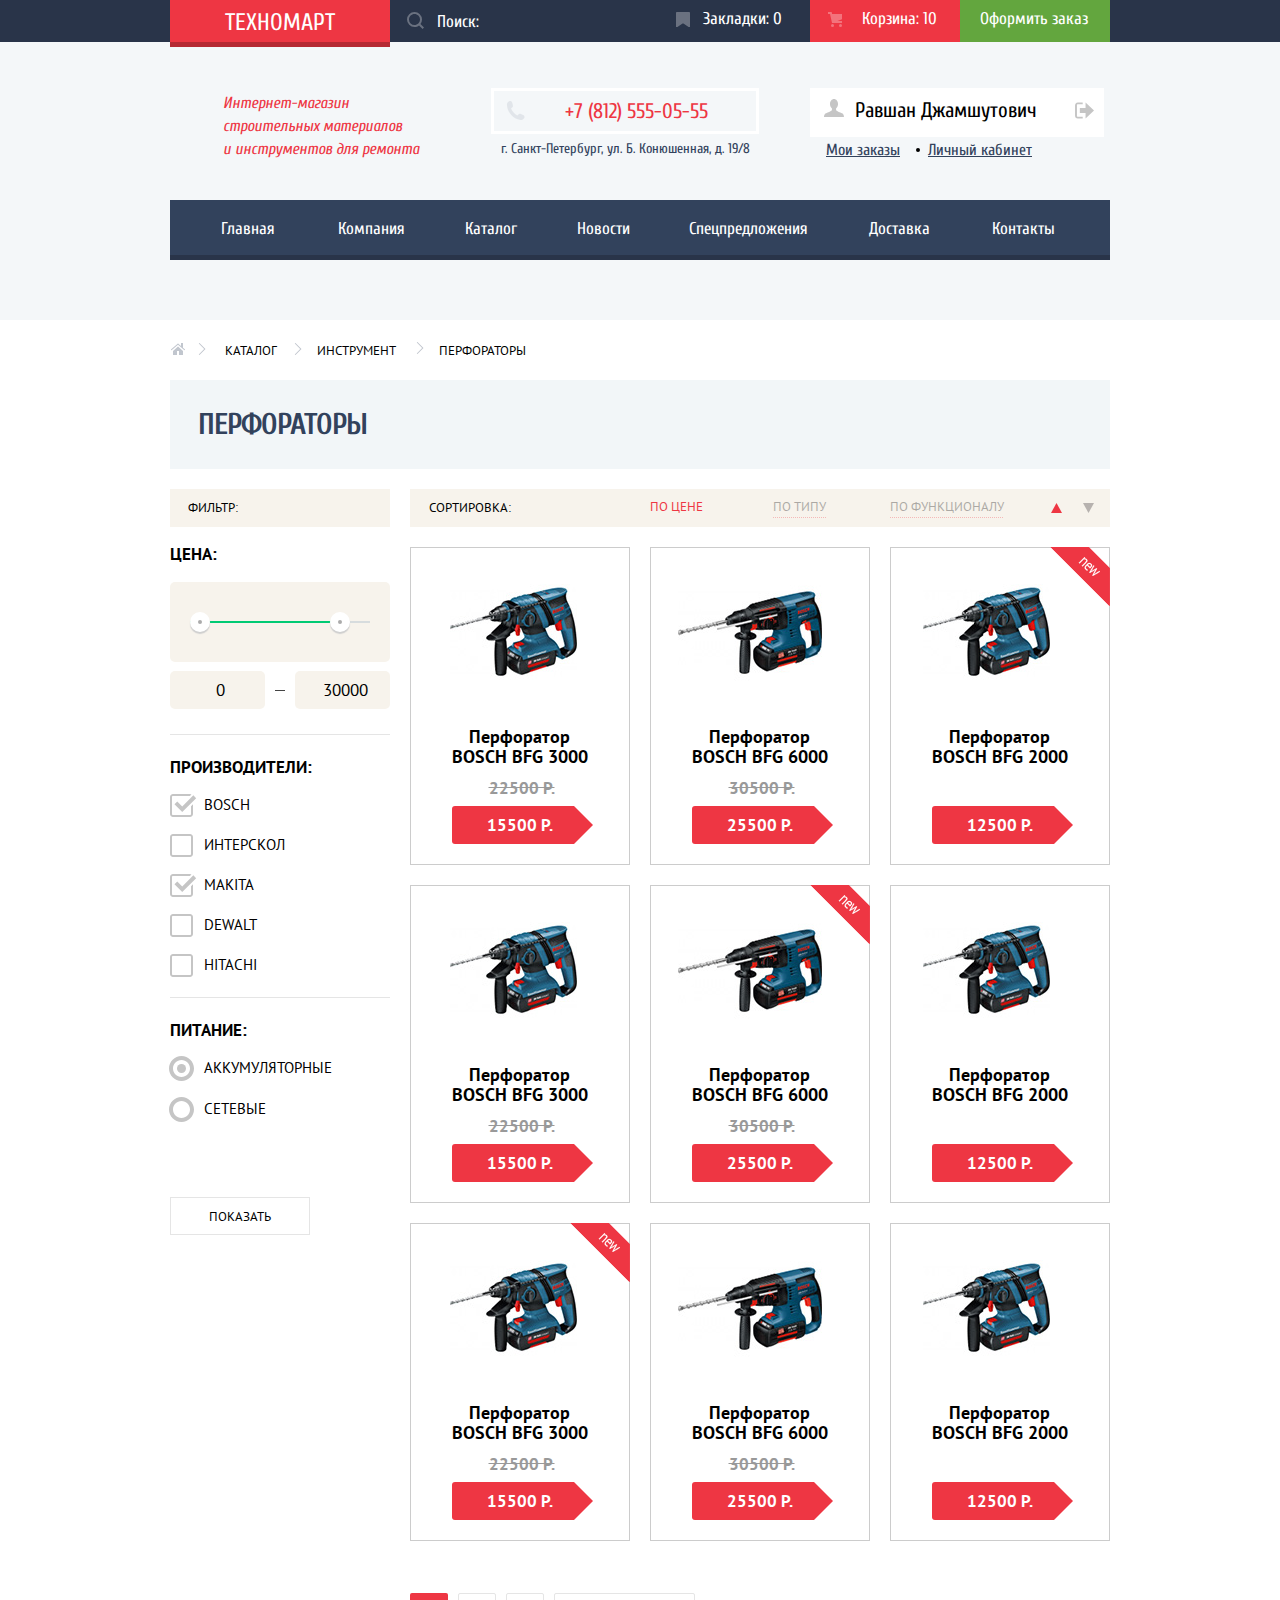
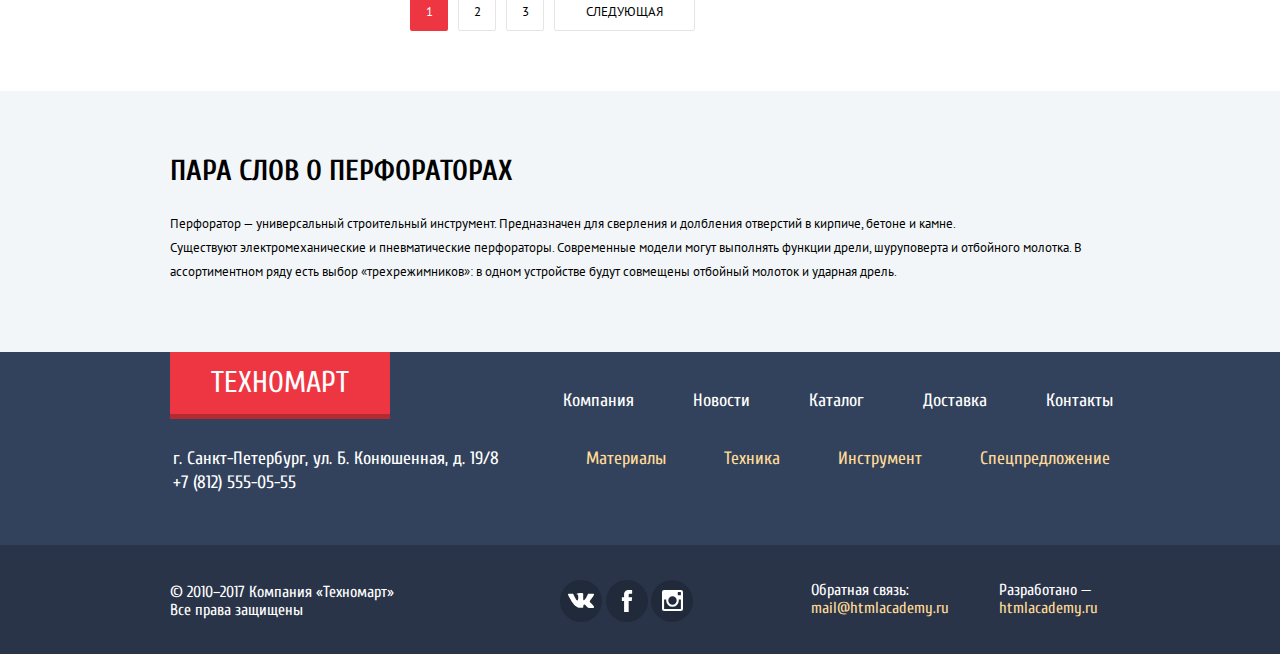
==== commit ec80002d: "Добавлены и подключены минимизированные файлы стилей и js" ====
--- a/catalog.html
+++ b/catalog.html
@@ -6,7 +6,7 @@
   <meta name="viewport" content="width=device-width">
   <link href="https://fonts.googleapis.com/css?family=Cuprum:400,400i,700&amp;subset=cyrillic" rel="stylesheet">
   <link href="https://fonts.googleapis.com/css?family=PT+Sans:400,700&amp;subset=cyrillic" rel="stylesheet">
-  <link href="./css/style.css" rel="stylesheet">
+  <link href="./css/style-min.css" rel="stylesheet">
 </head>
 <body class="inner-page">
 <header class="main-header">
@@ -406,6 +406,6 @@
   </div>
   <button class="modal-close" type="button">Закрыть</button>
 </section>
-<script src="js/script_catalog.js"></script>
+<script src="js/script_catalog_min.js"></script>
 </body>
 </html>
--- a/css/style-min.css
+++ b/css/style-min.css
@@ -0,0 +1 @@
+@-webkit-keyframes bounce{0%{-webkit-transform:translate(-50%,-2000px);transform:translate(-50%,-2000px)}70%{-webkit-transform:translate(-50%,30px);transform:translate(-50%,30px)}90%{-webkit-transform:translate(-50%,-10px);transform:translate(-50%,-10px)}to{-webkit-transform:translate(-50%,0);transform:translate(-50%,0)}}@keyframes bounce{0%{-webkit-transform:translate(-50%,-2000px);transform:translate(-50%,-2000px)}70%{-webkit-transform:translate(-50%,30px);transform:translate(-50%,30px)}90%{-webkit-transform:translate(-50%,-10px);transform:translate(-50%,-10px)}to{-webkit-transform:translate(-50%,0);transform:translate(-50%,0)}}@-webkit-keyframes shake{0%,to{-webkit-transform:translate(-50%,-50%);transform:translate(-50%,-50%)}10%,30%,50%,70%,90%{-webkit-transform:translate(-40%,-50%);transform:translate(-40%,-50%)}20%,40%,60%,80%{-webkit-transform:translate(-60%,-50%);transform:translate(-60%,-50%)}}@keyframes shake{0%,to{-webkit-transform:translate(-50%,-50%);transform:translate(-50%,-50%)}10%,30%,50%,70%,90%{-webkit-transform:translate(-40%,-50%);transform:translate(-40%,-50%)}20%,40%,60%,80%{-webkit-transform:translate(-60%,-50%);transform:translate(-60%,-50%)}}body{margin:0;padding:0;font-family:"Cuprum",Arial,sans-serif;font-size:13px;line-height:24px;font-weight:400;color:#fff;background-color:#fff}a{text-decoration:none}img{max-width:100%;height:auto}.visually-hidden:not(:focus):not(:active),input[type=checkbox].visually-hidden,input[type=radio].visually-hidden{position:absolute;width:1px;height:1px;margin:-1px;border:0;padding:0;white-space:nowrap;-webkit-clip-path:inset(100%);clip-path:inset(100%);clip:rect(0 0 0 0);overflow:hidden}.button{font:inherit;text-align:center;color:#fff;vertical-align:middle;text-transform:uppercase;background-color:#ee3643;border:0}.main-header{width:100%;background-color:#f4f7f9}.top-container{width:100%;background-color:#293449}.container{width:940px;margin:0 auto;padding:0 10px;font-size:17px;line-height:18px;font-weight:400;color:#fff}.top-container .container{display:-webkit-box;display:-ms-flexbox;display:flex}.logo{width:109px;padding:11px 56px 7px 55px;font-size:24px;line-height:24px;color:#fff;text-transform:uppercase;background-color:#ee3643;-webkit-box-shadow:0 5px 0 #b52933;box-shadow:0 5px 0 #b52933}.bookmarks,.cart,.order,.site-search{font-family:"Cuprum",Arial,sans-serif;font-size:17px;line-height:18px;font-weight:400}.search{position:relative;width:269px;color:#fff;}.site-search{display:inline-block;width:269px;height:42px;padding-left:47px;vertical-align:middle;background:#293449;border:0}.site-search::-moz-placeholder{font-family:"Cuprum",Arial,sans-serif;font-size:17px;color:#fff;opacity:1}.site-search::-webkit-input-placeholder{font-family:"Cuprum",Arial,sans-serif;font-size:17px;line-height:18px;color:#fff}.site-search:-ms-input-placeholder{font-family:"Cuprum",Arial,sans-serif;font-size:17px;line-height:18px;color:#fff}.site-search+label::before{left:17px;width:17px;height:17px;background:url(../img/icon-search.svg) no-repeat 0 0}.bookmarks,.cart{position:relative;color:#fff;background-color:#293449}.bookmarks{padding:12px 28px 11px 44px}.cart{padding:12px 30px 12px 50px}.inner-page .cart{padding:10px 23px 10px 52px;background-color:#ee3643}.inner-page .bookmarks{padding:10px 28px 10px 44px}.bookmarks::before,.cart::before,.site-search+label::before{content:"";position:absolute;top:12px;opacity:.3}.bookmarks::before{background:url(../img/icon-bookmark.svg) no-repeat 0 0;left:17px;width:15px;height:15px}.cart::before{left:18px;width:14px;height:16px;background:url(../img/icon-cart.svg) no-repeat 0 0}.order{padding:12px 22px 12px 20px;color:#fff;background-color:#63a63e}.inner-page .order{padding:10px 22px 10px 20px}.logo:hover{background-color:#ca2c37}.bookmarks:hover,.cart:hover,.site-search:hover{background-color:#212a3a}.site-search:hover+label::before{opacity:1}.bookmarks:hover::before,.cart:hover::before{background-color:#212a3a;opacity:1}.order:hover{background-color:#5fbb2d}.logo:active{background-color:#ba2732}.bookmarks:active,.cart:active{color:rgba(255,255,255,.6);background-color:#161d29}.bookmarks:active::before,.cart:active::before{opacity:.5}.order:active{color:rgba(255,255,255,.5);background-color:#518534}.site-search:focus{padding-left:49px;background-color:#fff;outline:0}.site-search:focus+label::before{background-image:url(../img/icon-search-focus.svg)}.middle-container{display:-webkit-box;display:-ms-flexbox;display:flex}.contact-info a,h1{color:#ee3643;background-color:#f4f7f9}h1{width:201px;margin:50px 67px 39px 53px;font-size:16px;line-height:23px;font-style:italic;font-weight:400;padding:0}.contact-info{margin:46px 69px 39px 0}.contact-info a,.user-navigation a{display:block;font-size:21px;line-height:21px}.contact-info a{position:relative;padding:10px 48px 9px 71px;border:3px solid #fff}.contact-info a::before{content:"";position:absolute;top:10px;left:12px;bottom:13px;width:19px;height:19px;background:url(../img/icon-phone.svg) no-repeat 0 0;opacity:.3}.contact-info address{margin-top:3px;font-size:14px;line-height:24px;color:#32425c;text-align:center;font-style:normal;background-color:#f4f7f9}.user-navigation{margin:0;list-style:none}.site-navigation{padding:0;list-style:none}.authorized-user-navigation,.user-navigation{display:-webkit-box;display:-ms-flexbox;display:flex}.user-navigation{-ms-flex-pack:distribute;justify-content:space-around;-ms-flex-wrap:wrap;flex-wrap:wrap;padding:46px 0 66px}.user-navigation a{color:#000;background-color:#fff}.user-navigation .login-link{margin-right:10px;padding:12px 25px 12px 16px}.login-link .log-in{margin-left:5px}.user-navigation .registration-link{max-width:100px;padding:13px 25px 11px}.inner-page .contact-info{margin-right:51px}.authorized-user-navigation{-webkit-box-orient:vertical;-webkit-box-direction:normal;-ms-flex-direction:column;flex-direction:column;padding:46px 0 30px}.authorized-user-navigation .profile{display:-webkit-box;display:-ms-flexbox;display:flex;max-width:299px;color:#000;background-color:#fff}.authorized-user{padding:11px 37px 10px 14px;font-family:"Cuprum",Arial,sans-serif;font-size:21px;line-height:21px;color:#000;background-color:#fff}.user-name{padding-left:6px}.log-out{width:20px;padding:14px 10px 14px 0;background-color:#fff}.authorized-user-menu{display:-webkit-box;display:-ms-flexbox;display:flex;-webkit-box-pack:justify;-ms-flex-pack:justify;justify-content:space-between;margin:4px 72px 0 16px;padding:0;list-style:none}.authorized-user-menu a{font-family:"Cuprum",Arial,sans-serif;font-size:16px;line-height:18px;color:#32425c;text-decoration:underline;background-color:#f4f7f9}.my-orders{position:relative}.my-orders::after{content:"";position:absolute;top:7px;left:90px;border:2px solid #000;border-radius:50%}.user-navigation .login-link:focus,.user-navigation .login-link:hover,.user-navigation .registration-link:focus,.user-navigation .registration-link:hover{color:#ee3643}.authorized-user:focus path,.authorized-user:hover path,.log-out:focus path,.log-out:hover path,.user-navigation .login-link:focus path,.user-navigation .login-link:hover path{fill:#32425c}.my-orders:focus,.my-orders:hover,.your-account:focus,.your-account:hover{color:#ee3643;-webkit-text-decoration-color:#ee3643;text-decoration-color:#ee3643}.user-navigation .login-link:active,.user-navigation .registration-link:active{color:rgba(0,0,0,.3)}.authorized-user:active path,.log-out:active path{fill:#c5c5c5}.my-orders:active,.your-account:active{color:#32425c;-webkit-text-decoration-color:#32425c;text-decoration-color:#32425c;opacity:.3}.user-name:active{color:#000;opacity:.3}.site-navigation{display:-webkit-box;display:-ms-flexbox;display:flex;-ms-flex-wrap:wrap;flex-wrap:wrap;max-width:940px;margin:0 0 60px;background-color:#32425c;-webkit-box-shadow:inset 0 -5px 0 #293449;box-shadow:inset 0 -5px 0 #293449}.site-navigation a{display:inline-block;padding-top:20px;padding-bottom:23px;font-size:17px;line-height:17px;color:#fff;vertical-align:middle}.site-navigation>li:first-child a{padding-left:51px;padding-right:32px}.site-navigation>li:nth-child(2) a{padding-left:31px;padding-right:31px}.site-navigation>li:nth-child(3) a,.site-navigation>li:nth-child(4) a{padding-left:29px;padding-right:31px}.site-navigation>li:nth-child(5) a{padding-left:28px;padding-right:31px}.site-navigation>li:nth-child(6) a{padding-left:30px;padding-right:31px}.site-navigation>li:last-child a{padding-left:31px;padding-right:54px}.site-navigation li:focus,.site-navigation li:hover{background-color:#293449}.site-navigation a:active{color:rgba(255,255,255,.5);background-color:#1d2739}.breadcrumbs,.breadcrumbs a,.breadcrumbs-current{font-family:"PT Sans",Arial,sans-serif;font-size:13px;color:#000;background-color:#fff}.breadcrumbs{display:-webkit-box;display:-ms-flexbox;display:flex;-webkit-box-pack:start;-ms-flex-pack:start;justify-content:flex-start;-ms-flex-wrap:wrap;flex-wrap:wrap;margin:0 0 20px;padding:0;list-style:none;line-height:17px}.breadcrumbs a,.breadcrumbs-current{position:relative;padding-right:40px;line-height:1.384}.breadcrumbs a::after{content:"";position:absolute;top:1px;left:69px;width:8px;height:12px;background:url(../img/icon-right-small.svg) no-repeat 0 0}.breadcrumbs .main-page::after{top:1px;left:28px}.breadcrumbs .breadcrumbs-tool::after{top:0;left:99px}.breadcrumbs li:last-child{margin-right:0;padding-left:3px}.container .page-title{display:block;padding:30px 742px 29px 28px;margin:0 0 20px;font-size:30px;line-height:30px;letter-spacing:-1px;color:#32425c;background-color:#f2f6f8}.catalog-columns{display:-webkit-box;display:-ms-flexbox;display:flex;-webkit-box-pack:justify;-ms-flex-pack:justify;justify-content:space-between}.filters{width:220px}.catalog{width:700px}.filters-title,.sorting-title{font-family:"PT Sans",Arial,sans-serif;font-size:13px;font-weight:400;line-height:18px;color:#000;text-transform:uppercase;background-color:#f7f3ec}.filters-title{margin:0 0 12px;padding:10px 149px 10px 18px}.filter fieldset:first-child{height:169px;border:0;padding:0 0 26px;margin:0 0 17px;border-bottom:1px solid #e5e5e5}.range-controls{position:relative;height:41px;margin-bottom:9px;padding-top:39px;padding-right:20px;padding-left:20px;background-color:#f7f3ec;border-radius:5px}.range-controls .scale{height:2px;background:#d7dcde}.range-controls .bar{width:80%;height:2px;background:#00ca74}.range-controls .toggle{position:absolute;top:30px;left:0;width:4px;height:4px;padding:0;border:8px solid #fff;background-color:#ababab;-webkit-box-shadow:0 2px 1px 0 #cfcfcf;box-shadow:0 2px 1px 0 #cfcfcf;border-radius:50%;cursor:pointer}.range-controls .toggle-min{left:20px}.range-controls .toggle-max{left:160px}.price-controls{position:relative;font-size:0}.price-controls input,.price-controls label{font-family:"PT Sans",Arial,sans-serif;text-align:center}.price-controls label{display:inline-block;vertical-align:middle;font-size:9px;color:#444}.price-controls input{width:75px;margin:0;padding:10px 7px 10px 13px;font-size:17px;line-height:18px;color:#000;border:0;border-radius:5px;background:#f7f3ec}.price-controls .min-price{margin-right:30px}.price-controls .min-price::after{content:"";position:absolute;top:19px;left:105px;width:10px;height:1px;background-color:#444}.filter fieldset:nth-child(2){border:0;padding:0 0 2px;margin:0 0 17px;border-bottom:1px solid #e5e5e5}.filter fieldset:nth-child(3){padding:0;border:0;margin:0 0 57px}.battery-type,.filter legend,.manufactures{padding:0;font-family:"PT Sans",Arial,sans-serif;color:#000;background-color:#fff}.filter legend{margin-bottom:13px;font-weight:700;text-transform:uppercase;font-size:17px;line-height:30px}.battery-type,.manufactures{margin:0;font-size:15px;line-height:20px;list-style:none}.filter-option{margin-bottom:20px;padding-left:34px}.battery-type .filter-option{margin:0;padding:0 0 21px 34px}.filter-option label{position:relative;display:block;cursor:pointer;-webkit-user-select:none;-moz-user-select:none;-ms-user-select:none;user-select:none}.filter-input-checkbox+label::before{content:"";position:absolute;top:-1px;left:-34px;width:23px;height:23px;background:url(../img/checkbox-off.svg) no-repeat 0 0}.filter-input-checkbox:checked+label::before{content:"";position:absolute;top:-1px;left:-34px;width:27px;height:23px;background:url(../img/checkbox-on.svg) no-repeat 0 0}.filter-input-radio+label::before{content:"";position:absolute;top:-2px;left:-35px;width:25px;height:25px;background:url(../img/radio-off.svg) no-repeat 0 0}.filter-input-radio:checked+label::before{content:"";position:absolute;top:-2px;left:-35px;width:25px;height:25px;background:url(../img/radio-on.svg) no-repeat 0 0}.filter-input-checkbox:not(:disabled)+label:focus::before,.filter-input-checkbox:not(:disabled)+label:hover::before{background-image:url(../img/checkbox-off-hover.svg)}.filter-input-checkbox:checked+label:focus::before,.filter-input-checkbox:checked+label:hover::before{background-image:url(../img/checkbox-on-hover.svg)}.filter-input-radio+label:focus::before,.filter-input-radio+label:hover::before{background-image:url(../img/radio-off-hover.svg)}.filter-input-radio:checked+label:focus::before,.filter-input-radio:checked+label:hover::before{background-image:url(../img/radio-on-hover.svg)}.filter-input-checkbox:disabled+label::before{color:rgba(0,0,0,.4);background-image:url(../img/checkbox-off-hover.svg);opacity:.3}.filter-input-checkbox:checked:disabled+label:hover::before{color:rgba(0,0,0,.4);background-image:url(../img/checkbox-on-hover.svg);opacity:.3}.filter-input-radio:checked:disabled+label:hover::before{color:rgba(0,0,0,.4);background-image:url(../img/radio-on-hover.svg);opacity:.3}.filter-input-radio:disabled+label:hover::before{color:rgba(0,0,0,.4);background-image:url(../img/radio-off-hover.svg);opacity:.3}.filter-button{display:inline-block;margin-right:90px;padding:10px 38px 8px;font-family:"PT Sans",Arial,sans-serif;font-size:13px;line-height:18px;text-align:center;color:#000;vertical-align:middle;text-transform:uppercase;background-color:#fff;border:1px solid #e5e5e5}.filter-input:disabled+label{color:#000;opacity:.4}.sorting{display:-webkit-box;display:-ms-flexbox;display:flex;-webkit-box-pack:start;-ms-flex-pack:start;justify-content:flex-start;width:700px;background-color:#f7f3ec}.sorting-title{max-width:82px;margin:10px 139px 10px 19px;padding:0}.order-switch,.sorting-list{display:-webkit-box;display:-ms-flexbox;display:flex;-webkit-box-pack:start;-ms-flex-pack:start;justify-content:flex-start;-webkit-box-align:center;-ms-flex-align:center;align-items:center;padding:0;list-style:none}.sorting-list{font-family:"PT Sans",Arial,sans-serif;font-size:13px;font-weight:400;line-height:18px;max-width:400px;margin:0 1px 0 0}.sorting .sort{display:block;color:#000}.sorting-list .sort{padding-bottom:1px;border-bottom:1px dotted #ee3643;opacity:.3}.sorting-list .current-sort{max-width:52px;margin-right:71px;color:#ee3643;border-bottom:none;opacity:1}.sorting-list .type-sort{max-width:53px;margin-right:64px}.sorting-list .function-sort{max-width:113px;margin-right:47px}.sorting-list .sort:hover{color:#000;border-bottom:1px solid #ee3643;opacity:1}.sorting-list .sort:active{color:#ee3643;border-bottom:none;opacity:1}.order-switch{max-width:60px;margin:0}.ascending-order path,.descending-order path{opacity:.3}.current-order path{opacity:1;fill:#ee3643}.order-switch li:first-child{margin-right:21px}.order-switch li:last-child{margin-right:17px}.order-switch a:hover path{fill:#231f20;opacity:1}.order-switch a:active path{fill:#ee3643;opacity:1}.catalog-list,.popular-catalog-list{display:-webkit-box;display:-ms-flexbox;display:flex;-ms-flex-wrap:wrap;flex-wrap:wrap;-webkit-box-pack:justify;-ms-flex-pack:justify;justify-content:space-between;margin:0 0 52px;padding:0;list-style:none}.catalog-item{position:relative;width:218px;margin-top:20px;padding:0;text-align:center;background-color:#fff;border:1px solid #ccc}.catalog-item .flag{position:absolute;top:-1px;right:-1px;width:60px;height:60px;text-indent:-1000px;overflow:hidden;z-index:20}.catalog-item .flag-new{background:url("../img/new flag.png") no-repeat 0 0}.catalog-list li:nth-child(3n+1)>img{width:127px;height:112px;padding:28px 53px 34px 39px}.catalog-list>li:nth-child(3n+2)>img{width:144px;height:128px;margin:21px 47px 0 26px}.catalog-list>li:nth-child(3n+2) .title-link{margin-top:25px}.catalog-list>li:nth-child(3n+3)>img{width:127px;height:112px;padding:28px 53px 34px 25px}.catalog-item:hover{-webkit-box-shadow:0 0 10px rgba(0,0,0,.3);box-shadow:0 0 10px rgba(0,0,0,.3)}.catalog-item h3{margin:0;padding:0}.title-link{display:inline-block;padding:1px 30px 12px 29px;font-size:18px;line-height:20px;color:#000;font-family:"PT Sans",Arial,sans-serif;font-weight:700;text-align:center;vertical-align:middle}.catalog-item-price,.no-sale-item-price{display:-webkit-box;display:-ms-flexbox;display:flex;-webkit-box-orient:vertical;-webkit-box-direction:normal;-ms-flex-direction:column;flex-direction:column;margin:0;padding:0;font-family:"PT Sans",Arial,sans-serif;font-size:17px;line-height:18px}.no-sale-item-price{margin:27px 0 0}.inner-page .no-sale-item-price{margin-top:27px}.catalog-item-price .current-price,.catalog-item-price .old-price,.no-sale-item-price .current-price{font-family:"PT Sans",Arial,sans-serif;font-size:17px;line-height:18px;font-weight:700;text-align:center}.catalog-item-price .old-price{text-decoration:line-through;padding:0 74px 9px 77px;color:#999}.catalog-item-price .current-price,.no-sale-item-price .current-price{position:relative;width:80px;margin:0 auto 20px;padding:10px 28px;color:#fff;background:#ee3643;border-radius:3px}.catalog-item .current-price:after,.no-sale-item-price .current-price:after{content:"";position:absolute;top:0;right:-24px;width:0;height:0;border:19px solid #fff;border-left-color:#ee3643}.catalog-item .actions{position:absolute;top:0;left:0;width:218px;height:88px;padding:40px 0;font-size:14px;line-height:18px;text-transform:uppercase;background-color:rgba(255,255,255,.9);z-index:10;display:none}.catalog-item .actions .buy,.catalog-item .actions .to-bookmarks{display:block;width:129px;margin:0 auto 7px;padding:7px 0;font-family:"Cuprum",Arial,sans-serif;font-size:14px;font-weight:400;line-height:18px;color:#fff;text-decoration:none;text-transform:uppercase;border:3px solid #63a63e;border-bottom-color:#367315;background-color:#63a63e;border-radius:3px}.catalog-item .actions .to-bookmarks{color:#32425c;background:#fff;border-bottom-color:#63a63e}.catalog-item:hover .actions{display:block}.actions a:first-child:focus,.actions a:first-child:hover{background-color:#5fbb2d}.actions a:last-child:focus,.actions a:last-child:hover{border:3px solid #32425c}.actions a:first-child:active{background-color:#518534}.actions a:last-child:active{border:3px solid #c1c6ce}.pagination-list{display:-webkit-box;display:-ms-flexbox;display:flex;margin:0 0 60px;padding:0;list-style:none}.pagination-item a{display:block;margin-right:10px;padding:9px 14px 9px 15px;font-family:"PT Sans",Arial,sans-serif;font-size:13px;text-transform:uppercase;line-height:18px;color:#000;background-color:#fff;border:1px solid #e5e5e5;border-radius:2px}.pagination-item:nth-child(1) a{padding:10px 15px 10px 16px}.pagination-item:last-child a{margin-right:0;padding:9px 31px}.pagination-item a:focus,.pagination-item a:hover{border:1px solid #bdc6ca}.pagination-item a:active{border:1px solid #ee3643}.pagination-item-current a{color:#fff;background-color:#ee3643;border:0}.pagination-item-current a:active,.pagination-item-current a:focus,.pagination-item-current a:hover{color:#fff;background-color:#ee3643;border:0}.about-perforator{max-width:100%;padding-top:39px;padding-bottom:68px;background-color:#f2f6f8}.about-perforator h2{margin:0;padding:26px 0 0;font-family:"Cuprum",Arial,sans-serif;font-size:29px;line-height:30px;color:#000;background-color:#f2f6f8}.perforator-text{padding-top:26px}.text-part1,.text-part2{margin:0;padding:0;font-family:"PT Sans",Arial,sans-serif;font-size:13px;line-height:24px;color:#000;background-color:#f2f6f8}.additional-info{display:-webkit-box;display:-ms-flexbox;display:flex;-webkit-box-pack:justify;-ms-flex-pack:justify;justify-content:space-between;margin-bottom:86px}.about-us{width:519px}.contacts{width:300px}.services-title{font-weight:400;text-transform:uppercase}.about-us p,.about-us ul,.about-us-title,.contacts p,.contacts-title{font-family:"Cuprum",Arial,sans-serif;color:#000;background-color:#fff}.about-us-title,.contacts-title{margin:0 0 25px;font-weight:400;text-transform:uppercase;font-size:30px;line-height:30px}.about-us p,.about-us ul,.contacts p{font-size:15px;line-height:24px}.about-us .company-text{margin-bottom:26px}.about-us .transportation{margin:0;padding:0}.about-us ul{display:block;padding:0;margin:20px 0 36px;font-size:18px;line-height:20px;font-weight:400;list-style:none}.about-us li{position:relative;padding-left:36px;margin-bottom:20px}.about-us li::before{content:"";position:absolute;top:9px;left:0;width:25px;height:2px;background-color:#ee3643}.about-us .button{display:inline-block;padding:11px 40px 9px 41px;font-size:14px;vertical-align:middle;border-radius:2px}.product-receipt{margin:0 114px 31px 0;padding:0}.contacts .map{display:block;margin-bottom:41px;line-height:0}.contacts .letter-link{display:block;padding:10px 59px 10px 64px;font-size:14px;border-radius:2px}.main-footer,.main-footer .container{display:-webkit-box;display:-ms-flexbox;display:flex}.main-footer{-webkit-box-orient:vertical;-webkit-box-direction:normal;-ms-flex-direction:column;flex-direction:column;background-image:-webkit-gradient(linear,left top,left bottom,color-stop(64%,#32425c),color-stop(36%,#293449));background-image:linear-gradient(#32425c 64%,#293449 36%)}.main-footer .container{-webkit-box-pack:justify;-ms-flex-pack:justify;justify-content:space-between}.main-footer .container:first-child{margin-bottom:31px}.footer-logo{width:220px;margin-right:173px;padding:16px 41px;font-family:"Cuprum",Arial,sans-serif;font-size:30px;line-height:30px;text-transform:uppercase;color:#fff;background-color:#ee3643;-webkit-box-shadow:0 5px 0 #b52933;box-shadow:0 5px 0 #b52933}.catalog-navigation,.footer-site-navigation{display:-webkit-box;display:-ms-flexbox;display:flex;-webkit-box-pack:justify;-ms-flex-pack:justify;justify-content:space-between;padding:0;list-style:none}.catalog-navigation{margin:0}.footer-site-navigation{width:550px;margin:37px 3px 0 0}.footer-site-navigation a,.main-footer address{color:#fff}.catalog-navigation a,.footer-site-navigation a,.main-footer address{font-size:18px;line-height:24px;font-style:normal}.main-footer .container:nth-child(2){margin-bottom:53px}.company-contacts{width:337px;margin-right:86px;padding-top:2px;padding-left:3px}.catalog-navigation{width:540px;padding-top:2px}.catalog-navigation a,.feedback a,.site-copyright a{color:#ffda96}.company-copyright,.feedback,.site-copyright{font-size:16px;line-height:18px;color:#fff}.main-footer .container:nth-child(3){-webkit-box-pack:start;-ms-flex-pack:start;justify-content:flex-start;-webkit-box-align:center;-ms-flex-align:center;align-items:center}.company-copyright{width:227px;margin-top:35px;margin-bottom:35px;margin-right:80px}.footer-social,.social-button{display:-webkit-box;display:-ms-flexbox;display:flex}.footer-social{-ms-flex-wrap:wrap;flex-wrap:wrap;margin:0 118px 0 83px;padding:0;text-align:center;list-style:none;-webkit-box-pack:justify;-ms-flex-pack:justify;justify-content:space-between;width:133px}.social-button{-webkit-box-align:center;-ms-flex-align:center;align-items:center;-webkit-box-pack:center;-ms-flex-pack:center;justify-content:center;width:42px;height:42px;border-radius:50%;background-color:#212a3a}.social-button:focus,.social-button:hover{background-color:#ee3643}.feedback,.site-copyright{width:135px;margin-bottom:19px}.site-copyright{width:96px;margin-right:15px;margin-left:53px}.catalog-navigation a:hover,.feedback a:hover,.footer-site-navigation a:hover,.site-copyright a:hover{text-decoration:underline}.footer-site-navigation a:active{color:rgba(241,245,247,.5)}.catalog-navigation a:active{color:rgba(205,209,128,.5)}.feedback a:active,.site-copyright a:active{color:#ee3643}.main-header{margin-bottom:59px;display:-webkit-box;display:-ms-flexbox;display:flex;-webkit-box-orient:vertical;-webkit-box-direction:normal;-ms-flex-direction:column;flex-direction:column;-ms-flex-line-pack:start;align-content:flex-start}.inner-page .main-header{margin-bottom:22px}.top-container{max-width:100%;height:42px}.promotional-unit{position:relative;display:-webkit-box;display:-ms-flexbox;display:flex;-ms-flex-wrap:wrap;flex-wrap:wrap;max-width:940px;margin-bottom:51px}.promotional-unit .block{width:300px;height:123px;margin-right:20px}.promotional-unit .equipment{margin-right:0}.delivery,.sale{position:absolute;left:640px}.sale{top:143px}.delivery{top:286px}.promotional-unit .block-title{margin:22px 0 0 23px;padding:0;font-family:"Cuprum",Arial,sans-serif;font-size:24px;line-height:30px;color:#fff}.promotional-unit .promo-button{display:inline-block;width:135px;margin-left:25px;margin-top:11px;padding-top:10px;padding-bottom:10px;font-family:"Cuprum",Arial,sans-serif;font-size:14px;line-height:18px;color:#fff;text-align:center;vertical-align:middle;background-color:rgba(0,0,0,.1);border-radius:2px}.promo-button:focus,.promo-button:hover{background-color:rgba(0,0,0,.2)}.promo-button:active{background-color:rgba(0,0,0,.3)}.materials .flag{position:absolute;top:0;right:640px;width:60px;height:60px;text-indent:-1000px;overflow:hidden;z-index:20}.materials .flag-new{background:url("../img/new flag.png") no-repeat 0 0}.materials{background-color:#ffbf47}.materials::after{content:"";position:absolute;top:31px;right:683px;width:44px;height:65px;background:url(../img/icon-1.svg) no-repeat 0 0}.tool{background-color:#3bbce3}.tool::after{content:"";position:absolute;top:33px;right:348px;width:75px;height:61px;background:url(../img/icon-2.svg) no-repeat 0 0}.equipment{background-color:#dc91d8}.equipment::after{content:"";position:absolute;top:31px;right:31px;width:78px;height:62px;background:url(../img/icon-3.svg) no-repeat 0 0}.sale{background-color:#8ed78f}.sale::after{content:"";position:absolute;top:26px;right:45px;width:59px;height:72px;background:url(../img/icon-4.svg) no-repeat 0 0}.delivery{background-color:#ffc047}.delivery::after{content:"";position:absolute;top:32px;right:31px;width:78px;height:63px;background:url(../img/icon-5.svg) no-repeat 0 0}.promotional-unit .slider-wrapper{position:relative;margin-top:20px;margin-right:320px;min-width:620px;min-height:266px;background-color:#eee}.slider-list{margin:0;padding:0;list-style:none}.slider-item{display:none}.slider-item:nth-child(1){background:url(../img/slider-drill.jpg) no-repeat}.slider-item:nth-child(2){background:url(../img/slider-perforator.jpg) no-repeat}.slide-title{max-width:210px;margin:0;padding:23px 0 2px 24px;font-size:36px;line-height:36px;font-weight:700;text-transform:uppercase}.slide-text,.slide-title,.slider-item-button{font-family:"Cuprum",Arial,sans-serif;color:#fff}.slide-text{max-width:228px;margin:0 0 121px;padding:0 0 0 24px;font-size:18px;line-height:24px}.slider-item-button{display:inline-block;margin-left:25px;margin-bottom:24px;padding:10px 46px 10px 50px;font-size:14px;line-height:18px;text-align:center;vertical-align:top;text-decoration:none;border-radius:2px;border:0}.slider-controls{position:absolute;top:220px;left:295px;font-size:0}.slider-controls label{position:relative;display:inline-block;width:6px;height:6px;margin-right:10px;vertical-align:top;background-color:#fff;border:2px solid #fff;border-radius:50%;cursor:pointer}.slider-controls label[for=product-1]::before{content:"";position:absolute;bottom:74px;right:256px;width:22px;height:40px;background-image:url(../img/icon-left.svg)}.slider-controls label[for=product-2]::after{content:"";position:absolute;bottom:74px;left:261px;width:22px;height:40px;background-image:url(../img/icon-right.svg)}#product-1:checked~.slider-list .slider-item:nth-child(1),#product-2:checked~.slider-list .slider-item:nth-child(2),#service-1:checked~.services-slider .service-item:nth-child(1),#service-2:checked~.services-slider .service-item:nth-child(2),#service-3:checked~.services-slider .service-item:nth-child(3){display:block}#product-1:checked~.slider-controls label[for=product-1],#product-2:checked~.slider-controls label[for=product-2]{background-color:#ee3643}.popular-products{max-width:940px;margin-bottom:-31px}.popular-products-title{margin:0;padding-top:30px;padding-bottom:29px;padding-left:28px}.brands-title,.popular-products-title{position:relative;font-family:"Cuprum",Arial,sans-serif;font-size:30px;line-height:30px;color:#32425c;font-weight:400;text-transform:uppercase;background-color:#f9f5f0}.brands-link,.popular-products-link{position:absolute;display:block;font-family:"Cuprum",Arial,sans-serif;font-size:14px;line-height:18px;color:#fff;border-radius:2px}.popular-products-link{top:25px;left:663px;padding:10px 55px}.red-button:focus,.red-button:hover{background-color:#ca2c37}.red-button:active{background-color:#ba2732}.popular-catalog-list .image-1{width:184px;height:164px;padding:6px 19px 4px 17px}.popular-catalog-list .image-2{width:127px;height:112px;padding:28px 53px 34px 40px}.popular-catalog-list .image-3{width:144px;height:128px;padding:21px 49px 25px 26px}.popular-catalog-list .image-4{width:127px;height:112px;padding:28px 62px 34px 31px}.brands{max-width:940px;margin-bottom:86px}.brands-title{margin:0;padding-top:30px;padding-bottom:29px;padding-left:24px}.brands-link{top:25px;left:663px;padding:10px 70px}.brands-list,.brands-list-item{display:-webkit-box;display:-ms-flexbox;display:flex}.brands-list{-ms-flex-wrap:wrap;flex-wrap:wrap;margin:0;padding:0;list-style:none;-webkit-box-pack:justify;-ms-flex-pack:justify;justify-content:space-between}.brands-list-item{-webkit-box-orient:vertical;-webkit-box-direction:normal;-ms-flex-direction:column;flex-direction:column;-webkit-box-pack:center;-ms-flex-pack:center;justify-content:center;-webkit-box-align:center;-ms-flex-align:center;align-items:center;min-width:218px;min-height:143px;margin-top:20px;border:1px solid #eaeaea}.brands-list-item img{line-height:0;width:auto;height:auto}.brands-list-item:nth-child(4)>.manufactureer-link>img{margin-top:-12px}.brands-list-item:nth-child(5)>.manufactureer-link>img{margin-top:6px;margin-left:5px}.services{max-width:100%;margin-bottom:78px;background-color:#f4f8f9}.services-container{position:relative;width:940px;min-height:522px;margin:0 auto;padding:0 10px}.services-slider{margin:0;padding:0;list-style:none}.service-item{margin-left:320px;display:none}.services-text,.services-title{margin:0;padding:64px 0 26px;font-family:"Cuprum",Arial,sans-serif;font-size:30px;line-height:30px;color:#000;background-color:#f5f8fa}.services-text{padding:0;font-family:"PT Sans",Arial,sans-serif;font-size:13px;line-height:24px}.advert-text{margin-bottom:67px;padding-left:1px;width:400px}.services-slider-text{margin:0 300px 0 0;padding:0 0 25px;font-family:"Cuprum",Arial,sans-serif;font-size:36px;line-height:36px;font-weight:400;color:#32425c}.service-item:nth-child(1){padding-bottom:130px;background:url(../img/lorry.png) no-repeat;background-position:151px 25px}.service-item:nth-child(1) .delivery-text{margin-right:345px}.service-item:nth-child(2){padding-bottom:130px;background:url(../img/medal.png) no-repeat;background-position:232px 25px}.service-item:nth-child(2) .warranty-text{margin-right:240px}.service-item:nth-child(3){background:url(../img/money.png) no-repeat;background-position:155px 25px}.service-item:nth-child(3) .credit-text{margin-right:340px;margin-bottom:31px}.service-item:nth-child(3) .credit-button{display:inline-block;padding:10px 45px;border-radius:2px;margin-bottom:103px;vertical-align:middle}.services-slider-controls{position:absolute;display:-webkit-box;display:-ms-flexbox;display:flex;-webkit-box-orient:vertical;-webkit-box-direction:normal;-ms-flex-direction:column;flex-direction:column}.services-slider-controls label{padding:15px 140px 15px 22px;font-size:21px;line-height:30px;color:#fff;font-family:"Cuprum",Arial,sans-serif;font-weight:700;background-color:#32425c;cursor:pointer;-webkit-box-shadow:0 1px 0 #33445a;box-shadow:0 1px 0 #33445a;border-bottom:1px solid #4d637b}.services-slider-controls label:last-child{border-bottom:none}.services-container::before{content:"";position:absolute;top:190px;left:242px;width:8px;height:279px;background:radial-gradient(ellipse at right,#000,#000,transparent,transparent);opacity:.25;z-index:40}#service-1:checked~.services-slider-controls label[for=service-1],#service-2:checked~.services-slider-controls label[for=service-2],#service-3:checked~.services-slider-controls label[for=service-3]{padding-bottom:18px;color:#32425c;background-color:#fff;border-bottom:none;-webkit-box-shadow:none;box-shadow:none}.modal{position:fixed;display:none;-webkit-box-shadow:0 20px 40px rgba(0,0,0,.7);box-shadow:0 20px 40px rgba(0,0,0,.7)}.modal-show{display:block;-webkit-animation:bounce .6s;animation:bounce .6s}.modal-error{-webkit-animation:shake .6s;animation:shake .6s}.write-us{top:50%;left:50%;-webkit-transform:translate(-50%,-50%);transform:translate(-50%,-50%);width:460px;padding:51px 80px 38px;-webkit-box-shadow:0 20px 40px rgba(0,0,0,.7);box-shadow:0 20px 40px rgba(0,0,0,.7);background-image:-webkit-gradient(linear,left top,left bottom,color-stop(1.6%,#ff5357),color-stop(1.6%,#fff),color-stop(72.3%,#fff),color-stop(26.1%,#f4f4f4));background-image:linear-gradient(#ff5357 1.6%,#fff 1.6%,#fff 72.3%,#f4f4f4 26.1%)}.modal-close{position:absolute;top:5px;right:0;width:22px;height:22px;font-size:0;background-color:transparent;border:0;cursor:pointer}.modal-close::after,.modal-close::before{content:"";position:absolute;top:10px;left:2px;width:19px;height:3px;background-color:#ee3643}.modal-close::before{-webkit-transform:rotate(45deg);transform:rotate(45deg)}.modal-close::after{-webkit-transform:rotate(-45deg);transform:rotate(-45deg)}.message-form,.message-form p{display:-webkit-box;display:-ms-flexbox;display:flex;-ms-flex-wrap:wrap;flex-wrap:wrap}.message-form p{margin:0;-webkit-box-orient:vertical;-webkit-box-direction:normal;-ms-flex-direction:column;flex-direction:column}.message-form .name{margin-right:20px}.message-form label{margin-bottom:12px;font-family:"Cuprum",Arial,sans-serif;font-size:18px;line-height:18px;color:#000}.e-mail-field,.name-field{width:220px}.e-mail-field,.message-text-field,.name-field{-webkit-box-sizing:border-box;box-sizing:border-box;padding:8px 0 8px 14px;font-family:"PT Sans",Arial,sans-serif;font-size:13px;line-height:18px;color:#000;border:2px solid #dee3e4;border-radius:2px}.e-mail-field:hover,.message-text-field:hover,.name-field:hover{border:2px solid #b5b5b5;border-radius:2px}.e-mail-field:focus,.message-text-field:focus,.name-field:focus{outline:0;border:2px solid #ee3643;border-radius:2px}.message-form .text{margin-top:19px;margin-bottom:76px}.message-text-field{width:460px;resize:none}input[type=email]::-webkit-input-placeholder,input[type=text]::-webkit-input-placeholder{color:#a9a9a9}input[type=email]:-ms-input-placeholder,input[type=email]::-ms-input-placeholder,input[type=text]:-ms-input-placeholder,input[type=text]::-ms-input-placeholder{color:#a9a9a9}input[type=email]::placeholder,input[type=text]::placeholder{color:#a9a9a9}.message-form .button{font-family:"Cuprum",Arial,sans-serif;font-size:14px;line-height:18px;padding:10px 198px;border-radius:2px}.modal-cart,.modal-map{top:50%;left:50%;-webkit-transform:translate(-50%,-50%);transform:translate(-50%,-50%)}.modal-map{height:446px;-webkit-box-shadow:0 0 16px rgba(47,42,43,.5);box-shadow:0 0 16px rgba(47,42,43,.5);width:940px}.modal-cart{z-index:30;width:460px;padding:73px 80px 37px;background-image:-webkit-gradient(linear,left top,left bottom,color-stop(2.5%,#ff5357),color-stop(2.5%,#fff),color-stop(57.8%,#fff),color-stop(39.7%,#f4f4f4));background-image:linear-gradient(#ff5357 2.5%,#fff 2.5%,#fff 57.8%,#f4f4f4 39.7%)}.buttons-container a,.modal-cart p{font-family:"Cuprum",Arial,sans-serif;color:#000}.modal-cart p{padding:0;margin:0 45px 0 99px;font-size:30px;line-height:30px}.modal-cart p::before{content:"";position:absolute;top:55px;left:81px;width:66px;height:66px;background:url(../img/icon-mark.svg) no-repeat 0 0}.buttons-container{display:-webkit-box;display:-ms-flexbox;display:flex;-webkit-box-pack:justify;-ms-flex-pack:justify;justify-content:space-between;width:460px;margin-top:105px}.buttons-container a{font-size:14px;line-height:18px;padding-top:10px;padding-bottom:10px;width:220px;border-radius:2px;background-color:#fff}.buttons-container .button:focus,.buttons-container .button:hover{color:#fff;background-color:#ee3643}
